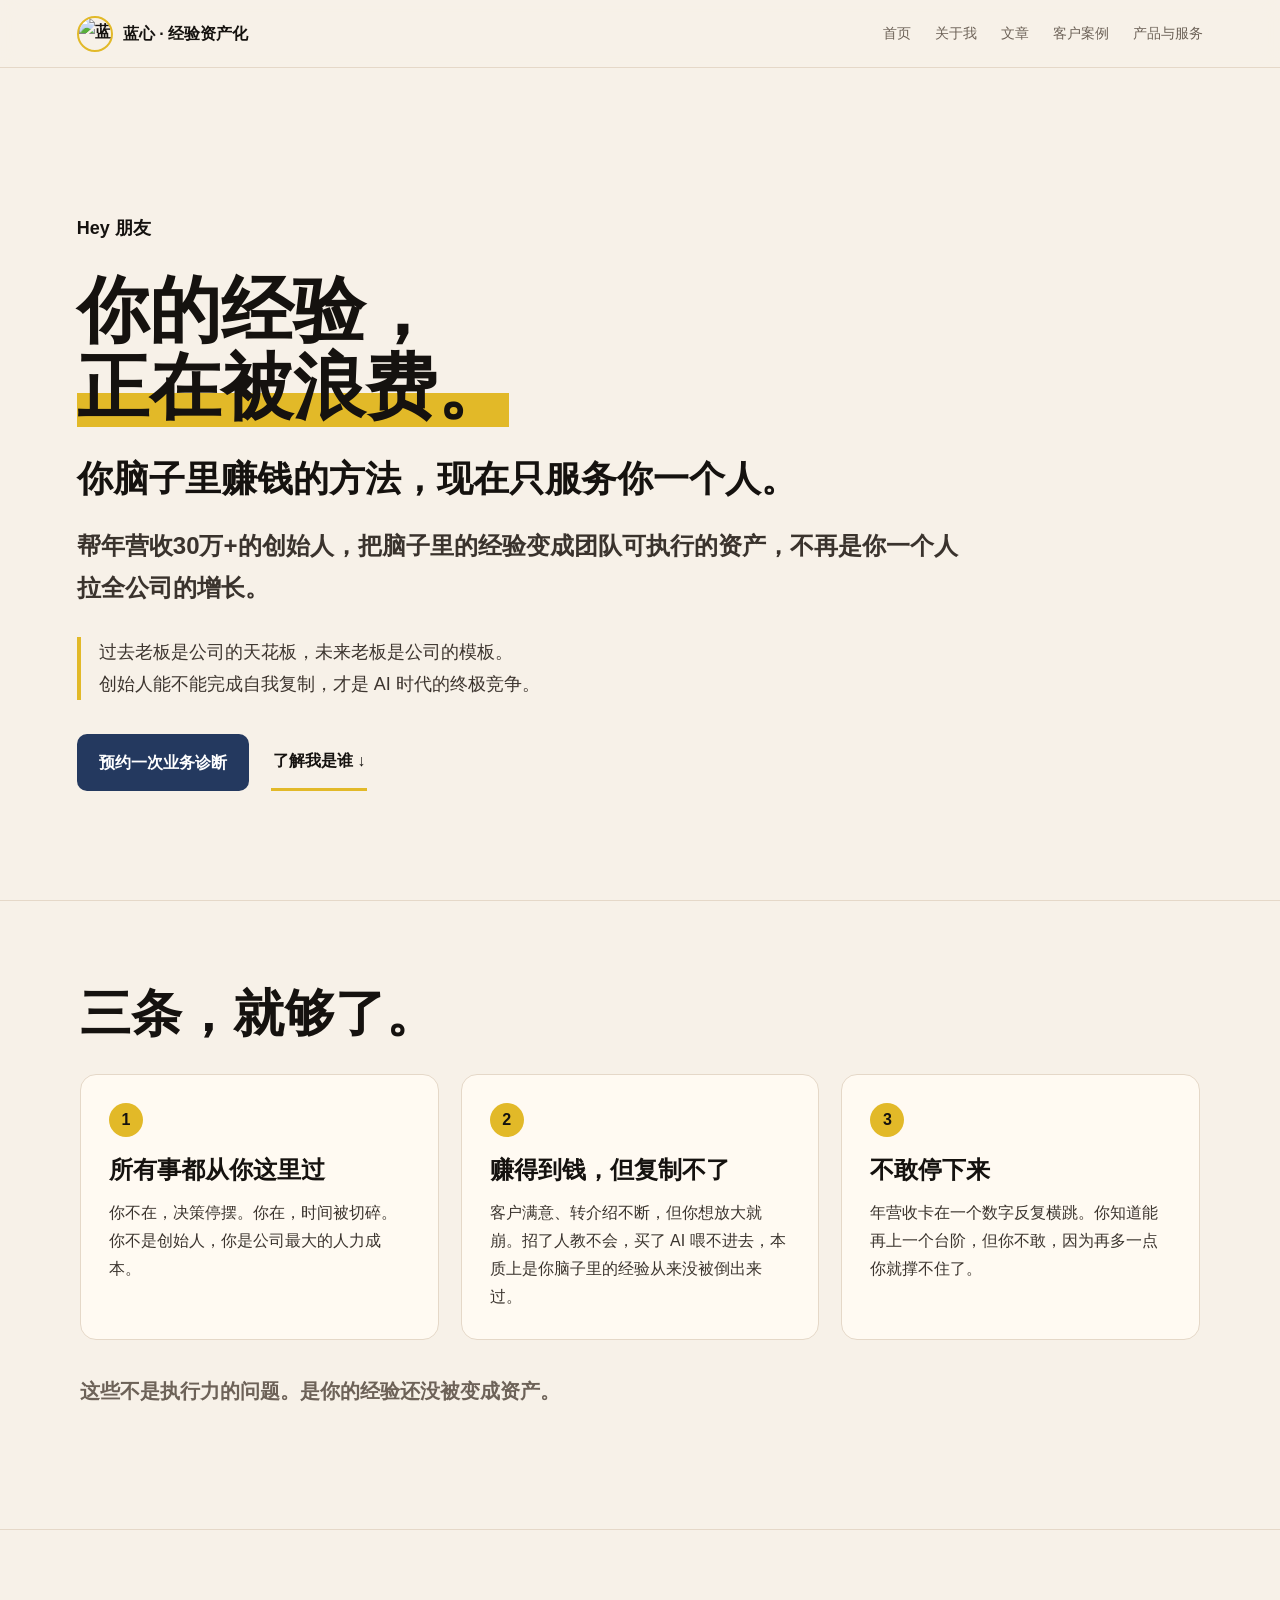
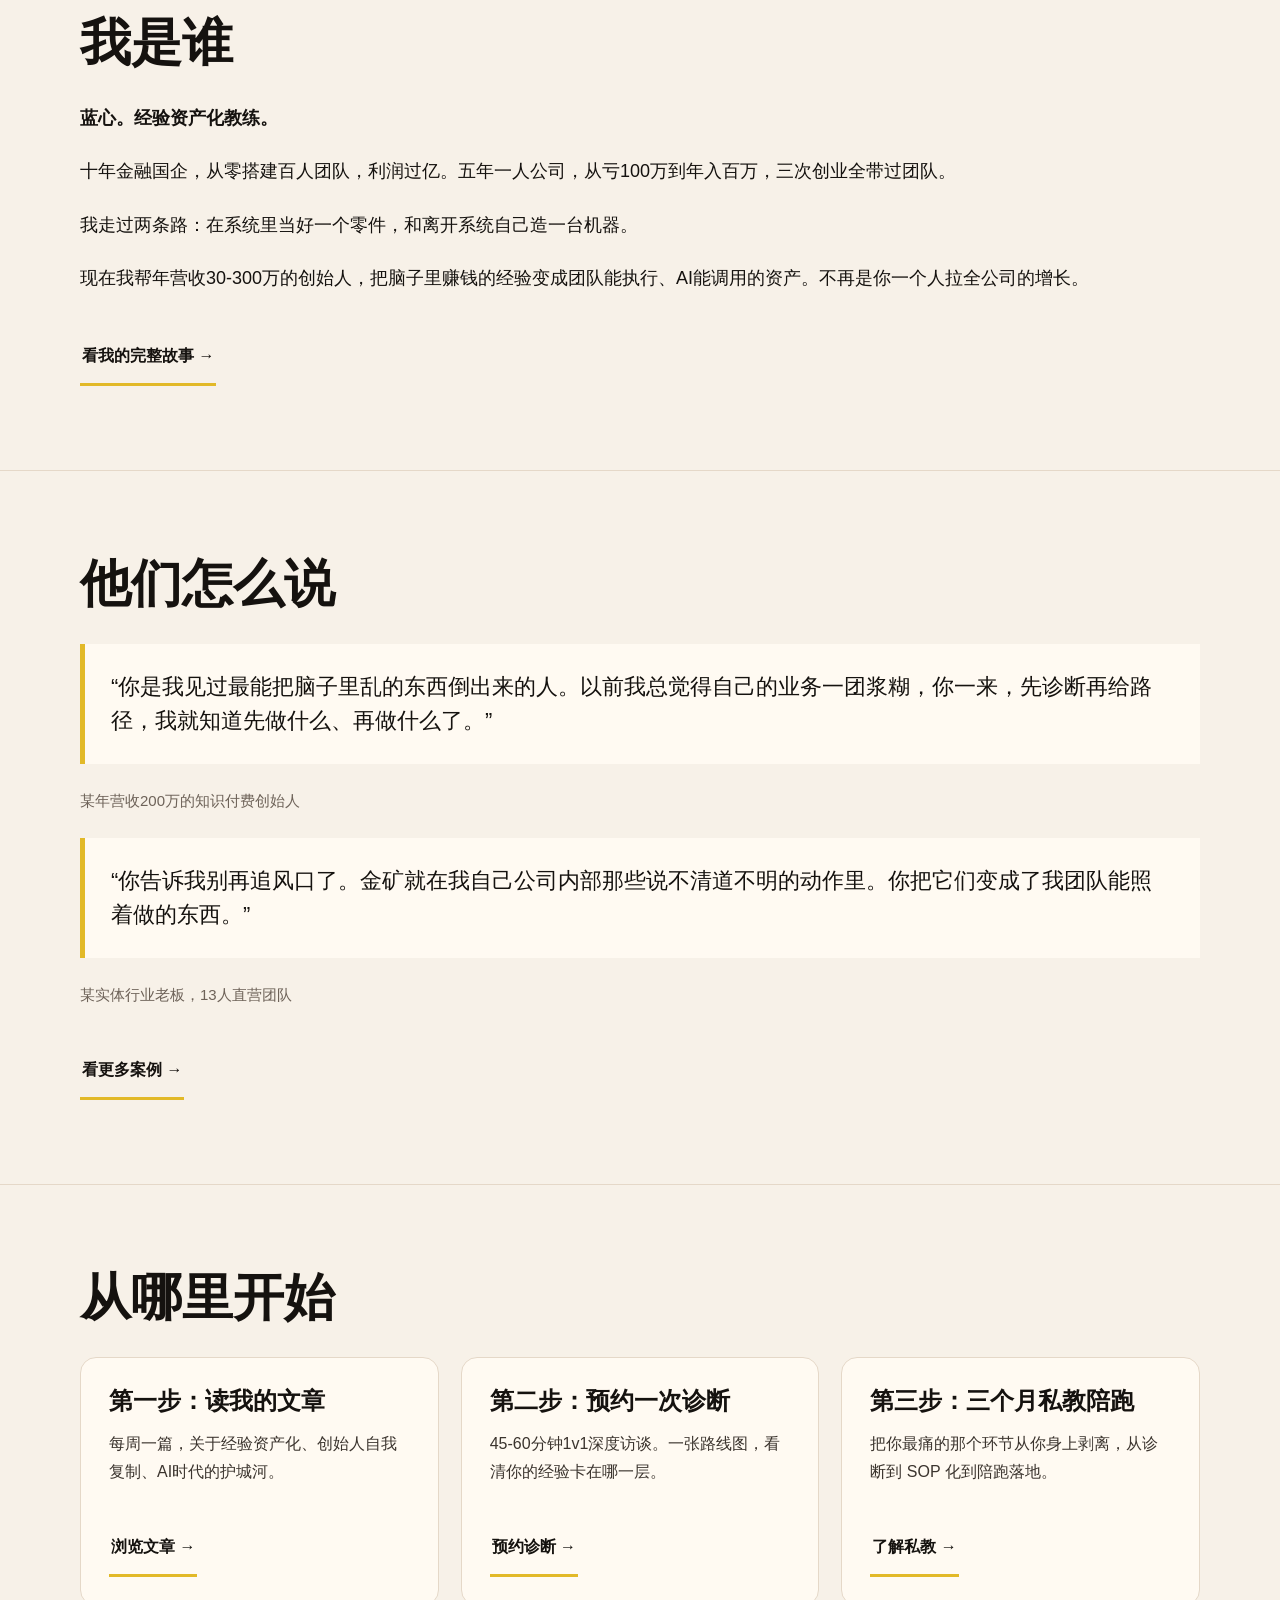
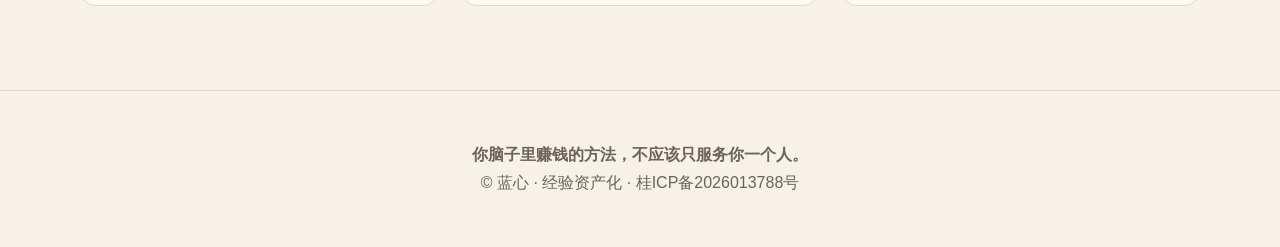
==== index.html @ 6134d054 "Adjust brand and hero title sizing" ====
<!doctype html><html lang="zh-CN"><head><meta charset="utf-8"><meta name="viewport" content="width=device-width,initial-scale=1"><title>蓝心 · 经验资产化</title><meta name="description" content="帮年营收30万+的创始人，把脑子里的经验变成团队可执行、AI能调用的资产。"><link rel="stylesheet" href="site.css"></head><body><nav class="nav"><a class="brand" href="index.html"><img class="brand-avatar" src="avatar.jpg" alt="蓝心">蓝心 · 经验资产化</a><div class="navlinks"><a href="index.html">首页</a><a href="about.html">关于我</a><a href="blog.html">文章</a><a href="cases.html">客户案例</a><a href="services.html">产品与服务</a></div></nav>
<header class="hero"><div class="hero-inner"><div class="eyebrow">Hey 朋友</div><h1>你的经验，<br><span class="highlight">正在被浪费。</span></h1><h2>你脑子里赚钱的方法，现在只服务你一个人。</h2><p class="lead"><strong>帮年营收30万+的创始人，把脑子里的经验变成团队可执行的资产，不再是你一个人拉全公司的增长。</strong></p><div class="quote">过去老板是公司的天花板，未来老板是公司的模板。<br>创始人能不能完成自我复制，才是 AI 时代的终极竞争。</div><div class="actions"><a class="btn" href="services.html#diagnosis-consult">预约一次业务诊断</a><a class="btn alt" href="about.html">了解我是谁 ↓</a></div></div></header>
<section><div class="wrap"><h2 class="section-title">三条，就够了。</h2><div class="grid"><div class="card"><div class="num">1</div><h3>所有事都从你这里过</h3><p>你不在，决策停摆。你在，时间被切碎。你不是创始人，你是公司最大的人力成本。</p></div><div class="card"><div class="num">2</div><h3>赚得到钱，但复制不了</h3><p>客户满意、转介绍不断，但你想放大就崩。招了人教不会，买了 AI 喂不进去，本质上是你脑子里的经验从来没被倒出来过。</p></div><div class="card"><div class="num">3</div><h3>不敢停下来</h3><p>年营收卡在一个数字反复横跳。你知道能再上一个台阶，但你不敢，因为再多一点你就撑不住了。</p></div></div><p class="sub" style="margin-top:34px"><strong>这些不是执行力的问题。是你的经验还没被变成资产。</strong></p></div></section>
<section><div class="wrap story"><h2 class="section-title">我是谁</h2><p><strong>蓝心。经验资产化教练。</strong></p><p>十年金融国企，从零搭建百人团队，利润过亿。五年一人公司，从亏100万到年入百万，三次创业全带过团队。</p><p>我走过两条路：在系统里当好一个零件，和离开系统自己造一台机器。</p><p>现在我帮年营收30-300万的创始人，把脑子里赚钱的经验变成团队能执行、AI能调用的资产。不再是你一个人拉全公司的增长。</p><div class="actions"><a class="btn alt" href="about.html">看我的完整故事 →</a></div></div></section>
<section><div class="wrap"><h2 class="section-title">他们怎么说</h2><div class="testimonial">“你是我见过最能把脑子里乱的东西倒出来的人。以前我总觉得自己的业务一团浆糊，你一来，先诊断再给路径，我就知道先做什么、再做什么了。”</div><p class="meta">某年营收200万的知识付费创始人</p><div class="testimonial">“你告诉我别再追风口了。金矿就在我自己公司内部那些说不清道不明的动作里。你把它们变成了我团队能照着做的东西。”</div><p class="meta">某实体行业老板，13人直营团队</p><div class="actions"><a class="btn alt" href="cases.html">看更多案例 →</a></div></div></section>
<section><div class="wrap"><h2 class="section-title">从哪里开始</h2><div class="steps"><div class="card"><h3>第一步：读我的文章</h3><p>每周一篇，关于经验资产化、创始人自我复制、AI时代的护城河。</p><div class="actions"><a class="btn alt" href="blog.html">浏览文章 →</a></div></div><div class="card"><h3>第二步：预约一次诊断</h3><p>45-60分钟1v1深度访谈。一张路线图，看清你的经验卡在哪一层。</p><div class="actions"><a class="btn alt" href="services.html#diagnosis-consult">预约诊断 →</a></div></div><div class="card"><h3>第三步：三个月私教陪跑</h3><p>把你最痛的那个环节从你身上剥离，从诊断到 SOP 化到陪跑落地。</p><div class="actions"><a class="btn alt" href="services.html#private-coaching">了解私教 →</a></div></div></div></div></section>
<footer class="footer"><strong>你脑子里赚钱的方法，不应该只服务你一个人。</strong><br>© 蓝心 · 经验资产化 · <a href="https://beian.miit.gov.cn/" target="_blank" rel="noopener">桂ICP备2026013788号</a></footer></body></html>
---- site.css ----
:root{--bg:#f7f1e8;--paper:#fffaf2;--ink:#15120f;--muted:#6d6258;--line:#e5d8c8;--navy:#24395f;--gold:#e2b928;--soft:#fff6dc;--radius:16px}*{box-sizing:border-box}body{margin:0;font-family:-apple-system,BlinkMacSystemFont,"PingFang SC","Microsoft YaHei",sans-serif;background:var(--bg);color:var(--ink);line-height:1.75}a{color:inherit;text-decoration:none}.nav{position:sticky;top:0;z-index:10;height:68px;padding:0 6vw;display:flex;align-items:center;justify-content:space-between;background:rgba(247,241,232,.92);backdrop-filter:blur(12px);border-bottom:1px solid var(--line)}.brand{font-weight:800;display:flex;align-items:center;gap:10px}.brand-avatar{width:36px;height:36px;border-radius:50%;object-fit:cover;object-position:center top;border:2px solid var(--gold);flex:0 0 auto}.navlinks{display:flex;gap:24px;font-size:14px;color:var(--muted)}.navlinks a:hover{color:var(--ink)}.btn{display:inline-flex;align-items:center;justify-content:center;padding:13px 22px;border-radius:10px;background:var(--navy);color:#fff;font-weight:800;border:0;cursor:pointer}.btn.alt{background:transparent;color:var(--ink);border-bottom:3px solid var(--gold);border-radius:0;padding-left:2px;padding-right:2px}.hero{min-height:calc(100vh - 68px);padding:12vh 6vw 8vh;display:grid;align-items:center}.hero-inner{max-width:1120px}.eyebrow{font-size:18px;font-weight:800;margin-bottom:28px}.hero h1{font-size:clamp(40px,5.6vw,76px);line-height:1.08;margin:0 0 28px;font-weight:920;letter-spacing:0}.hero h2{font-size:clamp(22px,3vw,36px);line-height:1.35;margin:0 0 22px;font-weight:850}.lead{font-size:clamp(18px,2vw,24px);max-width:900px;color:#3a332d;margin:0 0 28px}.quote{border-left:4px solid var(--gold);padding-left:18px;color:#3d352f;font-size:18px;margin:28px 0}.actions{display:flex;gap:22px;flex-wrap:wrap;margin-top:34px}section{padding:84px 6vw;border-top:1px solid var(--line)}.wrap{max-width:1120px;margin:0 auto}.section-title{font-size:clamp(30px,4vw,56px);line-height:1.15;margin:0 0 30px;font-weight:920}.sub{font-size:20px;color:var(--muted);max-width:860px;margin:0 0 36px}.grid{display:grid;grid-template-columns:repeat(3,1fr);gap:22px}.grid.two{grid-template-columns:repeat(2,1fr)}.card{background:var(--paper);border:1px solid var(--line);border-radius:var(--radius);padding:28px}.card h3{font-size:24px;line-height:1.25;margin:0 0 14px}.card p{margin:0;color:#3b342e}.num{display:inline-flex;width:34px;height:34px;border-radius:50%;background:var(--gold);align-items:center;justify-content:center;font-weight:900;margin-bottom:18px}.story p{font-size:18px;margin:0 0 22px}.story strong{font-weight:900}.testimonial{font-size:22px;line-height:1.55;background:var(--paper);border-left:5px solid var(--gold);padding:26px;margin:24px 0}.meta{color:var(--muted);font-size:15px}.steps{display:grid;grid-template-columns:repeat(3,1fr);gap:22px}.article-list{display:grid;gap:22px}.article{background:var(--paper);border:1px solid var(--line);border-radius:var(--radius);padding:28px}.article h3{font-size:28px;line-height:1.25;margin:0 0 8px}.tag{color:var(--muted);font-size:14px;margin-bottom:12px}.case-block{background:var(--paper);border:1px solid var(--line);border-radius:var(--radius);padding:34px;margin-bottom:28px}.case-block h2{font-size:34px;line-height:1.2;margin:0 0 20px}.case-block p{margin:0 0 14px}.case-block ul{margin:8px 0 20px}.faq{display:grid;gap:18px}.faq .card h3{font-size:20px}.footer{padding:50px 6vw;text-align:center;color:var(--muted);border-top:1px solid var(--line)}.highlight{display:inline;background:linear-gradient(transparent 58%,var(--gold) 58%)}@media(max-width:860px){.nav{height:auto;align-items:flex-start;padding:18px 22px;gap:12px;flex-direction:column}.navlinks{gap:14px;flex-wrap:wrap}.hero{padding:72px 22px}.grid,.grid.two,.steps{grid-template-columns:1fr}section{padding:60px 22px}.actions{gap:14px}.hero h1{font-size:38px}}
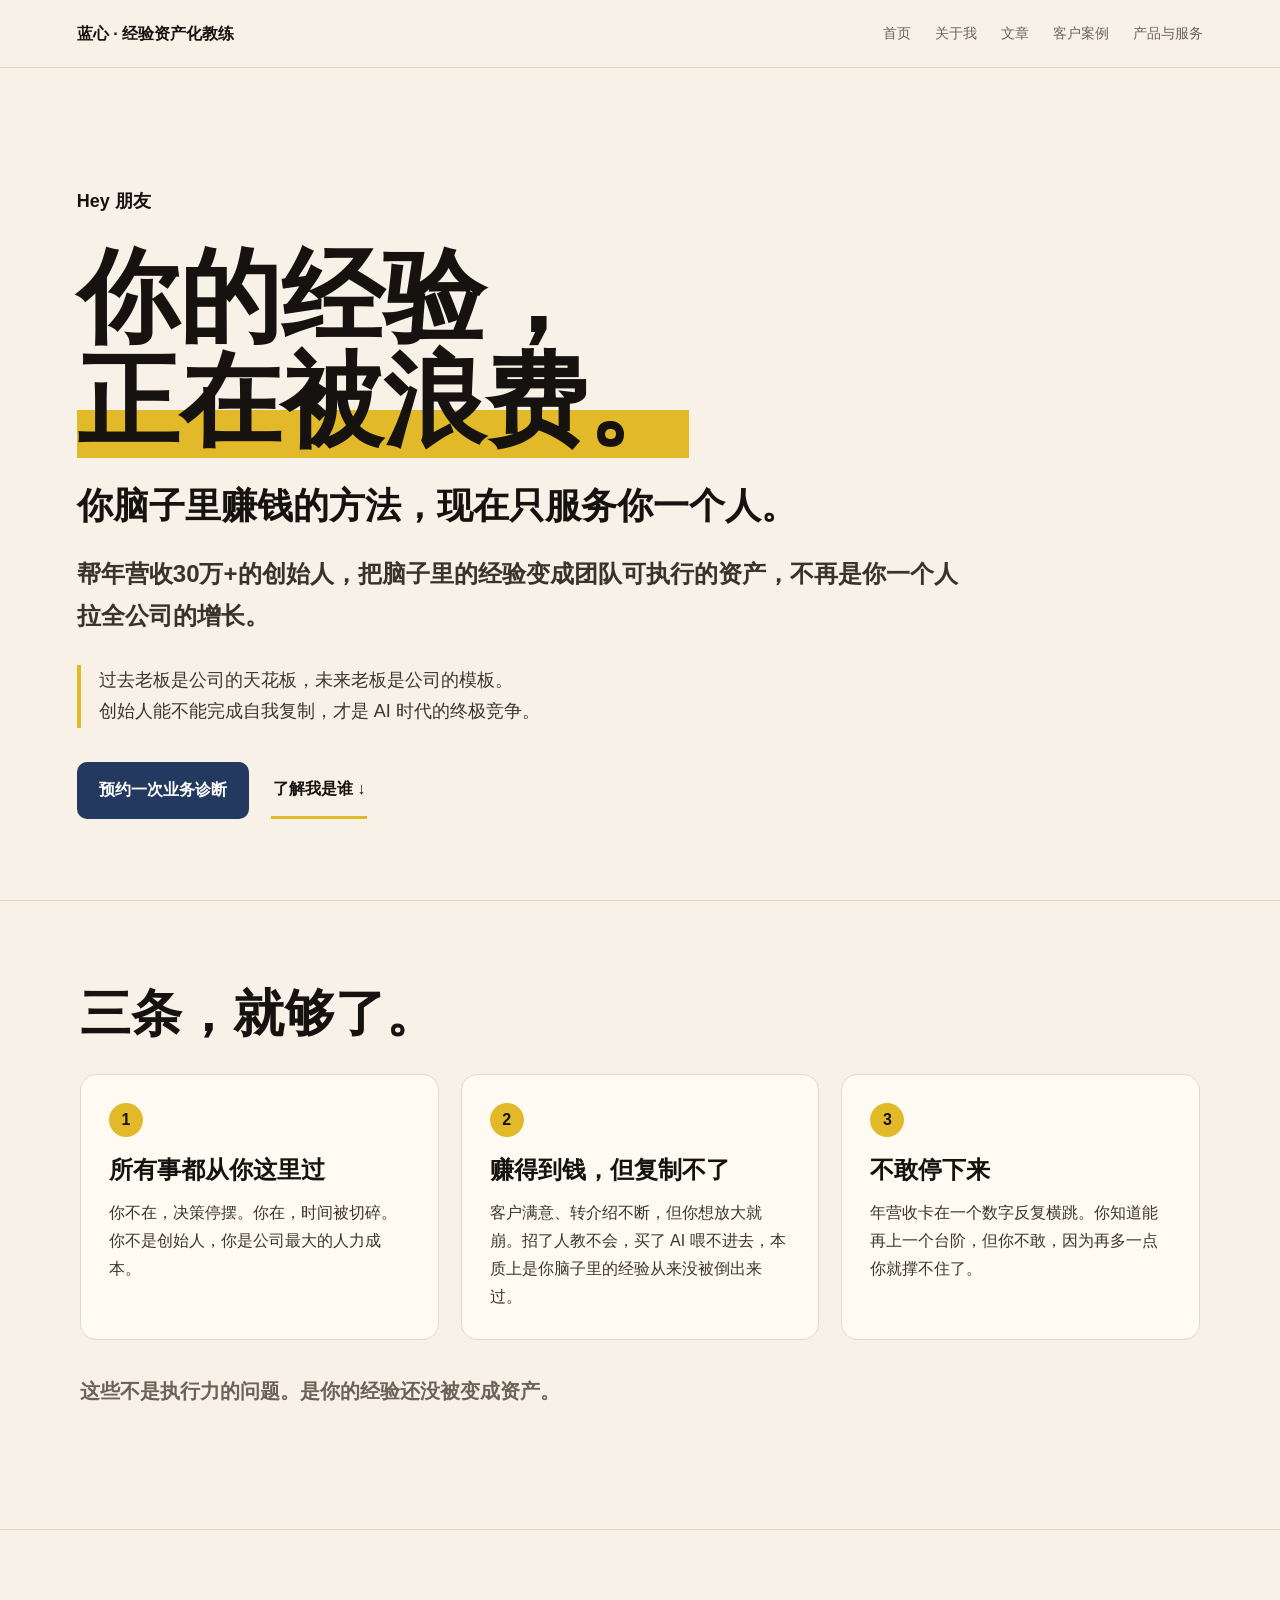
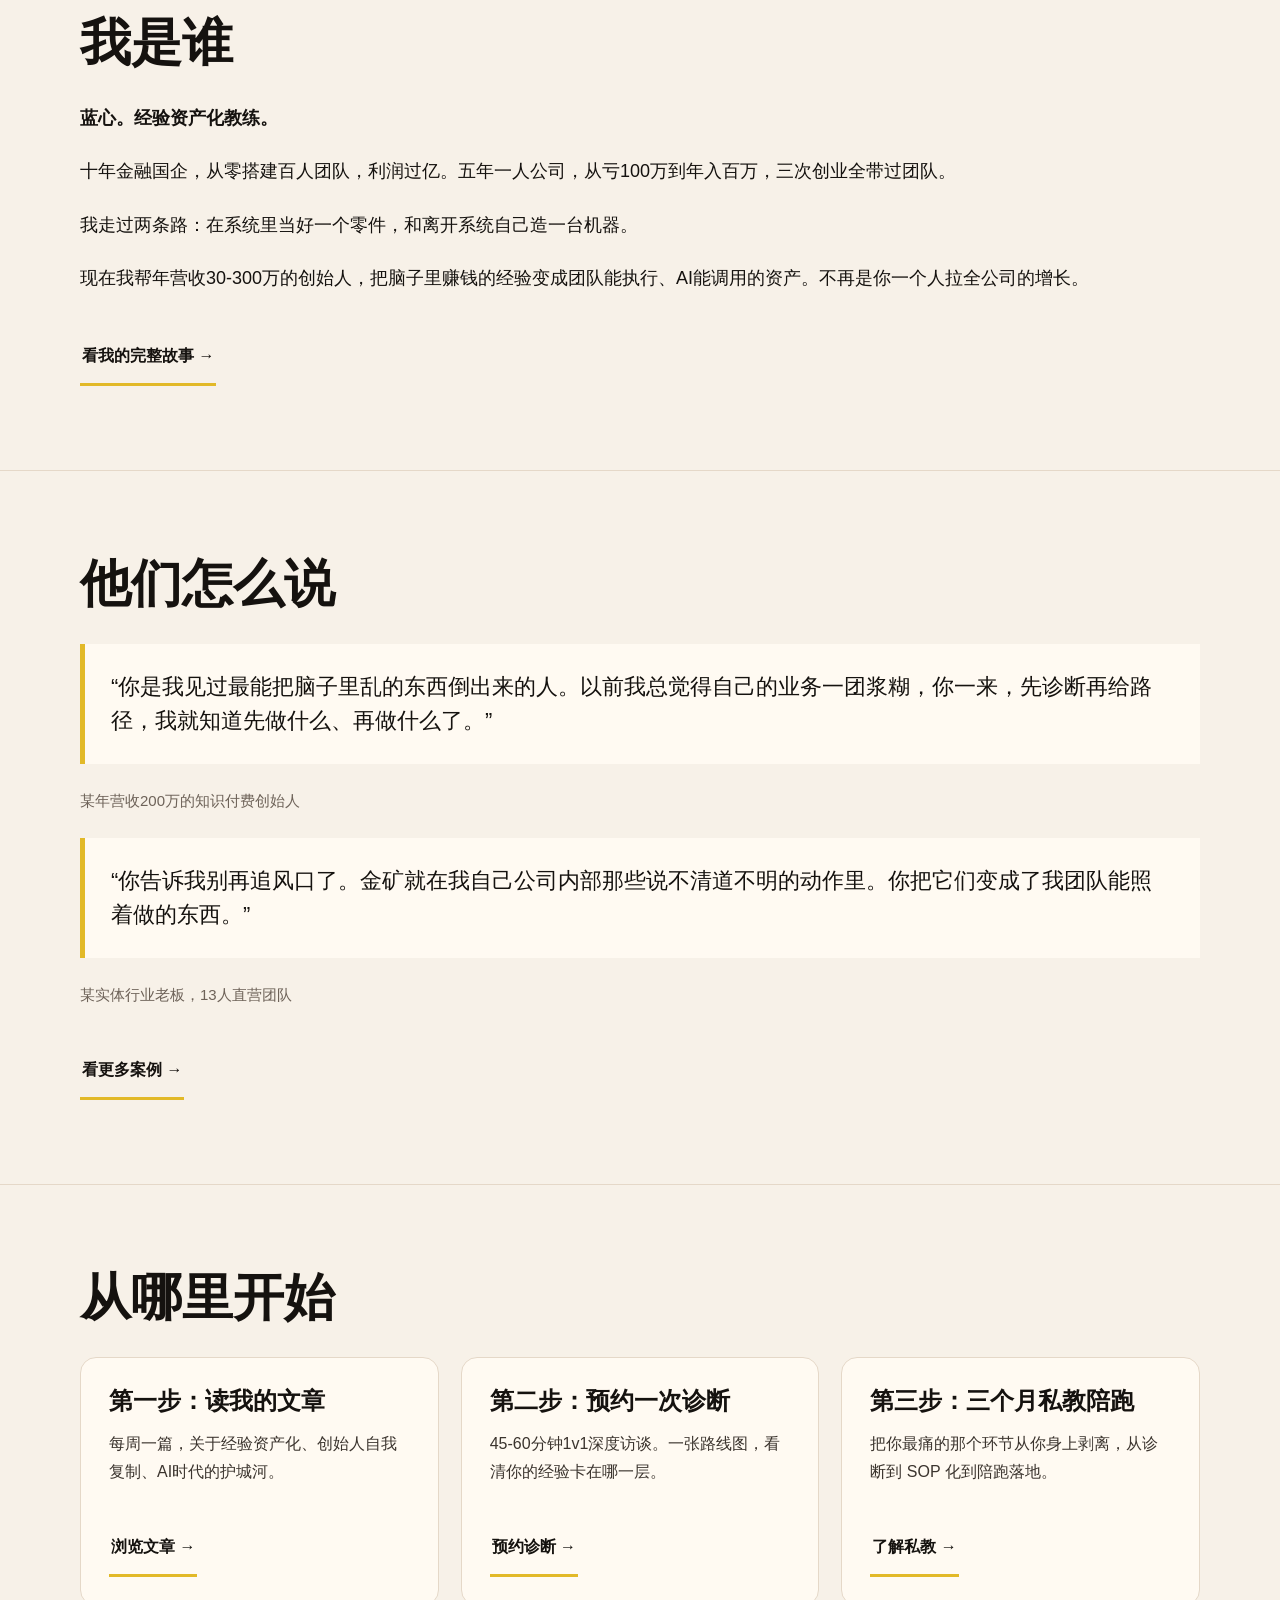
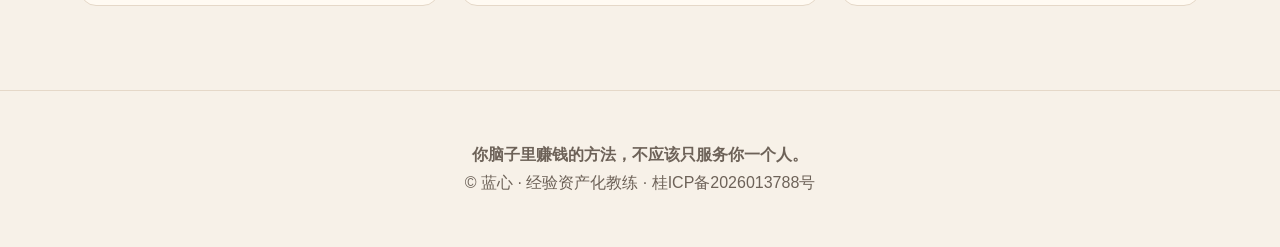
==== commit 3b490f47: "Revert "Adjust brand and hero title sizing" This reverts commit 6134d054ea8c7de93daa91b9f532e4e70b48" ====
--- a/index.html
+++ b/index.html
@@ -1,7 +1,7 @@
-<!doctype html><html lang="zh-CN"><head><meta charset="utf-8"><meta name="viewport" content="width=device-width,initial-scale=1"><title>蓝心 · 经验资产化</title><meta name="description" content="帮年营收30万+的创始人，把脑子里的经验变成团队可执行、AI能调用的资产。"><link rel="stylesheet" href="site.css"></head><body><nav class="nav"><a class="brand" href="index.html"><img class="brand-avatar" src="avatar.jpg" alt="蓝心">蓝心 · 经验资产化</a><div class="navlinks"><a href="index.html">首页</a><a href="about.html">关于我</a><a href="blog.html">文章</a><a href="cases.html">客户案例</a><a href="services.html">产品与服务</a></div></nav>
+<!doctype html><html lang="zh-CN"><head><meta charset="utf-8"><meta name="viewport" content="width=device-width,initial-scale=1"><title>蓝心 · 经验资产化教练</title><meta name="description" content="帮年营收30万+的创始人，把脑子里的经验变成团队可执行、AI能调用的资产。"><link rel="stylesheet" href="site.css"></head><body><nav class="nav"><a class="brand" href="index.html">蓝心 · 经验资产化教练</a><div class="navlinks"><a href="index.html">首页</a><a href="about.html">关于我</a><a href="blog.html">文章</a><a href="cases.html">客户案例</a><a href="services.html">产品与服务</a></div></nav>
 <header class="hero"><div class="hero-inner"><div class="eyebrow">Hey 朋友</div><h1>你的经验，<br><span class="highlight">正在被浪费。</span></h1><h2>你脑子里赚钱的方法，现在只服务你一个人。</h2><p class="lead"><strong>帮年营收30万+的创始人，把脑子里的经验变成团队可执行的资产，不再是你一个人拉全公司的增长。</strong></p><div class="quote">过去老板是公司的天花板，未来老板是公司的模板。<br>创始人能不能完成自我复制，才是 AI 时代的终极竞争。</div><div class="actions"><a class="btn" href="services.html#diagnosis-consult">预约一次业务诊断</a><a class="btn alt" href="about.html">了解我是谁 ↓</a></div></div></header>
 <section><div class="wrap"><h2 class="section-title">三条，就够了。</h2><div class="grid"><div class="card"><div class="num">1</div><h3>所有事都从你这里过</h3><p>你不在，决策停摆。你在，时间被切碎。你不是创始人，你是公司最大的人力成本。</p></div><div class="card"><div class="num">2</div><h3>赚得到钱，但复制不了</h3><p>客户满意、转介绍不断，但你想放大就崩。招了人教不会，买了 AI 喂不进去，本质上是你脑子里的经验从来没被倒出来过。</p></div><div class="card"><div class="num">3</div><h3>不敢停下来</h3><p>年营收卡在一个数字反复横跳。你知道能再上一个台阶，但你不敢，因为再多一点你就撑不住了。</p></div></div><p class="sub" style="margin-top:34px"><strong>这些不是执行力的问题。是你的经验还没被变成资产。</strong></p></div></section>
 <section><div class="wrap story"><h2 class="section-title">我是谁</h2><p><strong>蓝心。经验资产化教练。</strong></p><p>十年金融国企，从零搭建百人团队，利润过亿。五年一人公司，从亏100万到年入百万，三次创业全带过团队。</p><p>我走过两条路：在系统里当好一个零件，和离开系统自己造一台机器。</p><p>现在我帮年营收30-300万的创始人，把脑子里赚钱的经验变成团队能执行、AI能调用的资产。不再是你一个人拉全公司的增长。</p><div class="actions"><a class="btn alt" href="about.html">看我的完整故事 →</a></div></div></section>
 <section><div class="wrap"><h2 class="section-title">他们怎么说</h2><div class="testimonial">“你是我见过最能把脑子里乱的东西倒出来的人。以前我总觉得自己的业务一团浆糊，你一来，先诊断再给路径，我就知道先做什么、再做什么了。”</div><p class="meta">某年营收200万的知识付费创始人</p><div class="testimonial">“你告诉我别再追风口了。金矿就在我自己公司内部那些说不清道不明的动作里。你把它们变成了我团队能照着做的东西。”</div><p class="meta">某实体行业老板，13人直营团队</p><div class="actions"><a class="btn alt" href="cases.html">看更多案例 →</a></div></div></section>
 <section><div class="wrap"><h2 class="section-title">从哪里开始</h2><div class="steps"><div class="card"><h3>第一步：读我的文章</h3><p>每周一篇，关于经验资产化、创始人自我复制、AI时代的护城河。</p><div class="actions"><a class="btn alt" href="blog.html">浏览文章 →</a></div></div><div class="card"><h3>第二步：预约一次诊断</h3><p>45-60分钟1v1深度访谈。一张路线图，看清你的经验卡在哪一层。</p><div class="actions"><a class="btn alt" href="services.html#diagnosis-consult">预约诊断 →</a></div></div><div class="card"><h3>第三步：三个月私教陪跑</h3><p>把你最痛的那个环节从你身上剥离，从诊断到 SOP 化到陪跑落地。</p><div class="actions"><a class="btn alt" href="services.html#private-coaching">了解私教 →</a></div></div></div></div></section>
-<footer class="footer"><strong>你脑子里赚钱的方法，不应该只服务你一个人。</strong><br>© 蓝心 · 经验资产化 · <a href="https://beian.miit.gov.cn/" target="_blank" rel="noopener">桂ICP备2026013788号</a></footer></body></html>+<footer class="footer"><strong>你脑子里赚钱的方法，不应该只服务你一个人。</strong><br>© 蓝心 · 经验资产化教练 · <a href="https://beian.miit.gov.cn/" target="_blank" rel="noopener">桂ICP备2026013788号</a></footer></body></html>
--- a/site.css
+++ b/site.css
@@ -1 +1 @@
-:root{--bg:#f7f1e8;--paper:#fffaf2;--ink:#15120f;--muted:#6d6258;--line:#e5d8c8;--navy:#24395f;--gold:#e2b928;--soft:#fff6dc;--radius:16px}*{box-sizing:border-box}body{margin:0;font-family:-apple-system,BlinkMacSystemFont,"PingFang SC","Microsoft YaHei",sans-serif;background:var(--bg);color:var(--ink);line-height:1.75}a{color:inherit;text-decoration:none}.nav{position:sticky;top:0;z-index:10;height:68px;padding:0 6vw;display:flex;align-items:center;justify-content:space-between;background:rgba(247,241,232,.92);backdrop-filter:blur(12px);border-bottom:1px solid var(--line)}.brand{font-weight:800;display:flex;align-items:center;gap:10px}.brand-avatar{width:36px;height:36px;border-radius:50%;object-fit:cover;object-position:center top;border:2px solid var(--gold);flex:0 0 auto}.navlinks{display:flex;gap:24px;font-size:14px;color:var(--muted)}.navlinks a:hover{color:var(--ink)}.btn{display:inline-flex;align-items:center;justify-content:center;padding:13px 22px;border-radius:10px;background:var(--navy);color:#fff;font-weight:800;border:0;cursor:pointer}.btn.alt{background:transparent;color:var(--ink);border-bottom:3px solid var(--gold);border-radius:0;padding-left:2px;padding-right:2px}.hero{min-height:calc(100vh - 68px);padding:12vh 6vw 8vh;display:grid;align-items:center}.hero-inner{max-width:1120px}.eyebrow{font-size:18px;font-weight:800;margin-bottom:28px}.hero h1{font-size:clamp(40px,5.6vw,76px);line-height:1.08;margin:0 0 28px;font-weight:920;letter-spacing:0}.hero h2{font-size:clamp(22px,3vw,36px);line-height:1.35;margin:0 0 22px;font-weight:850}.lead{font-size:clamp(18px,2vw,24px);max-width:900px;color:#3a332d;margin:0 0 28px}.quote{border-left:4px solid var(--gold);padding-left:18px;color:#3d352f;font-size:18px;margin:28px 0}.actions{display:flex;gap:22px;flex-wrap:wrap;margin-top:34px}section{padding:84px 6vw;border-top:1px solid var(--line)}.wrap{max-width:1120px;margin:0 auto}.section-title{font-size:clamp(30px,4vw,56px);line-height:1.15;margin:0 0 30px;font-weight:920}.sub{font-size:20px;color:var(--muted);max-width:860px;margin:0 0 36px}.grid{display:grid;grid-template-columns:repeat(3,1fr);gap:22px}.grid.two{grid-template-columns:repeat(2,1fr)}.card{background:var(--paper);border:1px solid var(--line);border-radius:var(--radius);padding:28px}.card h3{font-size:24px;line-height:1.25;margin:0 0 14px}.card p{margin:0;color:#3b342e}.num{display:inline-flex;width:34px;height:34px;border-radius:50%;background:var(--gold);align-items:center;justify-content:center;font-weight:900;margin-bottom:18px}.story p{font-size:18px;margin:0 0 22px}.story strong{font-weight:900}.testimonial{font-size:22px;line-height:1.55;background:var(--paper);border-left:5px solid var(--gold);padding:26px;margin:24px 0}.meta{color:var(--muted);font-size:15px}.steps{display:grid;grid-template-columns:repeat(3,1fr);gap:22px}.article-list{display:grid;gap:22px}.article{background:var(--paper);border:1px solid var(--line);border-radius:var(--radius);padding:28px}.article h3{font-size:28px;line-height:1.25;margin:0 0 8px}.tag{color:var(--muted);font-size:14px;margin-bottom:12px}.case-block{background:var(--paper);border:1px solid var(--line);border-radius:var(--radius);padding:34px;margin-bottom:28px}.case-block h2{font-size:34px;line-height:1.2;margin:0 0 20px}.case-block p{margin:0 0 14px}.case-block ul{margin:8px 0 20px}.faq{display:grid;gap:18px}.faq .card h3{font-size:20px}.footer{padding:50px 6vw;text-align:center;color:var(--muted);border-top:1px solid var(--line)}.highlight{display:inline;background:linear-gradient(transparent 58%,var(--gold) 58%)}@media(max-width:860px){.nav{height:auto;align-items:flex-start;padding:18px 22px;gap:12px;flex-direction:column}.navlinks{gap:14px;flex-wrap:wrap}.hero{padding:72px 22px}.grid,.grid.two,.steps{grid-template-columns:1fr}section{padding:60px 22px}.actions{gap:14px}.hero h1{font-size:38px}}+:root{--bg:#f7f1e8;--paper:#fffaf2;--ink:#15120f;--muted:#6d6258;--line:#e5d8c8;--navy:#24395f;--gold:#e2b928;--soft:#fff6dc;--radius:16px}*{box-sizing:border-box}body{margin:0;font-family:-apple-system,BlinkMacSystemFont,"PingFang SC","Microsoft YaHei",sans-serif;background:var(--bg);color:var(--ink);line-height:1.75}a{color:inherit;text-decoration:none}.nav{position:sticky;top:0;z-index:10;height:68px;padding:0 6vw;display:flex;align-items:center;justify-content:space-between;background:rgba(247,241,232,.92);backdrop-filter:blur(12px);border-bottom:1px solid var(--line)}.brand{font-weight:800}.navlinks{display:flex;gap:24px;font-size:14px;color:var(--muted)}.navlinks a:hover{color:var(--ink)}.btn{display:inline-flex;align-items:center;justify-content:center;padding:13px 22px;border-radius:10px;background:var(--navy);color:#fff;font-weight:800;border:0;cursor:pointer}.btn.alt{background:transparent;color:var(--ink);border-bottom:3px solid var(--gold);border-radius:0;padding-left:2px;padding-right:2px}.hero{min-height:calc(100vh - 68px);padding:12vh 6vw 8vh;display:grid;align-items:center}.hero-inner{max-width:1120px}.eyebrow{font-size:18px;font-weight:800;margin-bottom:28px}.hero h1{font-size:clamp(48px,8vw,104px);line-height:1.02;margin:0 0 28px;font-weight:950;letter-spacing:0}.hero h2{font-size:clamp(22px,3vw,36px);line-height:1.35;margin:0 0 22px;font-weight:850}.lead{font-size:clamp(18px,2vw,24px);max-width:900px;color:#3a332d;margin:0 0 28px}.quote{border-left:4px solid var(--gold);padding-left:18px;color:#3d352f;font-size:18px;margin:28px 0}.actions{display:flex;gap:22px;flex-wrap:wrap;margin-top:34px}section{padding:84px 6vw;border-top:1px solid var(--line)}.wrap{max-width:1120px;margin:0 auto}.section-title{font-size:clamp(30px,4vw,56px);line-height:1.15;margin:0 0 30px;font-weight:920}.sub{font-size:20px;color:var(--muted);max-width:860px;margin:0 0 36px}.grid{display:grid;grid-template-columns:repeat(3,1fr);gap:22px}.grid.two{grid-template-columns:repeat(2,1fr)}.card{background:var(--paper);border:1px solid var(--line);border-radius:var(--radius);padding:28px}.card h3{font-size:24px;line-height:1.25;margin:0 0 14px}.card p{margin:0;color:#3b342e}.num{display:inline-flex;width:34px;height:34px;border-radius:50%;background:var(--gold);align-items:center;justify-content:center;font-weight:900;margin-bottom:18px}.story p{font-size:18px;margin:0 0 22px}.story strong{font-weight:900}.testimonial{font-size:22px;line-height:1.55;background:var(--paper);border-left:5px solid var(--gold);padding:26px;margin:24px 0}.meta{color:var(--muted);font-size:15px}.steps{display:grid;grid-template-columns:repeat(3,1fr);gap:22px}.article-list{display:grid;gap:22px}.article{background:var(--paper);border:1px solid var(--line);border-radius:var(--radius);padding:28px}.article h3{font-size:28px;line-height:1.25;margin:0 0 8px}.tag{color:var(--muted);font-size:14px;margin-bottom:12px}.case-block{background:var(--paper);border:1px solid var(--line);border-radius:var(--radius);padding:34px;margin-bottom:28px}.case-block h2{font-size:34px;line-height:1.2;margin:0 0 20px}.case-block p{margin:0 0 14px}.case-block ul{margin:8px 0 20px}.faq{display:grid;gap:18px}.faq .card h3{font-size:20px}.footer{padding:50px 6vw;text-align:center;color:var(--muted);border-top:1px solid var(--line)}.highlight{display:inline;background:linear-gradient(transparent 58%,var(--gold) 58%)}@media(max-width:860px){.nav{height:auto;align-items:flex-start;padding:18px 22px;gap:12px;flex-direction:column}.navlinks{gap:14px;flex-wrap:wrap}.hero{padding:72px 22px}.grid,.grid.two,.steps{grid-template-columns:1fr}section{padding:60px 22px}.actions{gap:14px}.hero h1{font-size:46px}}
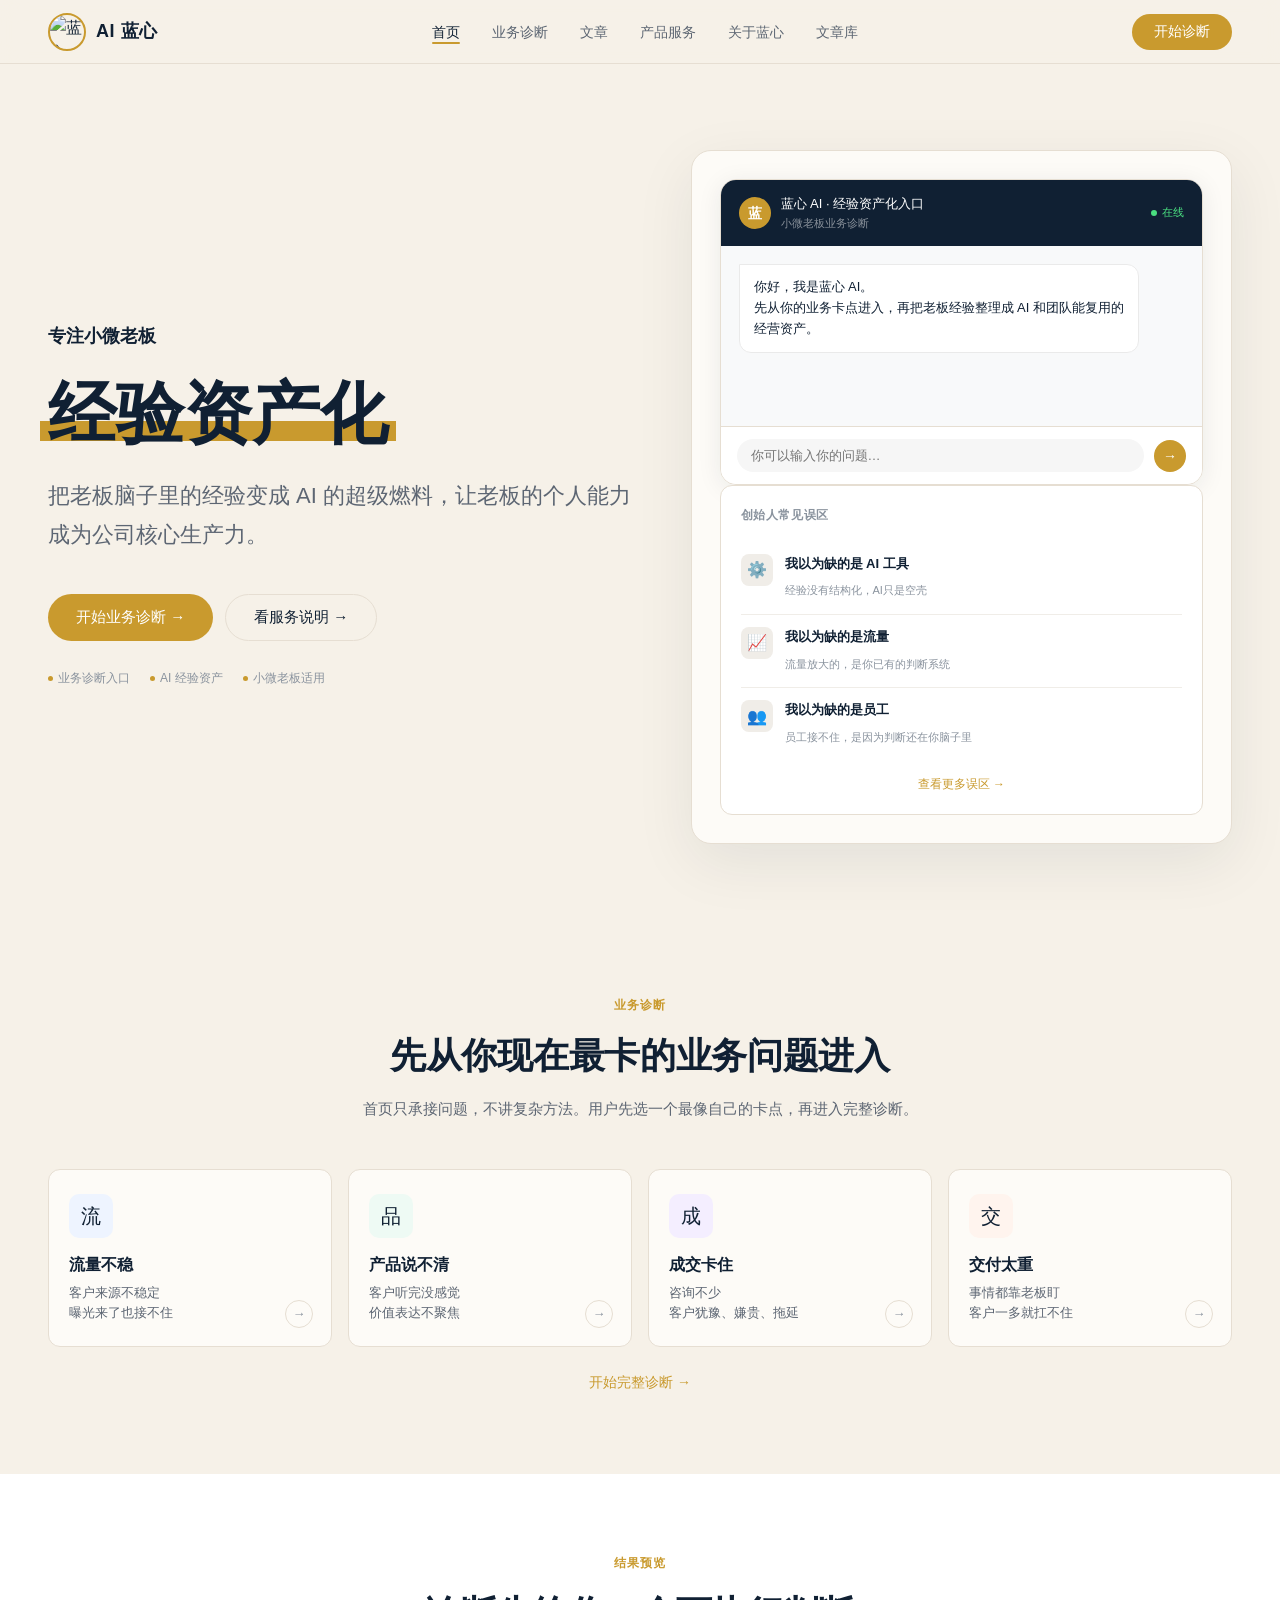
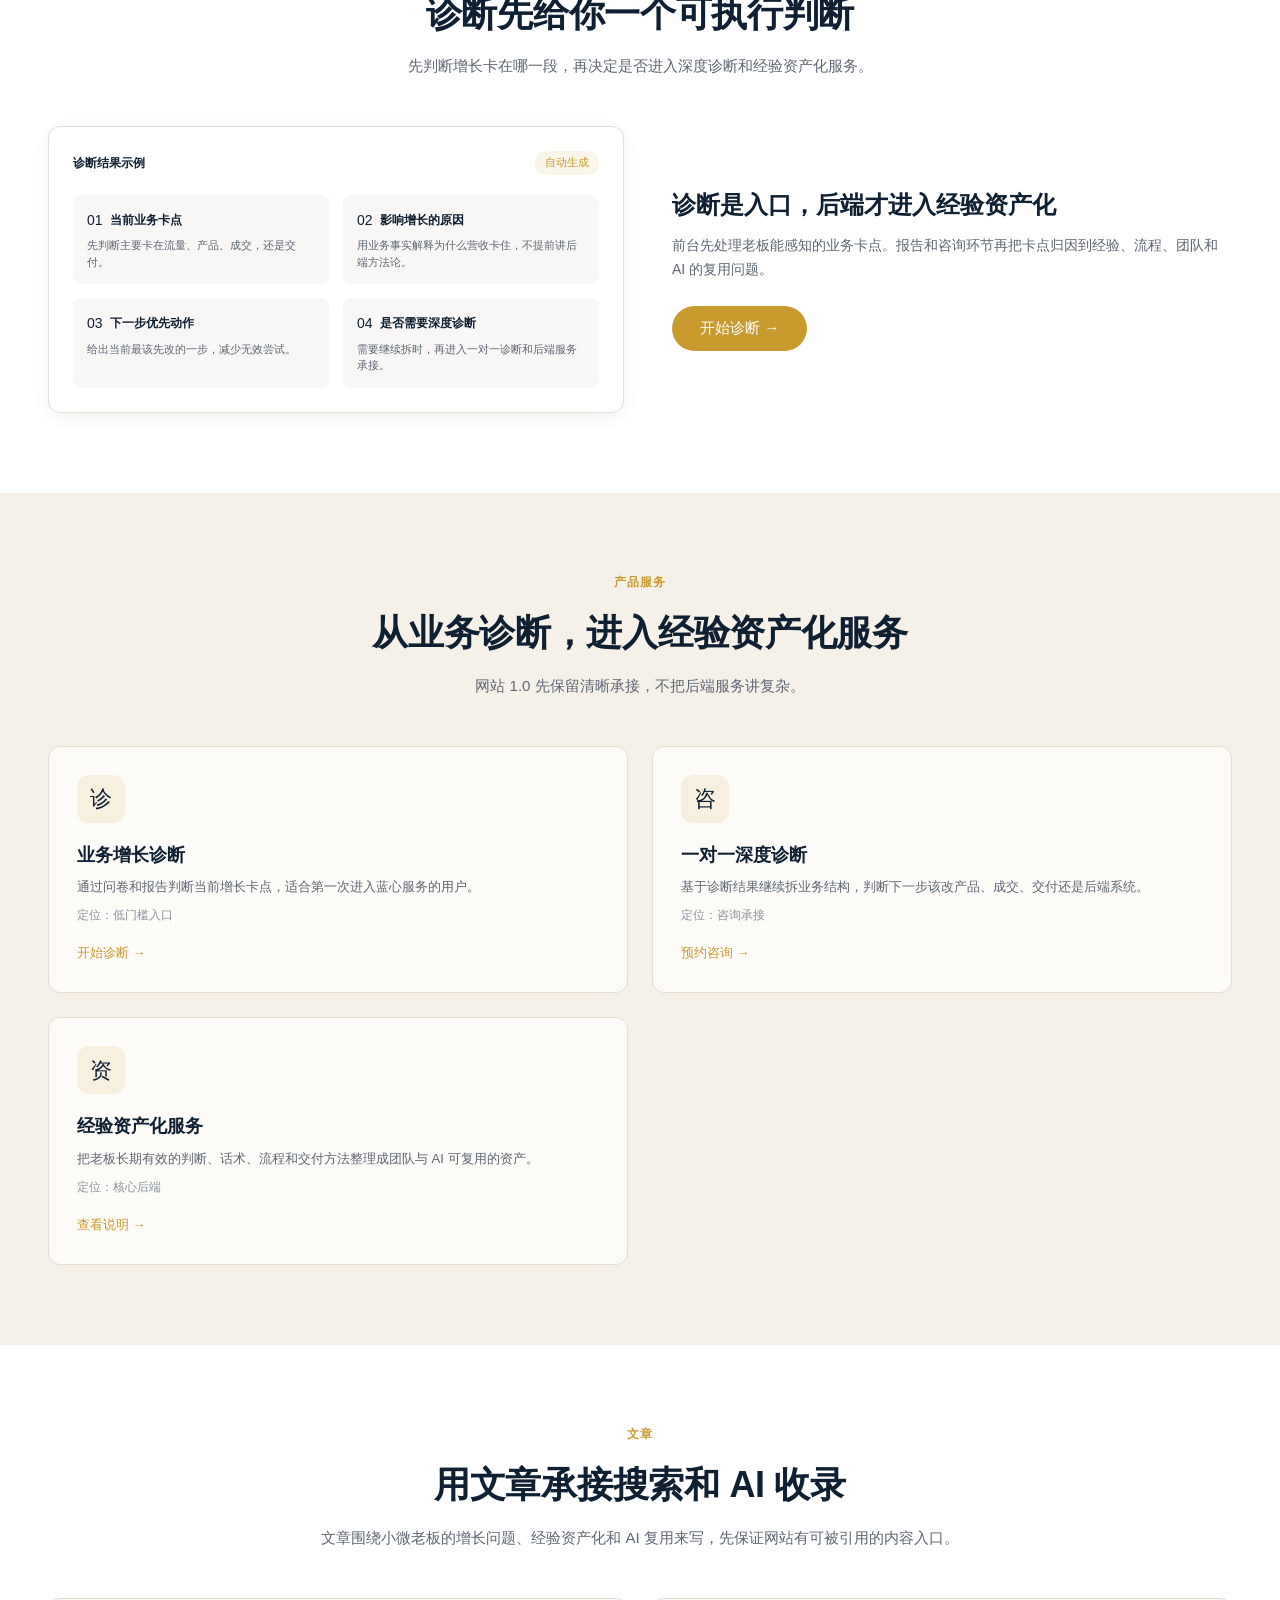
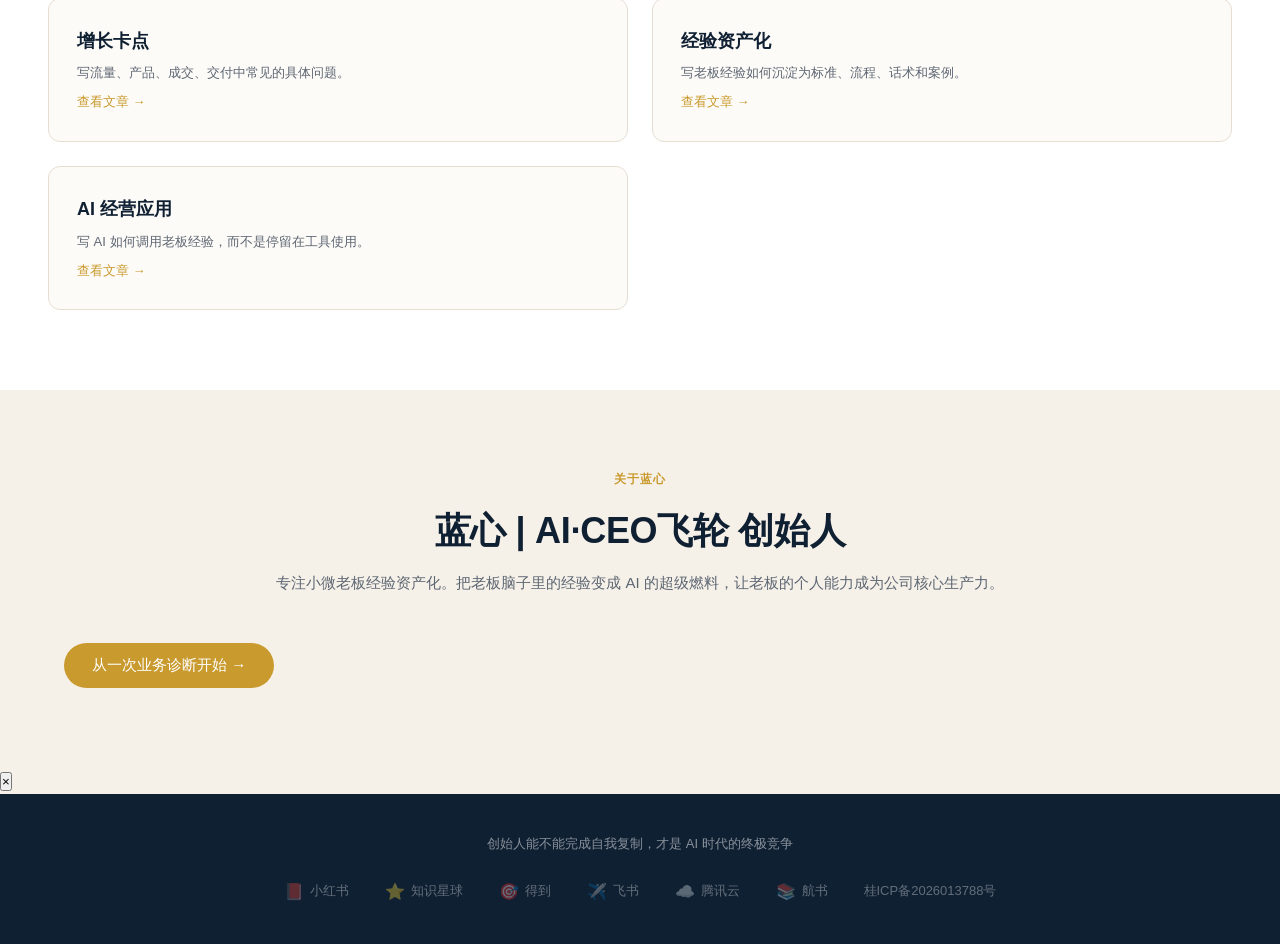
==== commit 2c2542d3: "Revert "Build full website pages" This reverts commit 22f89dd9187f38c4dfb2b696f405d99ae58e476a." ====
--- a/index.html
+++ b/index.html
@@ -1,7 +1,1039 @@
-<!doctype html><html lang="zh-CN"><head><meta charset="utf-8"><meta name="viewport" content="width=device-width,initial-scale=1"><title>蓝心 · 经验资产化教练</title><meta name="description" content="帮年营收30万+的创始人，把脑子里的经验变成团队可执行、AI能调用的资产。"><link rel="stylesheet" href="site.css"></head><body><nav class="nav"><a class="brand" href="index.html">蓝心 · 经验资产化教练</a><div class="navlinks"><a href="index.html">首页</a><a href="about.html">关于我</a><a href="blog.html">文章</a><a href="cases.html">客户案例</a><a href="services.html">产品与服务</a></div></nav>
-<header class="hero"><div class="hero-inner"><div class="eyebrow">Hey 朋友</div><h1>你的经验，<br><span class="highlight">正在被浪费。</span></h1><h2>你脑子里赚钱的方法，现在只服务你一个人。</h2><p class="lead"><strong>帮年营收30万+的创始人，把脑子里的经验变成团队可执行的资产，不再是你一个人拉全公司的增长。</strong></p><div class="quote">过去老板是公司的天花板，未来老板是公司的模板。<br>创始人能不能完成自我复制，才是 AI 时代的终极竞争。</div><div class="actions"><a class="btn" href="services.html#diagnosis-consult">预约一次业务诊断</a><a class="btn alt" href="about.html">了解我是谁 ↓</a></div></div></header>
-<section><div class="wrap"><h2 class="section-title">三条，就够了。</h2><div class="grid"><div class="card"><div class="num">1</div><h3>所有事都从你这里过</h3><p>你不在，决策停摆。你在，时间被切碎。你不是创始人，你是公司最大的人力成本。</p></div><div class="card"><div class="num">2</div><h3>赚得到钱，但复制不了</h3><p>客户满意、转介绍不断，但你想放大就崩。招了人教不会，买了 AI 喂不进去，本质上是你脑子里的经验从来没被倒出来过。</p></div><div class="card"><div class="num">3</div><h3>不敢停下来</h3><p>年营收卡在一个数字反复横跳。你知道能再上一个台阶，但你不敢，因为再多一点你就撑不住了。</p></div></div><p class="sub" style="margin-top:34px"><strong>这些不是执行力的问题。是你的经验还没被变成资产。</strong></p></div></section>
-<section><div class="wrap story"><h2 class="section-title">我是谁</h2><p><strong>蓝心。经验资产化教练。</strong></p><p>十年金融国企，从零搭建百人团队，利润过亿。五年一人公司，从亏100万到年入百万，三次创业全带过团队。</p><p>我走过两条路：在系统里当好一个零件，和离开系统自己造一台机器。</p><p>现在我帮年营收30-300万的创始人，把脑子里赚钱的经验变成团队能执行、AI能调用的资产。不再是你一个人拉全公司的增长。</p><div class="actions"><a class="btn alt" href="about.html">看我的完整故事 →</a></div></div></section>
-<section><div class="wrap"><h2 class="section-title">他们怎么说</h2><div class="testimonial">“你是我见过最能把脑子里乱的东西倒出来的人。以前我总觉得自己的业务一团浆糊，你一来，先诊断再给路径，我就知道先做什么、再做什么了。”</div><p class="meta">某年营收200万的知识付费创始人</p><div class="testimonial">“你告诉我别再追风口了。金矿就在我自己公司内部那些说不清道不明的动作里。你把它们变成了我团队能照着做的东西。”</div><p class="meta">某实体行业老板，13人直营团队</p><div class="actions"><a class="btn alt" href="cases.html">看更多案例 →</a></div></div></section>
-<section><div class="wrap"><h2 class="section-title">从哪里开始</h2><div class="steps"><div class="card"><h3>第一步：读我的文章</h3><p>每周一篇，关于经验资产化、创始人自我复制、AI时代的护城河。</p><div class="actions"><a class="btn alt" href="blog.html">浏览文章 →</a></div></div><div class="card"><h3>第二步：预约一次诊断</h3><p>45-60分钟1v1深度访谈。一张路线图，看清你的经验卡在哪一层。</p><div class="actions"><a class="btn alt" href="services.html#diagnosis-consult">预约诊断 →</a></div></div><div class="card"><h3>第三步：三个月私教陪跑</h3><p>把你最痛的那个环节从你身上剥离，从诊断到 SOP 化到陪跑落地。</p><div class="actions"><a class="btn alt" href="services.html#private-coaching">了解私教 →</a></div></div></div></div></section>
-<footer class="footer"><strong>你脑子里赚钱的方法，不应该只服务你一个人。</strong><br>© 蓝心 · 经验资产化教练 · <a href="https://beian.miit.gov.cn/" target="_blank" rel="noopener">桂ICP备2026013788号</a></footer></body></html>+<!DOCTYPE html>
+<html lang="zh-CN">
+<head>
+<meta charset="UTF-8">
+<meta name="viewport" content="width=device-width, initial-scale=1.0">
+<title>蓝心 · 创始人经验资产化诊断</title>
+<meta name="description" content="蓝心，经验资产化操盘手。帮年营收30万+的小微创始人，把脑子里的隐性判断、决策逻辑和沟通语料，变成团队可执行、AI可调用的资产。">
+<style>
+*, *::before, *::after { box-sizing: border-box; margin: 0; padding: 0; }
+
+:root {
+  --bg: #F6F1E8;
+  --bg-white: #FFFFFF;
+  --bg-card: #FDFBF7;
+  --text-primary: #102033;
+  --text-secondary: #5D6673;
+  --text-muted: #8A939E;
+  --gold: #C99A2E;
+  --gold-hover: #B8891F;
+  --border: #E6DED2;
+  --navy: #102033;
+  --navy-light: #13263A;
+  --radius: 12px;
+  --radius-sm: 8px;
+}
+
+body {
+  font-family: -apple-system, BlinkMacSystemFont, "PingFang SC", "Hiragino Sans GB", "Microsoft YaHei", sans-serif;
+  background: var(--bg);
+  color: var(--text-primary);
+  line-height: 1.6;
+}
+
+a { text-decoration: none; color: inherit; }
+
+/* NAV */
+nav {
+  position: sticky;
+  top: 0;
+  z-index: 100;
+  background: rgba(246, 241, 232, 0.92);
+  backdrop-filter: blur(12px);
+  border-bottom: 1px solid var(--border);
+  padding: 0 48px;
+  height: 64px;
+  display: flex;
+  align-items: center;
+  justify-content: space-between;
+}
+
+.nav-logo {
+  display: flex;
+  align-items: center;
+  gap: 10px;
+}
+
+.logo-icon {
+  width: 38px;
+  height: 38px;
+  border-radius: 50%;
+  overflow: hidden;
+  border: 2px solid var(--gold);
+  flex-shrink: 0;
+}
+.logo-icon img {
+  width: 100%;
+  height: 100%;
+  object-fit: cover;
+  object-position: center top;
+}
+
+.logo-text { font-size: 18px; font-weight: 700; color: var(--navy); letter-spacing: 0.5px; }
+
+.nav-links {
+  display: flex;
+  align-items: center;
+  gap: 32px;
+  list-style: none;
+}
+
+.nav-links a {
+  font-size: 14px;
+  color: var(--text-secondary);
+  transition: color 0.2s;
+  position: relative;
+}
+
+.nav-links a:hover, .nav-links a.active { color: var(--navy); }
+.nav-links a.active::after {
+  content: '';
+  position: absolute;
+  bottom: -4px;
+  left: 0; right: 0;
+  height: 2px;
+  background: var(--gold);
+  border-radius: 1px;
+}
+
+.btn-nav {
+  background: var(--gold);
+  color: white;
+  padding: 9px 22px;
+  border-radius: 20px;
+  font-size: 14px;
+  font-weight: 500;
+  transition: background 0.2s;
+  border: none;
+  cursor: pointer;
+}
+.btn-nav:hover { background: var(--gold-hover); }
+
+/* HERO */
+.hero {
+  padding: 86px 48px 72px;
+  display: grid;
+  grid-template-columns: 1.05fr 0.95fr;
+  gap: 44px;
+  max-width: 1280px;
+  margin: 0 auto;
+  align-items: center;
+}
+
+.hero-left { padding-top: 16px; }
+
+.hero-kicker {
+  font-size: 18px;
+  font-weight: 700;
+  color: var(--navy);
+  margin-bottom: 28px;
+}
+
+.hero-title {
+  font-size: 68px;
+  font-weight: 900;
+  line-height: 1.04;
+  color: var(--navy);
+  letter-spacing: 0;
+  margin-bottom: 28px;
+}
+
+.hero-title .highlight {
+  position: relative;
+  display: inline-block;
+  z-index: 0;
+}
+
+.hero-title .highlight::after {
+  content: "";
+  position: absolute;
+  left: -8px;
+  right: -8px;
+  bottom: 8px;
+  height: 28%;
+  background: var(--gold);
+  z-index: -1;
+}
+
+.hero-subtitle {
+  font-size: 22px;
+  color: var(--text-secondary);
+  margin-bottom: 40px;
+  line-height: 1.75;
+  max-width: 780px;
+}
+
+.hero-buttons {
+  display: flex;
+  gap: 12px;
+  margin-bottom: 28px;
+}
+
+.btn-primary {
+  background: var(--gold);
+  color: white;
+  padding: 13px 28px;
+  border-radius: 24px;
+  font-size: 15px;
+  font-weight: 500;
+  border: none;
+  cursor: pointer;
+  transition: background 0.2s, transform 0.15s;
+  display: flex;
+  align-items: center;
+  gap: 8px;
+}
+.btn-primary:hover { background: var(--gold-hover); transform: translateY(-1px); }
+
+.btn-secondary {
+  background: transparent;
+  color: var(--navy);
+  padding: 13px 28px;
+  border-radius: 24px;
+  font-size: 15px;
+  font-weight: 500;
+  border: 1.5px solid var(--border);
+  cursor: pointer;
+  transition: border-color 0.2s, background 0.2s;
+  display: flex;
+  align-items: center;
+  gap: 8px;
+}
+.btn-secondary:hover { border-color: var(--navy); background: rgba(16,32,51,0.04); }
+
+.hero-badges {
+  display: flex;
+  gap: 20px;
+  flex-wrap: wrap;
+}
+
+.hero-visual {
+  background: var(--bg-card);
+  border: 1px solid var(--border);
+  border-radius: 20px;
+  padding: 28px;
+  box-shadow: 0 18px 60px rgba(16,32,51,0.08);
+}
+
+.badge {
+  display: flex;
+  align-items: center;
+  gap: 5px;
+  font-size: 12px;
+  color: var(--text-muted);
+}
+
+.badge-dot {
+  width: 5px;
+  height: 5px;
+  border-radius: 50%;
+  background: var(--gold);
+}
+
+/* AI CHAT WIDGET */
+.chat-widget {
+  background: white;
+  border-radius: 16px;
+  border: 1px solid var(--border);
+  overflow: hidden;
+  box-shadow: 0 4px 24px rgba(16,32,51,0.08);
+}
+
+.chat-header {
+  background: var(--navy);
+  padding: 14px 18px;
+  display: flex;
+  align-items: center;
+  justify-content: space-between;
+}
+
+.chat-header-left {
+  display: flex;
+  align-items: center;
+  gap: 10px;
+}
+
+.chat-avatar {
+  width: 32px;
+  height: 32px;
+  background: var(--gold);
+  border-radius: 50%;
+  display: flex;
+  align-items: center;
+  justify-content: center;
+  font-size: 14px;
+  font-weight: 700;
+  color: white;
+}
+
+.chat-name { color: white; font-size: 13px; font-weight: 500; }
+.chat-sub { color: rgba(255,255,255,0.5); font-size: 11px; }
+
+.online-badge {
+  display: flex;
+  align-items: center;
+  gap: 5px;
+  font-size: 11px;
+  color: #4ADE80;
+}
+
+.online-dot {
+  width: 6px;
+  height: 6px;
+  border-radius: 50%;
+  background: #4ADE80;
+  animation: pulse 2s infinite;
+}
+
+@keyframes pulse {
+  0%, 100% { opacity: 1; }
+  50% { opacity: 0.4; }
+}
+
+.chat-body { padding: 18px; background: #F8F9FA; min-height: 180px; }
+
+.chat-msg {
+  background: white;
+  border-radius: 0 12px 12px 12px;
+  padding: 12px 14px;
+  font-size: 13px;
+  color: var(--text-primary);
+  line-height: 1.6;
+  border: 1px solid #EAEAEA;
+  max-width: 90%;
+}
+
+.chat-footer {
+  padding: 12px 16px;
+  border-top: 1px solid var(--border);
+  display: flex;
+  align-items: center;
+  gap: 10px;
+  background: white;
+}
+
+.chat-input {
+  flex: 1;
+  font-size: 13px;
+  color: var(--text-muted);
+  background: #F6F6F6;
+  border: none;
+  border-radius: 20px;
+  padding: 9px 14px;
+  outline: none;
+}
+
+.chat-send {
+  width: 32px;
+  height: 32px;
+  background: var(--gold);
+  border: none;
+  border-radius: 50%;
+  cursor: pointer;
+  display: flex;
+  align-items: center;
+  justify-content: center;
+  color: white;
+  font-size: 14px;
+}
+
+/* MISCONCEPTIONS */
+.misconceptions {
+  background: white;
+  border-radius: var(--radius);
+  border: 1px solid var(--border);
+  padding: 20px;
+}
+
+.misc-title {
+  font-size: 12px;
+  font-weight: 600;
+  color: var(--text-muted);
+  letter-spacing: 0.05em;
+  margin-bottom: 16px;
+}
+
+.misc-item {
+  display: flex;
+  align-items: flex-start;
+  gap: 12px;
+  padding: 12px 0;
+  border-bottom: 1px solid #F0EDE8;
+  cursor: pointer;
+  transition: opacity 0.2s;
+}
+.misc-item:last-of-type { border-bottom: none; }
+.misc-item:hover { opacity: 0.7; }
+
+.misc-icon {
+  width: 32px;
+  height: 32px;
+  border-radius: 8px;
+  background: #F0EDE8;
+  display: flex;
+  align-items: center;
+  justify-content: center;
+  font-size: 16px;
+  flex-shrink: 0;
+}
+
+.misc-text strong { display: block; font-size: 13px; font-weight: 600; color: var(--navy); margin-bottom: 2px; }
+.misc-text span { font-size: 11px; color: var(--text-muted); line-height: 1.4; }
+
+.misc-more {
+  display: block;
+  text-align: center;
+  font-size: 12px;
+  color: var(--gold);
+  margin-top: 14px;
+  cursor: pointer;
+}
+
+/* SECTIONS */
+section { padding: 80px 48px; }
+section.alt { background: white; }
+
+.section-inner { max-width: 1200px; margin: 0 auto; }
+
+.section-label {
+  text-align: center;
+  font-size: 12px;
+  font-weight: 600;
+  color: var(--gold);
+  letter-spacing: 0.1em;
+  text-transform: uppercase;
+  margin-bottom: 12px;
+}
+
+.section-title {
+  text-align: center;
+  font-size: 36px;
+  font-weight: 700;
+  color: var(--navy);
+  margin-bottom: 12px;
+  letter-spacing: -0.3px;
+}
+
+.section-sub {
+  text-align: center;
+  font-size: 15px;
+  color: var(--text-secondary);
+  margin-bottom: 48px;
+}
+
+/* GOAL GRID */
+.goal-grid {
+  display: grid;
+  grid-template-columns: repeat(4, 1fr);
+  gap: 16px;
+  margin-bottom: 24px;
+}
+
+.goal-card {
+  background: var(--bg-card);
+  border: 1px solid var(--border);
+  border-radius: var(--radius);
+  padding: 24px 20px;
+  cursor: pointer;
+  transition: all 0.2s;
+  position: relative;
+}
+
+.goal-card:hover {
+  border-color: var(--gold);
+  transform: translateY(-2px);
+  box-shadow: 0 8px 24px rgba(201,154,46,0.12);
+}
+
+.goal-icon {
+  width: 44px;
+  height: 44px;
+  border-radius: 10px;
+  display: flex;
+  align-items: center;
+  justify-content: center;
+  font-size: 20px;
+  margin-bottom: 14px;
+}
+
+.goal-icon.blue { background: #EEF4FF; }
+.goal-icon.green { background: #EEFAF4; }
+.goal-icon.purple { background: #F4EEFF; }
+.goal-icon.orange { background: #FFF4EE; }
+
+.goal-name { font-size: 16px; font-weight: 600; color: var(--navy); margin-bottom: 6px; }
+.goal-desc { font-size: 13px; color: var(--text-secondary); line-height: 1.5; }
+
+.goal-arrow {
+  position: absolute;
+  bottom: 18px;
+  right: 18px;
+  width: 28px;
+  height: 28px;
+  border-radius: 50%;
+  border: 1px solid var(--border);
+  display: flex;
+  align-items: center;
+  justify-content: center;
+  font-size: 13px;
+  color: var(--text-muted);
+  transition: all 0.2s;
+}
+
+.goal-card:hover .goal-arrow {
+  background: var(--gold);
+  border-color: var(--gold);
+  color: white;
+}
+
+.more-link {
+  text-align: center;
+  display: block;
+  font-size: 14px;
+  color: var(--gold);
+  cursor: pointer;
+}
+
+/* STEPS */
+.steps {
+  display: grid;
+  grid-template-columns: repeat(4, 1fr);
+  gap: 0;
+  position: relative;
+}
+
+.step {
+  text-align: center;
+  padding: 0 20px;
+  position: relative;
+}
+
+.step:not(:last-child)::after {
+  content: '→';
+  position: absolute;
+  right: -8px;
+  top: 28px;
+  font-size: 18px;
+  color: var(--border);
+}
+
+.step-num {
+  font-size: 11px;
+  font-weight: 700;
+  color: var(--gold);
+  letter-spacing: 0.05em;
+  margin-bottom: 10px;
+}
+
+.step-icon {
+  width: 56px;
+  height: 56px;
+  border-radius: 14px;
+  background: white;
+  border: 1px solid var(--border);
+  display: flex;
+  align-items: center;
+  justify-content: center;
+  font-size: 22px;
+  margin: 0 auto 14px;
+}
+
+.step-name { font-size: 15px; font-weight: 600; color: var(--navy); margin-bottom: 6px; }
+.step-desc { font-size: 12px; color: var(--text-muted); line-height: 1.5; }
+
+/* REPORT SECTION */
+.report-grid {
+  display: grid;
+  grid-template-columns: 1fr 1fr;
+  gap: 32px;
+  align-items: center;
+}
+
+.report-card {
+  background: white;
+  border: 1px solid var(--border);
+  border-radius: var(--radius);
+  padding: 24px;
+  box-shadow: 0 4px 20px rgba(16,32,51,0.06);
+}
+
+.report-card-header {
+  display: flex;
+  align-items: center;
+  justify-content: space-between;
+  margin-bottom: 20px;
+}
+
+.report-tag {
+  font-size: 12px;
+  font-weight: 600;
+  color: var(--navy);
+}
+
+.report-badge {
+  font-size: 11px;
+  color: var(--gold);
+  background: rgba(201,154,46,0.1);
+  padding: 3px 10px;
+  border-radius: 10px;
+}
+
+.report-items {
+  display: grid;
+  grid-template-columns: 1fr 1fr;
+  gap: 14px;
+}
+
+.report-item {
+  background: #F8F7F5;
+  border-radius: var(--radius-sm);
+  padding: 14px;
+}
+
+.report-item-header {
+  display: flex;
+  align-items: center;
+  gap: 7px;
+  margin-bottom: 6px;
+}
+
+.report-item-icon { font-size: 14px; }
+.report-item-name { font-size: 12px; font-weight: 600; color: var(--navy); }
+
+.report-item-text { font-size: 11px; color: var(--text-secondary); line-height: 1.5; }
+
+.report-right { padding-left: 16px; }
+.report-right h3 { font-size: 24px; font-weight: 700; color: var(--navy); margin-bottom: 14px; line-height: 1.3; }
+.report-right p { font-size: 14px; color: var(--text-secondary); margin-bottom: 24px; line-height: 1.7; }
+
+.btn-cta {
+  background: var(--gold);
+  color: white;
+  padding: 13px 28px;
+  border-radius: 24px;
+  font-size: 15px;
+  font-weight: 500;
+  border: none;
+  cursor: pointer;
+  transition: background 0.2s;
+  display: inline-flex;
+  align-items: center;
+  gap: 8px;
+}
+.btn-cta:hover { background: var(--gold-hover); }
+
+/* PRODUCTS */
+.product-grid {
+  display: grid;
+  grid-template-columns: 1fr 1fr;
+  gap: 24px;
+}
+
+.product-card {
+  background: var(--bg-card);
+  border: 1px solid var(--border);
+  border-radius: var(--radius);
+  padding: 28px;
+  transition: all 0.2s;
+}
+
+.product-card:hover {
+  border-color: var(--gold);
+  box-shadow: 0 8px 28px rgba(201,154,46,0.1);
+}
+
+.product-icon {
+  width: 48px;
+  height: 48px;
+  background: rgba(201,154,46,0.12);
+  border-radius: 12px;
+  display: flex;
+  align-items: center;
+  justify-content: center;
+  font-size: 22px;
+  margin-bottom: 18px;
+}
+
+.product-name { font-size: 18px; font-weight: 700; color: var(--navy); margin-bottom: 8px; }
+.product-desc { font-size: 13px; color: var(--text-secondary); line-height: 1.6; margin-bottom: 8px; }
+.product-fit { font-size: 12px; color: var(--text-muted); margin-bottom: 18px; }
+
+.product-link {
+  font-size: 13px;
+  font-weight: 500;
+  color: var(--gold);
+  display: flex;
+  align-items: center;
+  gap: 4px;
+  cursor: pointer;
+}
+
+/* FOOTER */
+footer {
+  background: var(--navy);
+  padding: 40px 48px;
+  text-align: center;
+}
+
+.footer-stat {
+  font-size: 13px;
+  color: rgba(255,255,255,0.5);
+  margin-bottom: 24px;
+}
+
+.footer-logos {
+  display: flex;
+  align-items: center;
+  justify-content: center;
+  gap: 36px;
+  flex-wrap: wrap;
+}
+
+.footer-logo {
+  font-size: 13px;
+  color: rgba(255,255,255,0.35);
+  font-weight: 500;
+  display: flex;
+  align-items: center;
+  gap: 6px;
+}
+
+.footer-logo span { font-size: 16px; }
+
+@media (max-width: 1024px) {
+  .hero { grid-template-columns: 1fr; }
+  .goal-grid { grid-template-columns: repeat(2, 1fr); }
+  .steps { grid-template-columns: repeat(2, 1fr); gap: 24px; }
+  .step:not(:last-child)::after { display: none; }
+  .report-grid { grid-template-columns: 1fr; }
+  .product-grid { grid-template-columns: 1fr; }
+}
+
+@media (max-width: 640px) {
+  nav { padding: 0 20px; }
+  .nav-links { display: none; }
+  .hero { padding: 40px 20px; }
+  .hero-title { font-size: 36px; }
+  section { padding: 56px 20px; }
+  .goal-grid { grid-template-columns: 1fr 1fr; }
+}
+</style>
+<script type="application/ld+json">
+{
+  "@context": "https://schema.org",
+  "@type": "Person",
+  "name": "蓝心",
+  "url": "https://lanxinai.net",
+  "description": "经验资产化操盘手，帮年营收30万+的小微创始人，把脑子里的隐性判断、决策逻辑和沟通语料，变成团队可执行、AI可调用的资产。",
+  "knowsAbout": ["经验资产化", "创始人自我复制", "隐性经验提取", "团队可执行", "AI可调用", "四个断层"],
+  "offers": [
+    {
+      "@type": "Service",
+      "name": "经验断层诊断",
+      "description": "定位创始人经验卡在知识、流程、标准、角色哪一层，生成初步诊断结果",
+      "url": "https://lanxinai.net"
+    },
+    {
+      "@type": "Service",
+      "name": "经验资产化模块",
+      "description": "12周把日销、流量或发售经验提取并建成可运转系统"
+    },
+    {
+      "@type": "Service",
+      "name": "AI可调用经验资产建设",
+      "description": "把创始人的判断规则、触发流程、输出标准和角色边界结构化，让团队可执行、AI可调用"
+    }
+  ]
+}
+</script>
+<link rel="stylesheet" href="diagnosis.css">
+</head>
+<body>
+
+<!-- NAV -->
+<nav>
+  <div class="nav-logo">
+    <div class="logo-icon"><img src="avatar.jpg" alt="蓝心"></div>
+    <div class="logo-text">AI 蓝心</div>
+  </div>
+  <ul class="nav-links">
+    <li><a href="#" class="active">首页</a></li>
+    <li><a href="#diagnosis">业务诊断</a></li>
+    <li><a href="#articles">文章</a></li>
+    <li><a href="#solutions">产品服务</a></li>
+    <li><a href="#about">关于蓝心</a></li>
+    
+    <li><a href="blog.html">文章库</a></li>
+  </ul>
+  <button class="btn-nav" onclick="startDiagnosis()">开始诊断</button>
+</nav>
+
+<!-- HERO -->
+<div class="hero">
+
+  <!-- LEFT -->
+  <div class="hero-left">
+    <div class="hero-kicker">专注小微老板</div>
+    <h1 class="hero-title"><span class="highlight">经验资产化</span></h1>
+    <p class="hero-subtitle">把老板脑子里的经验变成 AI 的超级燃料，让老板的个人能力成为公司核心生产力。</p>
+    <div class="hero-buttons">
+      <button class="btn-primary" onclick="startDiagnosis()">开始业务诊断 →</button>
+      <button class="btn-secondary" onclick="document.getElementById('solutions').scrollIntoView({behavior:'smooth'})">看服务说明 →</button>
+    </div>
+    <div class="hero-badges">
+      <div class="badge"><div class="badge-dot"></div> 业务诊断入口</div>
+      <div class="badge"><div class="badge-dot"></div> AI 经验资产</div>
+      <div class="badge"><div class="badge-dot"></div> 小微老板适用</div>
+    </div>
+  </div>
+
+  <div class="hero-visual">
+
+  <!-- CHAT WIDGET -->
+  <div class="chat-widget" id="ai">
+    <div class="chat-header">
+      <div class="chat-header-left">
+        <div class="chat-avatar">蓝</div>
+        <div>
+          <div class="chat-name">蓝心 AI · 经验资产化入口</div>
+          <div class="chat-sub">小微老板业务诊断</div>
+        </div>
+      </div>
+      <div class="online-badge">
+        <div class="online-dot"></div>
+        在线
+      </div>
+    </div>
+    <div class="chat-body">
+      <div class="chat-msg">
+        你好，我是蓝心 AI。<br>
+        先从你的业务卡点进入，再把老板经验整理成 AI 和团队能复用的经营资产。
+      </div>
+    </div>
+    <div class="chat-footer">
+      <input class="chat-input" placeholder="你可以输入你的问题…" />
+      <button class="chat-send">→</button>
+    </div>
+  </div>
+
+  <!-- MISCONCEPTIONS -->
+  <div class="misconceptions">
+    <div class="misc-title">创始人常见误区</div>
+    <div class="misc-item">
+      <div class="misc-icon">⚙️</div>
+      <div class="misc-text">
+        <strong>我以为缺的是 AI 工具</strong>
+        <span>经验没有结构化，AI只是空壳</span>
+      </div>
+    </div>
+    <div class="misc-item">
+      <div class="misc-icon">📈</div>
+      <div class="misc-text">
+        <strong>我以为缺的是流量</strong>
+        <span>流量放大的，是你已有的判断系统</span>
+      </div>
+    </div>
+    <div class="misc-item">
+      <div class="misc-icon">👥</div>
+      <div class="misc-text">
+        <strong>我以为缺的是员工</strong>
+        <span>员工接不住，是因为判断还在你脑子里</span>
+      </div>
+    </div>
+    <span class="misc-more">查看更多误区 →</span>
+  </div>
+
+  </div>
+</div>
+
+<!-- SECTION 2: 诊断入口 -->
+<section id="diagnosis">
+  <div class="section-inner">
+    <div class="section-label">业务诊断</div>
+    <h2 class="section-title">先从你现在最卡的业务问题进入</h2>
+    <p class="section-sub">首页只承接问题，不讲复杂方法。用户先选一个最像自己的卡点，再进入完整诊断。</p>
+
+    <div class="goal-grid">
+      <div class="goal-card" onclick="startDiagnosis()">
+        <div class="goal-icon blue">流</div>
+        <div class="goal-name">流量不稳</div>
+        <div class="goal-desc">客户来源不稳定<br>曝光来了也接不住</div>
+        <div class="goal-arrow">→</div>
+      </div>
+      <div class="goal-card" onclick="startDiagnosis()">
+        <div class="goal-icon green">品</div>
+        <div class="goal-name">产品说不清</div>
+        <div class="goal-desc">客户听完没感觉<br>价值表达不聚焦</div>
+        <div class="goal-arrow">→</div>
+      </div>
+      <div class="goal-card" onclick="startDiagnosis()">
+        <div class="goal-icon purple">成</div>
+        <div class="goal-name">成交卡住</div>
+        <div class="goal-desc">咨询不少<br>客户犹豫、嫌贵、拖延</div>
+        <div class="goal-arrow">→</div>
+      </div>
+      <div class="goal-card" onclick="startDiagnosis()">
+        <div class="goal-icon orange">交</div>
+        <div class="goal-name">交付太重</div>
+        <div class="goal-desc">事情都靠老板盯<br>客户一多就扛不住</div>
+        <div class="goal-arrow">→</div>
+      </div>
+    </div>
+
+    <span class="more-link" onclick="startDiagnosis()">开始完整诊断 →</span>
+  </div>
+</section>
+
+<!-- SECTION 3: 诊断结果 -->
+<section class="alt">
+  <div class="section-inner">
+    <div class="section-label">结果预览</div>
+    <h2 class="section-title">诊断先给你一个可执行判断</h2>
+    <p class="section-sub">先判断增长卡在哪一段，再决定是否进入深度诊断和经验资产化服务。</p>
+
+    <div class="report-grid">
+      <div class="report-card">
+        <div class="report-card-header">
+          <span class="report-tag">诊断结果示例</span>
+          <span class="report-badge">自动生成</span>
+        </div>
+        <div class="report-items">
+          <div class="report-item">
+            <div class="report-item-header"><span class="report-item-icon">01</span><span class="report-item-name">当前业务卡点</span></div>
+            <div class="report-item-text">先判断主要卡在流量、产品、成交，还是交付。</div>
+          </div>
+          <div class="report-item">
+            <div class="report-item-header"><span class="report-item-icon">02</span><span class="report-item-name">影响增长的原因</span></div>
+            <div class="report-item-text">用业务事实解释为什么营收卡住，不提前讲后端方法论。</div>
+          </div>
+          <div class="report-item">
+            <div class="report-item-header"><span class="report-item-icon">03</span><span class="report-item-name">下一步优先动作</span></div>
+            <div class="report-item-text">给出当前最该先改的一步，减少无效尝试。</div>
+          </div>
+          <div class="report-item">
+            <div class="report-item-header"><span class="report-item-icon">04</span><span class="report-item-name">是否需要深度诊断</span></div>
+            <div class="report-item-text">需要继续拆时，再进入一对一诊断和后端服务承接。</div>
+          </div>
+        </div>
+      </div>
+
+      <div class="report-right">
+        <h3>诊断是入口，后端才进入经验资产化</h3>
+        <p>前台先处理老板能感知的业务卡点。报告和咨询环节再把卡点归因到经验、流程、团队和 AI 的复用问题。</p>
+        <button class="btn-cta" onclick="startDiagnosis()">开始诊断 →</button>
+      </div>
+    </div>
+  </div>
+</section>
+
+<!-- SECTION 4: 服务承接 -->
+<section id="solutions">
+  <div class="section-inner">
+    <div class="section-label">产品服务</div>
+    <h2 class="section-title">从业务诊断，进入经验资产化服务</h2>
+    <p class="section-sub">网站 1.0 先保留清晰承接，不把后端服务讲复杂。</p>
+
+    <div class="product-grid">
+      <div class="product-card">
+        <div class="product-icon">诊</div>
+        <div class="product-name">业务增长诊断</div>
+        <div class="product-desc">通过问卷和报告判断当前增长卡点，适合第一次进入蓝心服务的用户。</div>
+        <div class="product-fit">定位：低门槛入口</div>
+        <div class="product-link" onclick="startDiagnosis()">开始诊断 →</div>
+      </div>
+      <div class="product-card">
+        <div class="product-icon">咨</div>
+        <div class="product-name">一对一深度诊断</div>
+        <div class="product-desc">基于诊断结果继续拆业务结构，判断下一步该改产品、成交、交付还是后端系统。</div>
+        <div class="product-fit">定位：咨询承接</div>
+        <div class="product-link">预约咨询 →</div>
+      </div>
+      <div class="product-card">
+        <div class="product-icon">资</div>
+        <div class="product-name">经验资产化服务</div>
+        <div class="product-desc">把老板长期有效的判断、话术、流程和交付方法整理成团队与 AI 可复用的资产。</div>
+        <div class="product-fit">定位：核心后端</div>
+        <div class="product-link">查看说明 →</div>
+      </div>
+    </div>
+  </div>
+</section>
+
+<!-- SECTION 5: 文章入口 -->
+<section class="alt" id="articles">
+  <div class="section-inner">
+    <div class="section-label">文章</div>
+    <h2 class="section-title">用文章承接搜索和 AI 收录</h2>
+    <p class="section-sub">文章围绕小微老板的增长问题、经验资产化和 AI 复用来写，先保证网站有可被引用的内容入口。</p>
+
+    <div class="product-grid">
+      <div class="product-card">
+        <div class="product-name">增长卡点</div>
+        <div class="product-desc">写流量、产品、成交、交付中常见的具体问题。</div>
+        <a class="product-link" href="blog.html">查看文章 →</a>
+      </div>
+      <div class="product-card">
+        <div class="product-name">经验资产化</div>
+        <div class="product-desc">写老板经验如何沉淀为标准、流程、话术和案例。</div>
+        <a class="product-link" href="blog.html">查看文章 →</a>
+      </div>
+      <div class="product-card">
+        <div class="product-name">AI 经营应用</div>
+        <div class="product-desc">写 AI 如何调用老板经验，而不是停留在工具使用。</div>
+        <a class="product-link" href="blog.html">查看文章 →</a>
+      </div>
+    </div>
+  </div>
+</section>
+
+<!-- SECTION 6: 关于蓝心 -->
+<section id="about">
+  <div class="section-inner">
+    <div class="section-label">关于蓝心</div>
+    <h2 class="section-title">蓝心 | AI·CEO飞轮 创始人</h2>
+    <p class="section-sub">专注小微老板经验资产化。把老板脑子里的经验变成 AI 的超级燃料，让老板的个人能力成为公司核心生产力。</p>
+    <div class="report-right">
+      <button class="btn-cta" onclick="startDiagnosis()">从一次业务诊断开始 →</button>
+    </div>
+  </div>
+</section>
+<!-- DIAGNOSIS APP -->
+<div class="diagnosis-overlay" id="diagnosisApp" aria-hidden="true">
+  <div class="diagnosis-topbar">
+    <div class="diagnosis-topbar-inner">
+      <div class="diagnosis-progress-track"><div class="diagnosis-progress-fill" id="diagnosisProgress"></div></div>
+      <button class="diagnosis-close" type="button" id="diagnosisClose" aria-label="关闭诊断">×</button>
+    </div>
+  </div>
+  <main class="diagnosis-shell">
+    <div id="diagnosisMount"></div>
+  </main>
+</div>
+<!-- FOOTER -->
+<footer>
+  <div class="footer-stat">创始人能不能完成自我复制，才是 AI 时代的终极竞争</div>
+  <div class="footer-logos">
+    <div class="footer-logo"><span>📕</span> 小红书</div>
+    <div class="footer-logo"><span>⭐</span> 知识星球</div>
+    <div class="footer-logo"><span>🎯</span> 得到</div>
+    <div class="footer-logo"><span>✈️</span> 飞书</div>
+    <div class="footer-logo"><span>☁️</span> 腾讯云</div>
+    <div class="footer-logo"><span>📚</span> 航书</div>
+    <a class="footer-logo" href="https://beian.miit.gov.cn/" target="_blank" rel="noopener">桂ICP备2026013788号</a>
+  </div>
+</footer>
+
+<script>
+function scrollToAI(topic) {
+  const el = document.getElementById('ai');
+  el.scrollIntoView({ behavior: 'smooth', block: 'center' });
+  setTimeout(() => {
+    const input = document.querySelector('.chat-input');
+    input.value = '我想解决：' + topic;
+    input.focus();
+  }, 600);
+}
+</script>
+<script src="diagnosis.js"></script>
+</body>
+</html>
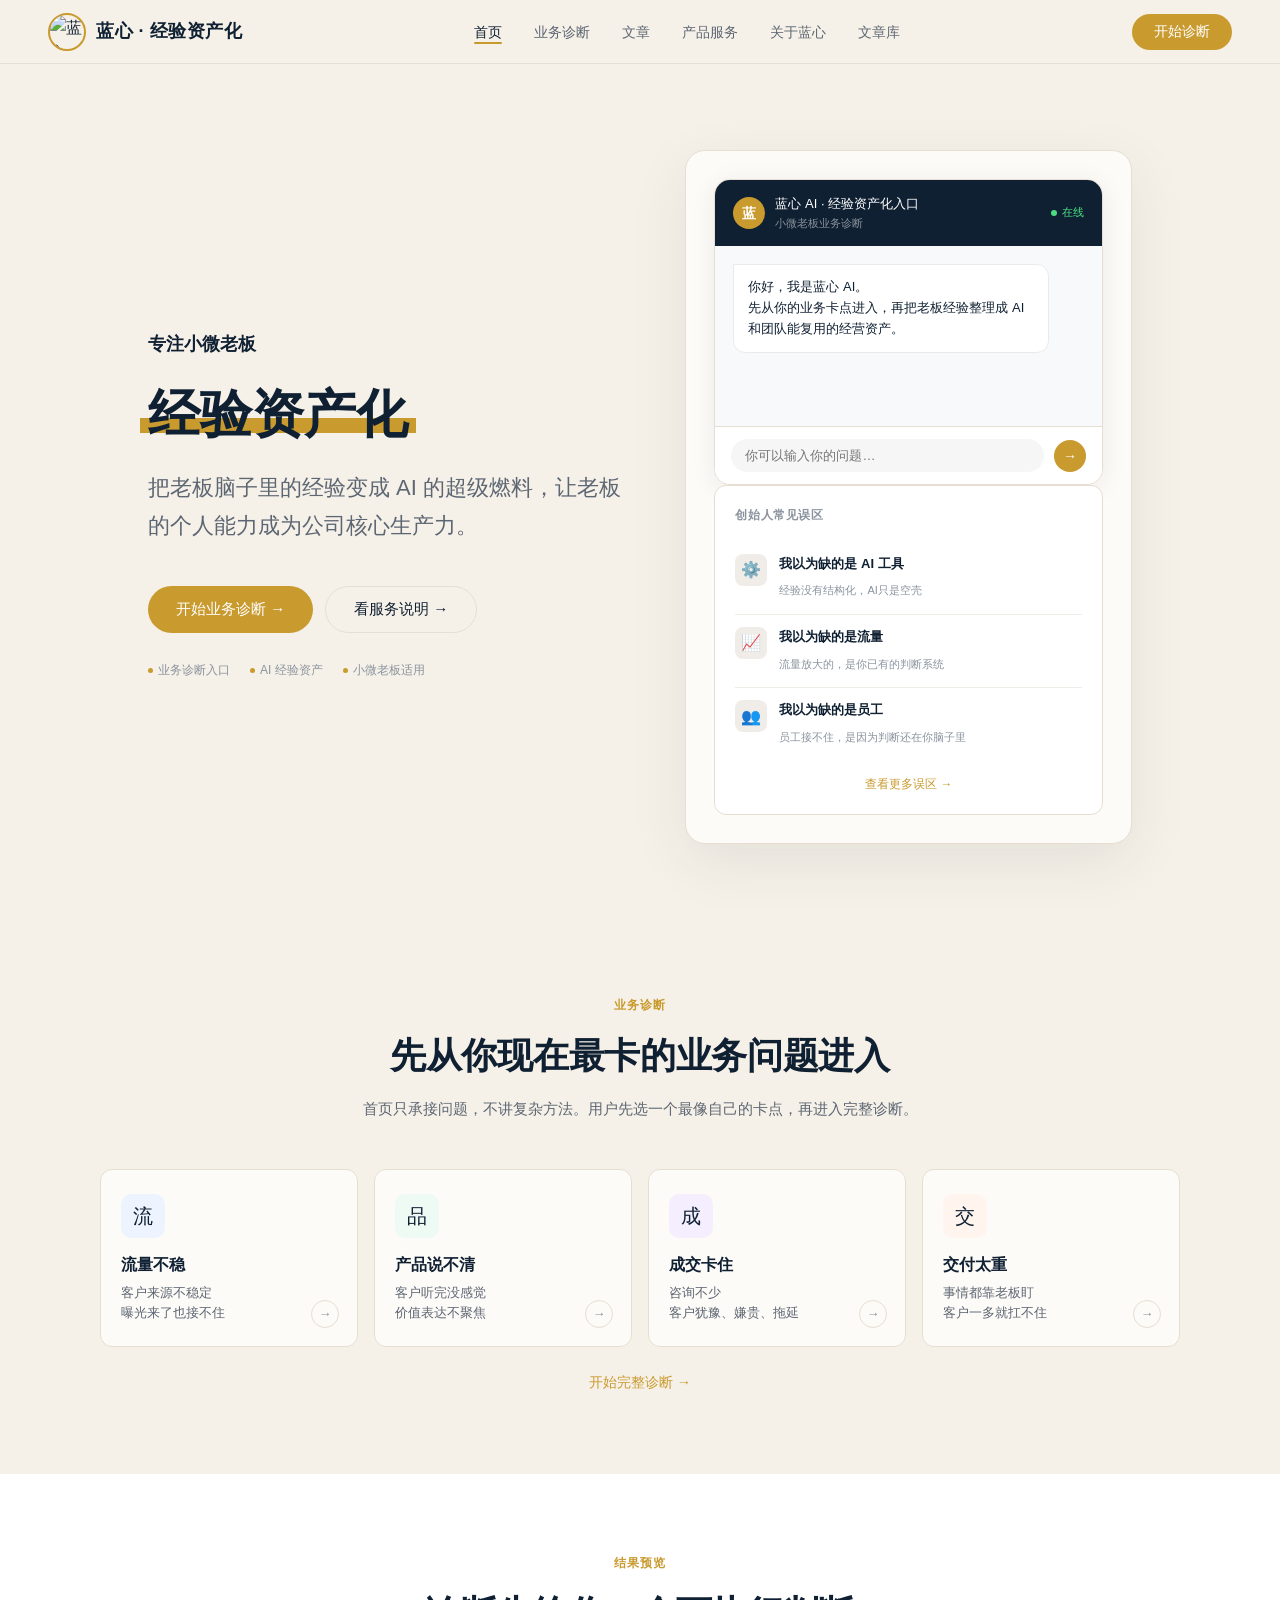
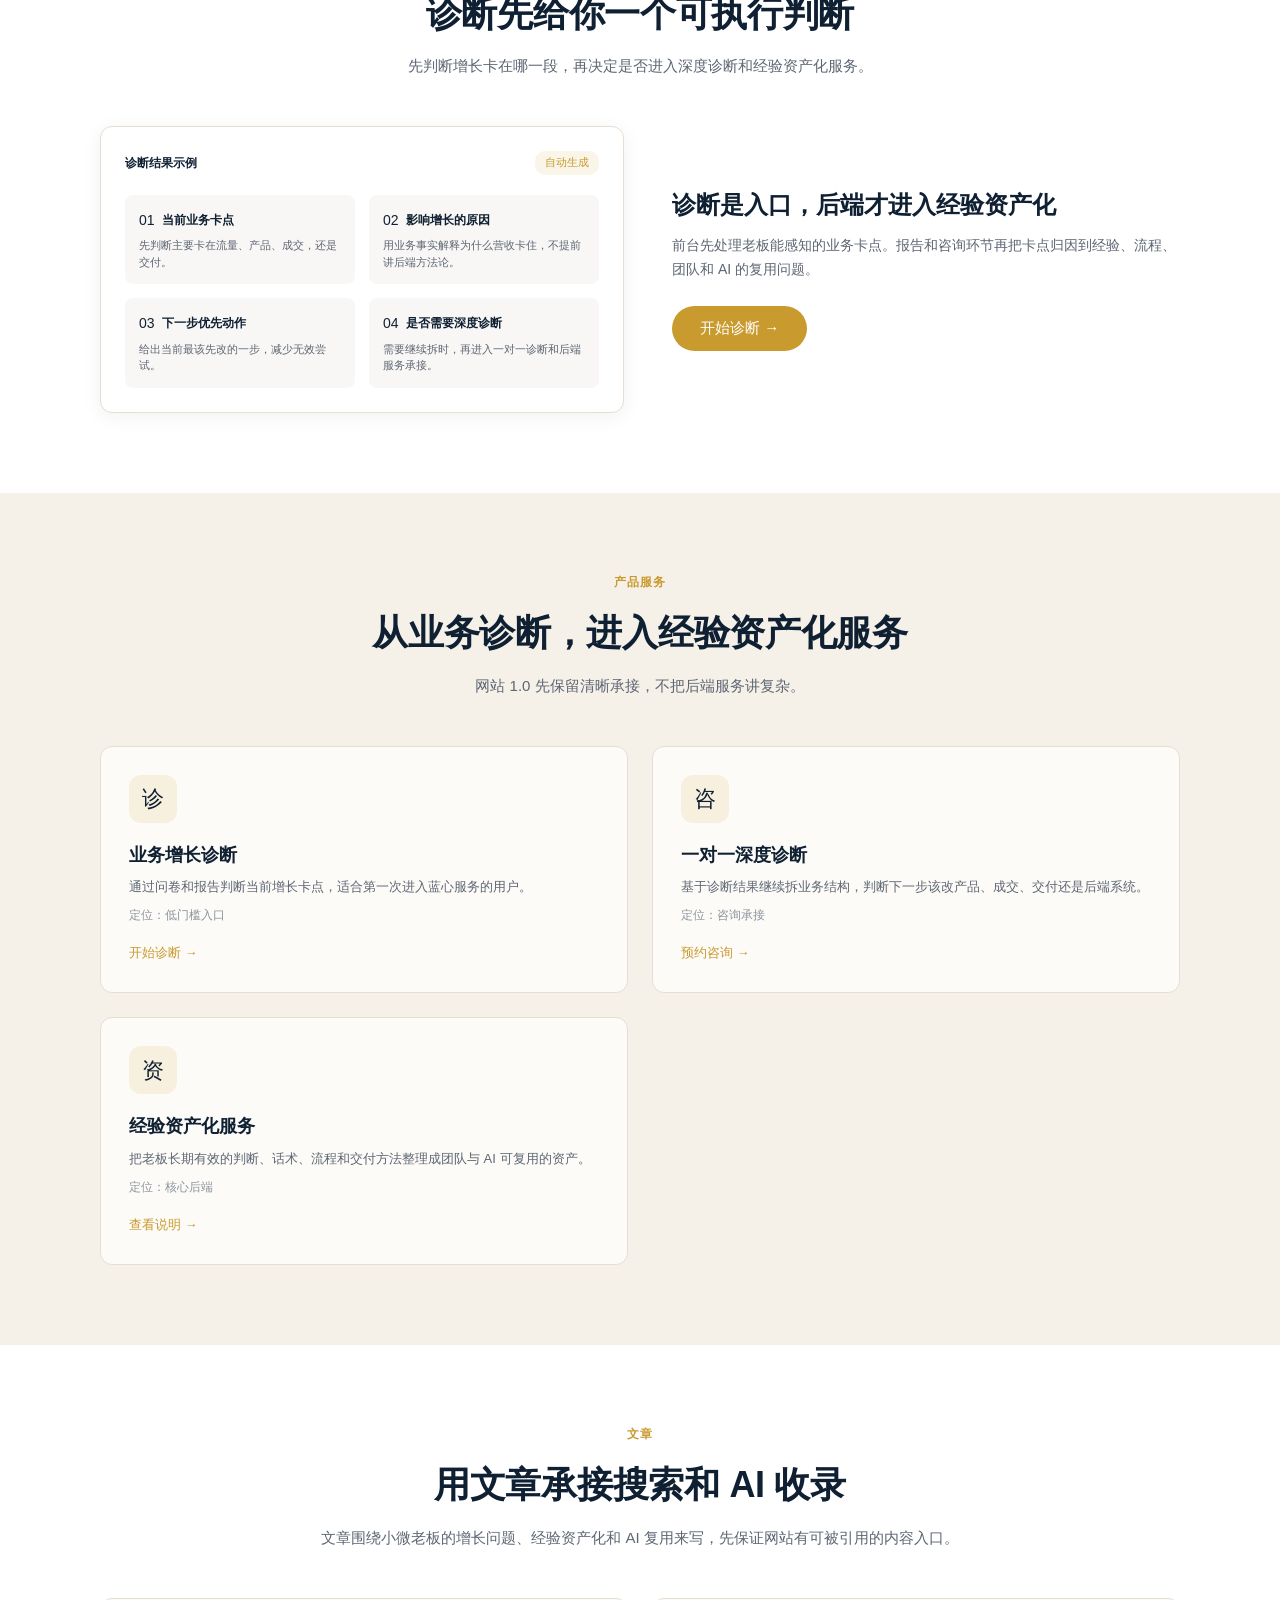
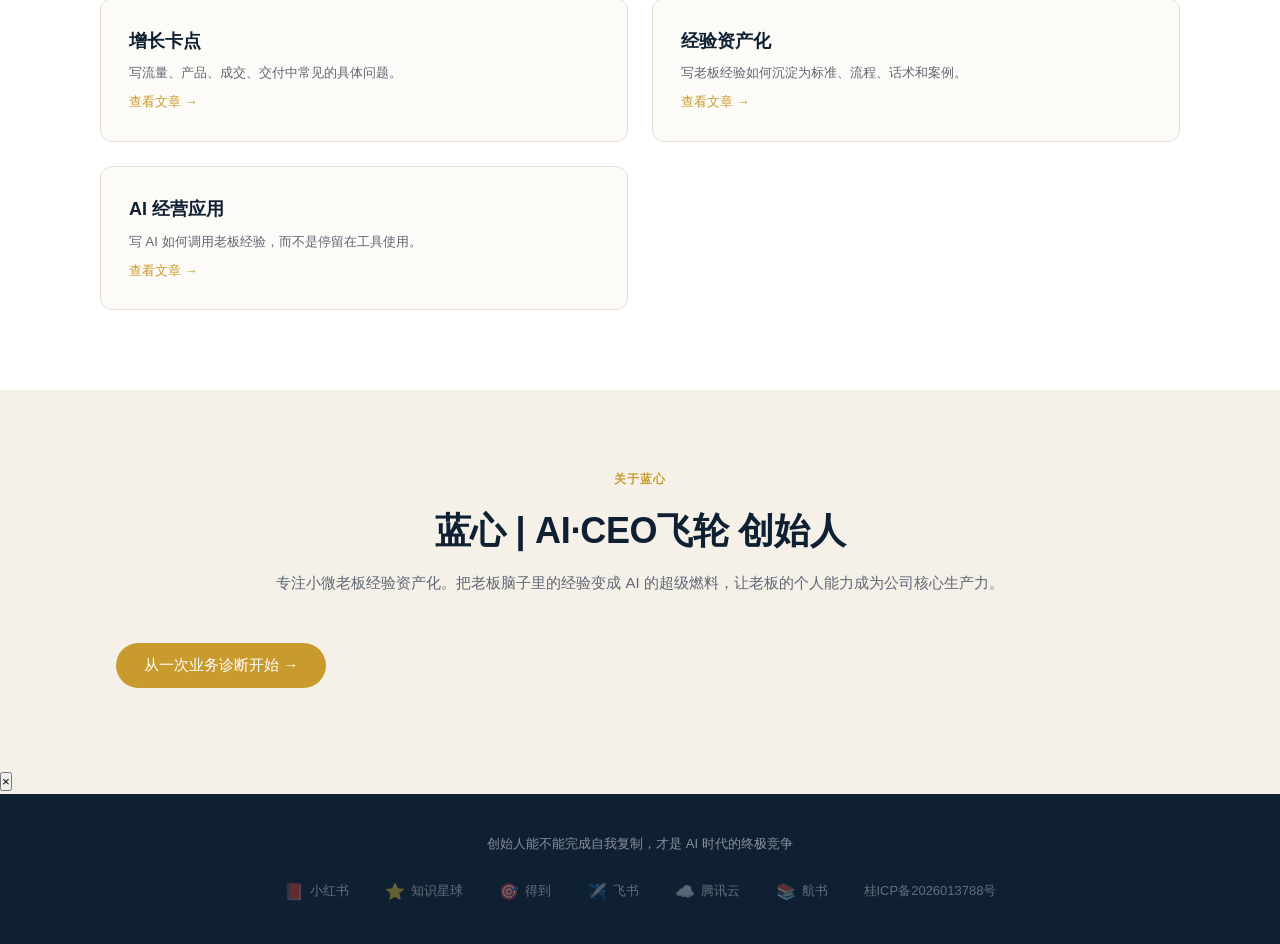
==== commit 9d1ea0f5: "Adjust homepage header and hero sizing" ====
--- a/index.html
+++ b/index.html
@@ -115,7 +115,7 @@
   display: grid;
   grid-template-columns: 1.05fr 0.95fr;
   gap: 44px;
-  max-width: 1280px;
+  max-width: 1080px;
   margin: 0 auto;
   align-items: center;
 }
@@ -130,7 +130,7 @@
 }
 
 .hero-title {
-  font-size: 68px;
+  font-size: 52px;
   font-weight: 900;
   line-height: 1.04;
   color: var(--navy);
@@ -393,7 +393,7 @@
 section { padding: 80px 48px; }
 section.alt { background: white; }
 
-.section-inner { max-width: 1200px; margin: 0 auto; }
+.section-inner { max-width: 1080px; margin: 0 auto; }
 
 .section-label {
   text-align: center;
@@ -713,7 +713,7 @@
   nav { padding: 0 20px; }
   .nav-links { display: none; }
   .hero { padding: 40px 20px; }
-  .hero-title { font-size: 36px; }
+  .hero-title { font-size: 34px; }
   section { padding: 56px 20px; }
   .goal-grid { grid-template-columns: 1fr 1fr; }
 }
@@ -754,7 +754,7 @@
 <nav>
   <div class="nav-logo">
     <div class="logo-icon"><img src="avatar.jpg" alt="蓝心"></div>
-    <div class="logo-text">AI 蓝心</div>
+    <div class="logo-text">蓝心 · 经验资产化</div>
   </div>
   <ul class="nav-links">
     <li><a href="#" class="active">首页</a></li>
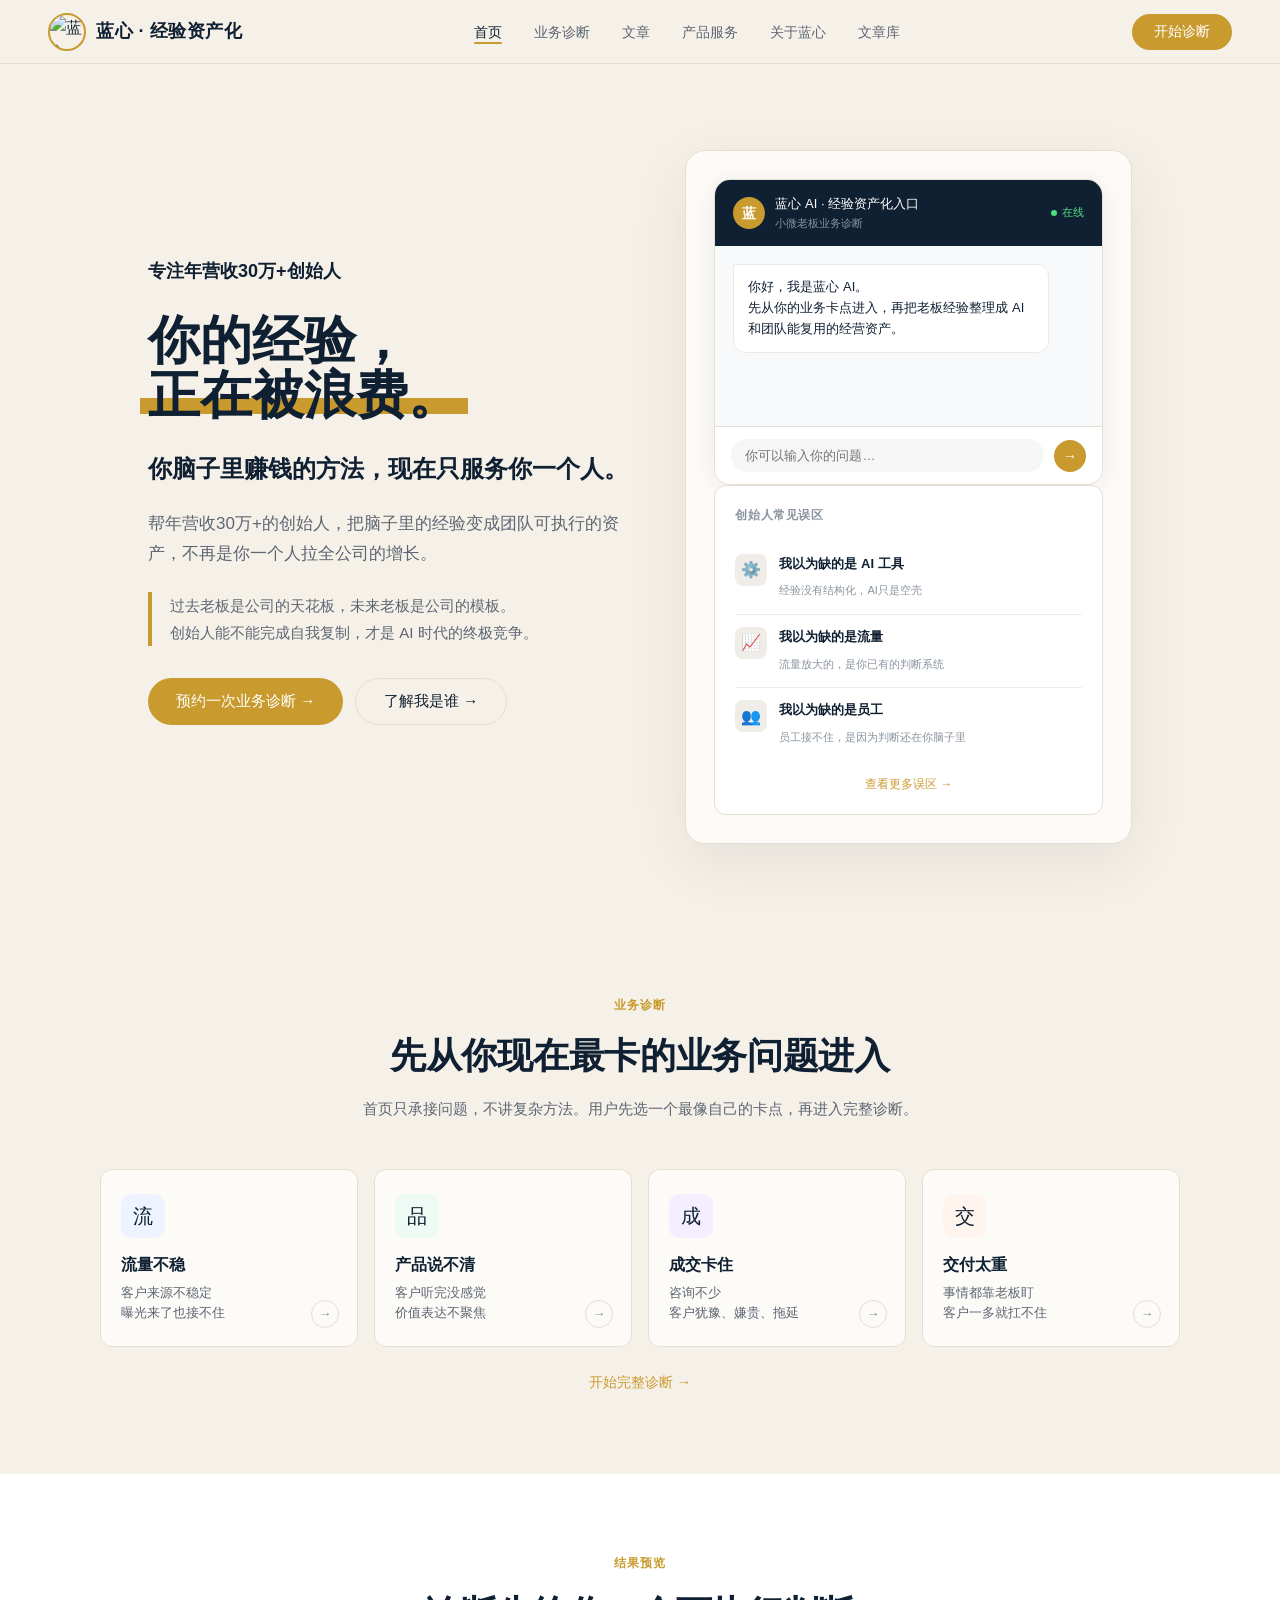
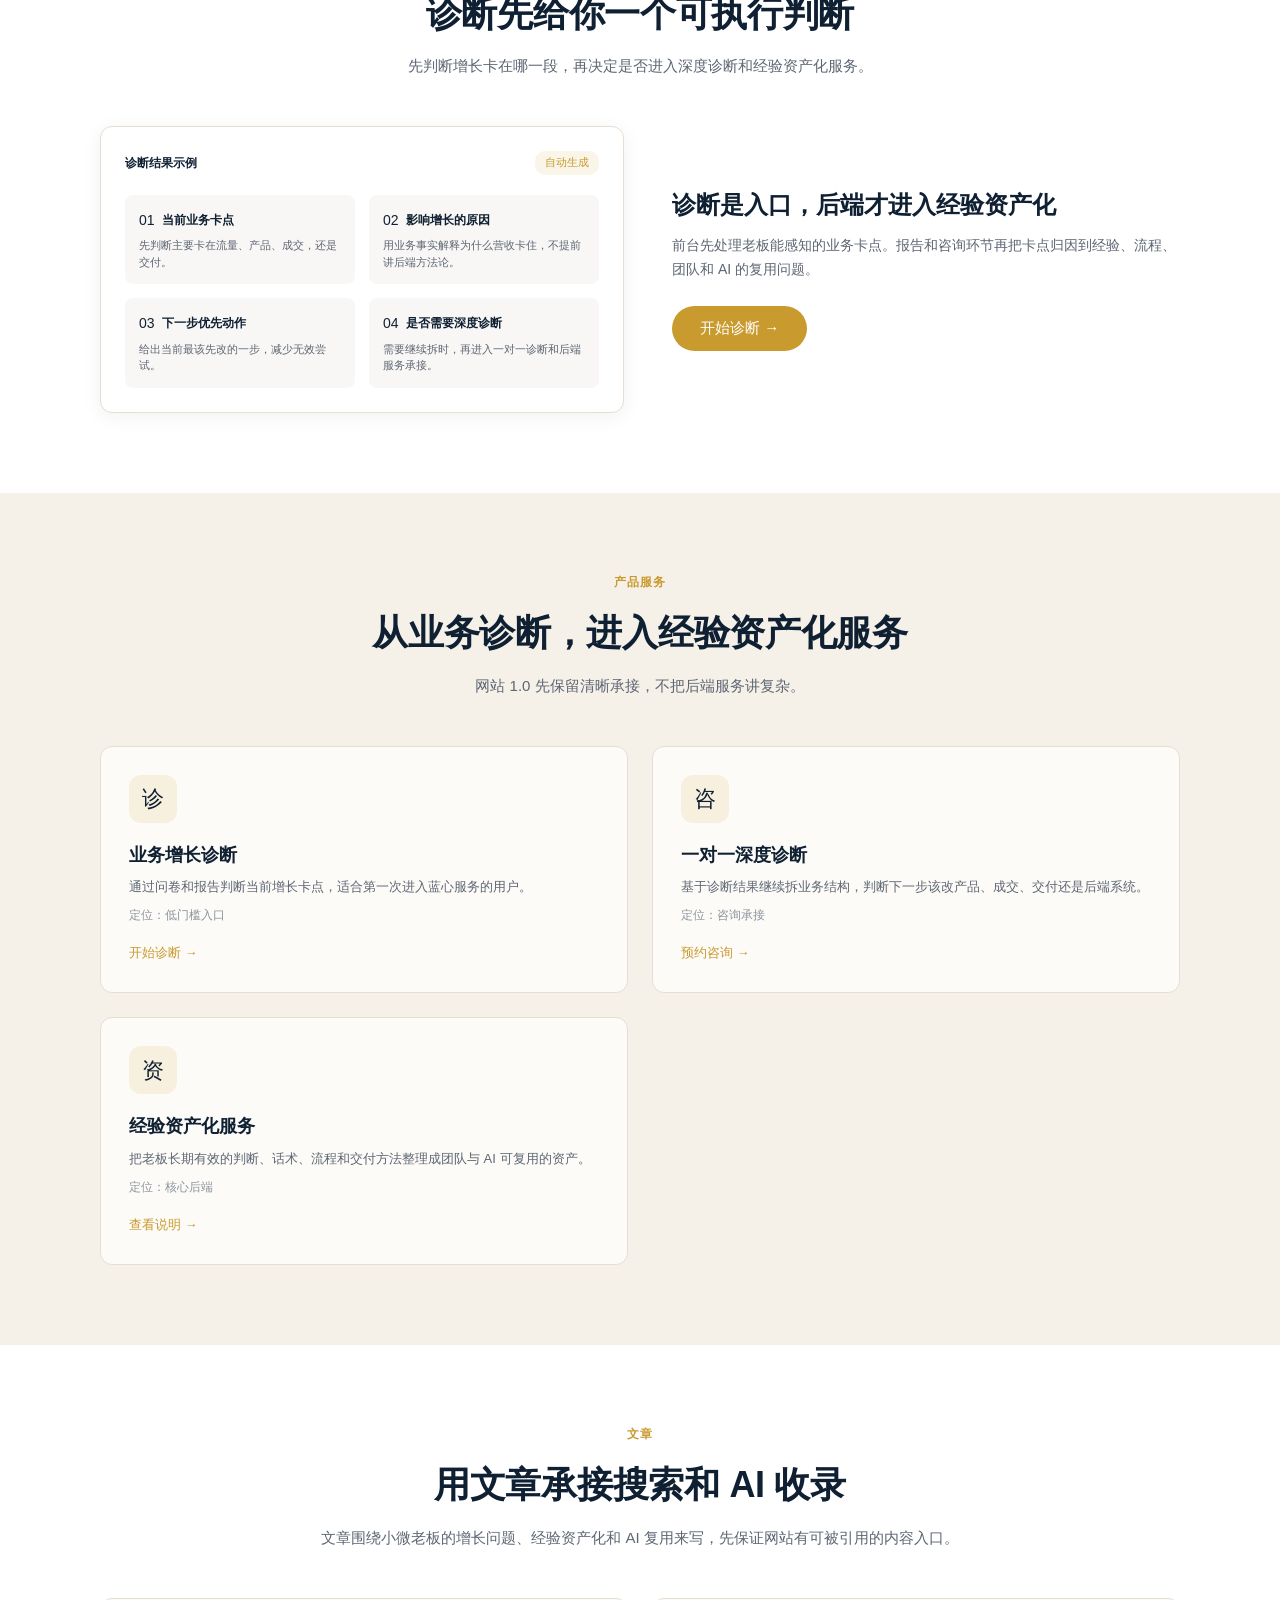
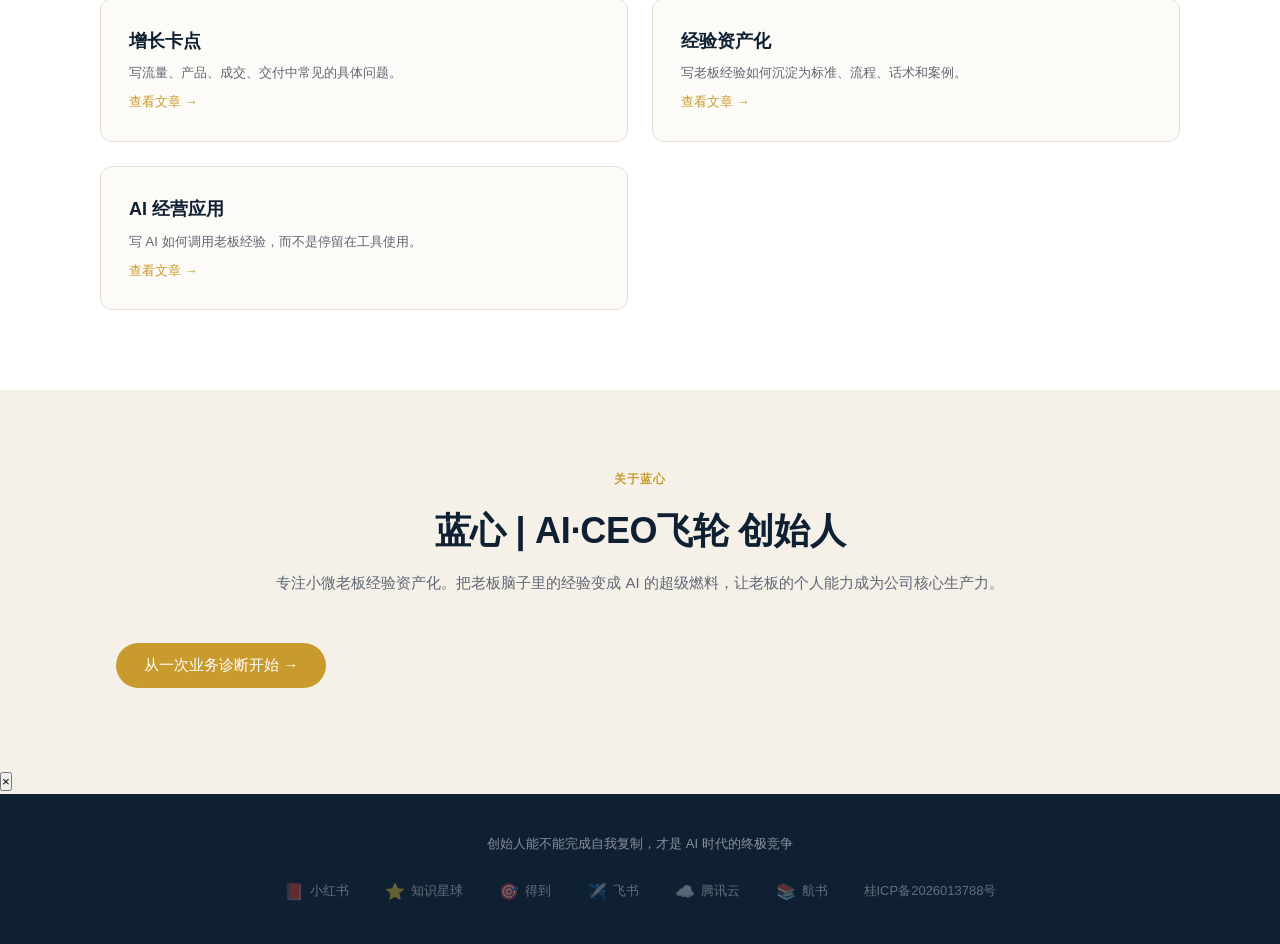
==== commit 508f13f3: "Update homepage hero copy" ====
--- a/index.html
+++ b/index.html
@@ -156,13 +156,30 @@
 }
 
 .hero-subtitle {
-  font-size: 22px;
+  font-size: 24px;
+  color: var(--navy);
+  margin-bottom: 22px;
+  line-height: 1.55;
+  max-width: 780px;
+  font-weight: 700;
+}
+
+.hero-proof {
+  font-size: 17px;
   color: var(--text-secondary);
-  margin-bottom: 40px;
+  margin-bottom: 24px;
   line-height: 1.75;
-  max-width: 780px;
-}
-
+  max-width: 760px;
+}
+
+.hero-quote {
+  border-left: 4px solid var(--gold);
+  padding-left: 18px;
+  margin-bottom: 32px;
+  color: var(--text-secondary);
+  font-size: 15px;
+  line-height: 1.8;
+}
 .hero-buttons {
   display: flex;
   gap: 12px;
@@ -773,20 +790,16 @@
 
   <!-- LEFT -->
   <div class="hero-left">
-    <div class="hero-kicker">专注小微老板</div>
-    <h1 class="hero-title"><span class="highlight">经验资产化</span></h1>
-    <p class="hero-subtitle">把老板脑子里的经验变成 AI 的超级燃料，让老板的个人能力成为公司核心生产力。</p>
+    <div class="hero-kicker">专注年营收30万+创始人</div>
+    <h1 class="hero-title">你的经验，<br><span class="highlight">正在被浪费。</span></h1>
+    <p class="hero-subtitle">你脑子里赚钱的方法，现在只服务你一个人。</p>
+    <p class="hero-proof">帮年营收30万+的创始人，把脑子里的经验变成团队可执行的资产，不再是你一个人拉全公司的增长。</p>
+    <div class="hero-quote">过去老板是公司的天花板，未来老板是公司的模板。<br>创始人能不能完成自我复制，才是 AI 时代的终极竞争。</div>
     <div class="hero-buttons">
-      <button class="btn-primary" onclick="startDiagnosis()">开始业务诊断 →</button>
-      <button class="btn-secondary" onclick="document.getElementById('solutions').scrollIntoView({behavior:'smooth'})">看服务说明 →</button>
-    </div>
-    <div class="hero-badges">
-      <div class="badge"><div class="badge-dot"></div> 业务诊断入口</div>
-      <div class="badge"><div class="badge-dot"></div> AI 经验资产</div>
-      <div class="badge"><div class="badge-dot"></div> 小微老板适用</div>
-    </div>
-  </div>
-
+      <button class="btn-primary" onclick="startDiagnosis()">预约一次业务诊断 →</button>
+      <button class="btn-secondary" onclick="document.getElementById('about').scrollIntoView({behavior:'smooth'})">了解我是谁 →</button>
+    </div>
+  </div>
   <div class="hero-visual">
 
   <!-- CHAT WIDGET -->
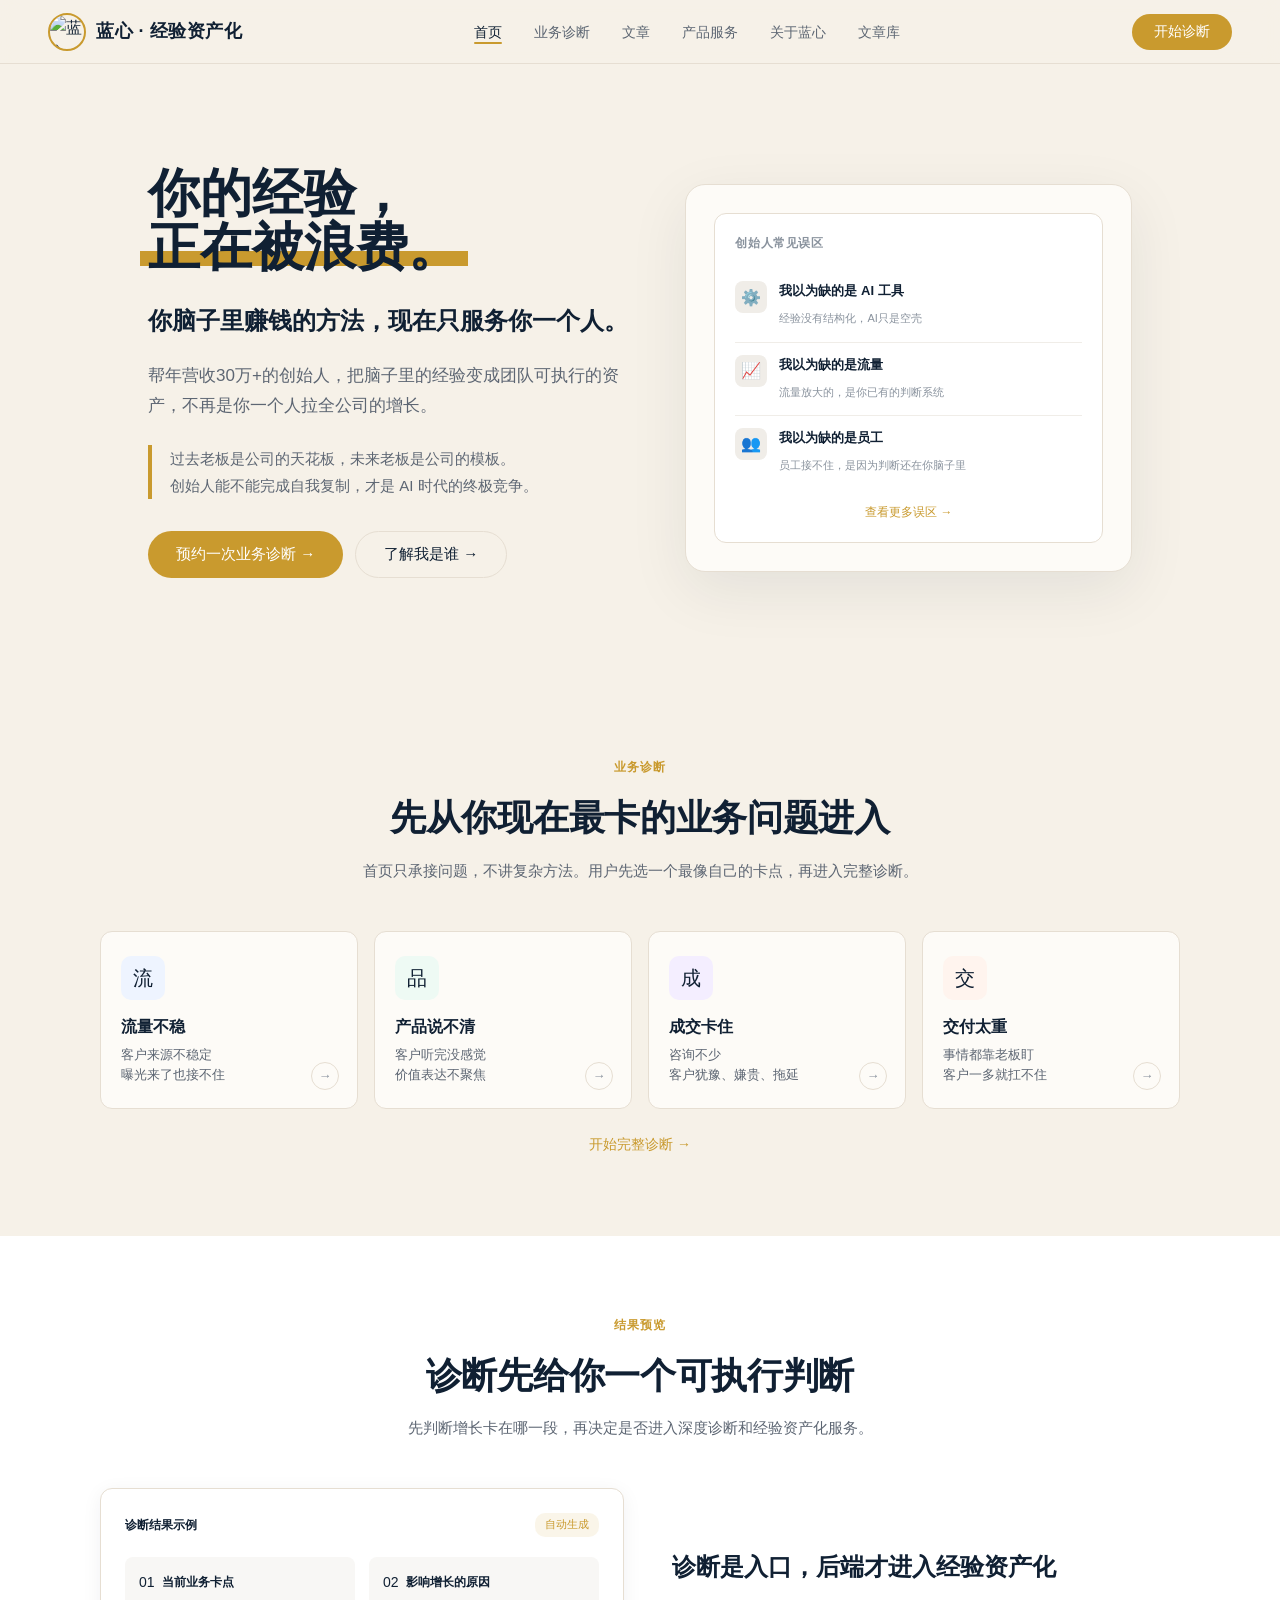
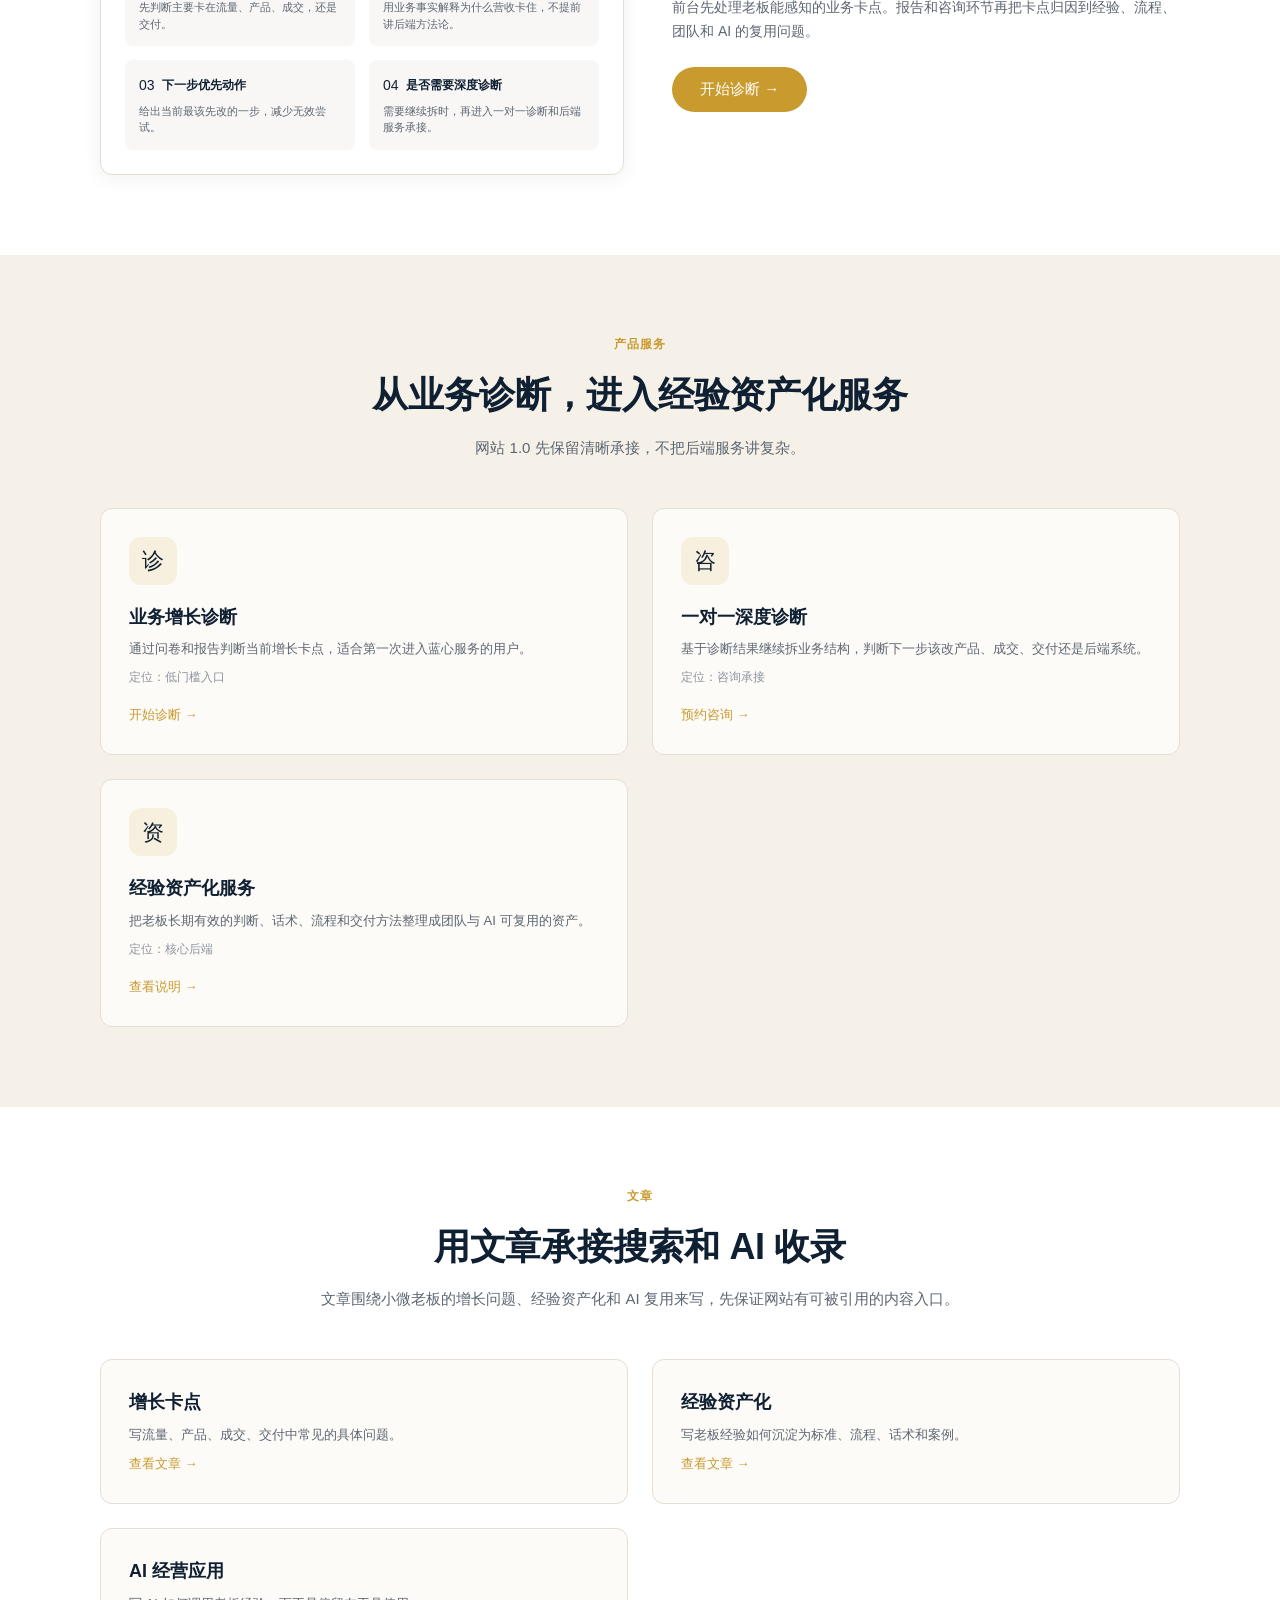
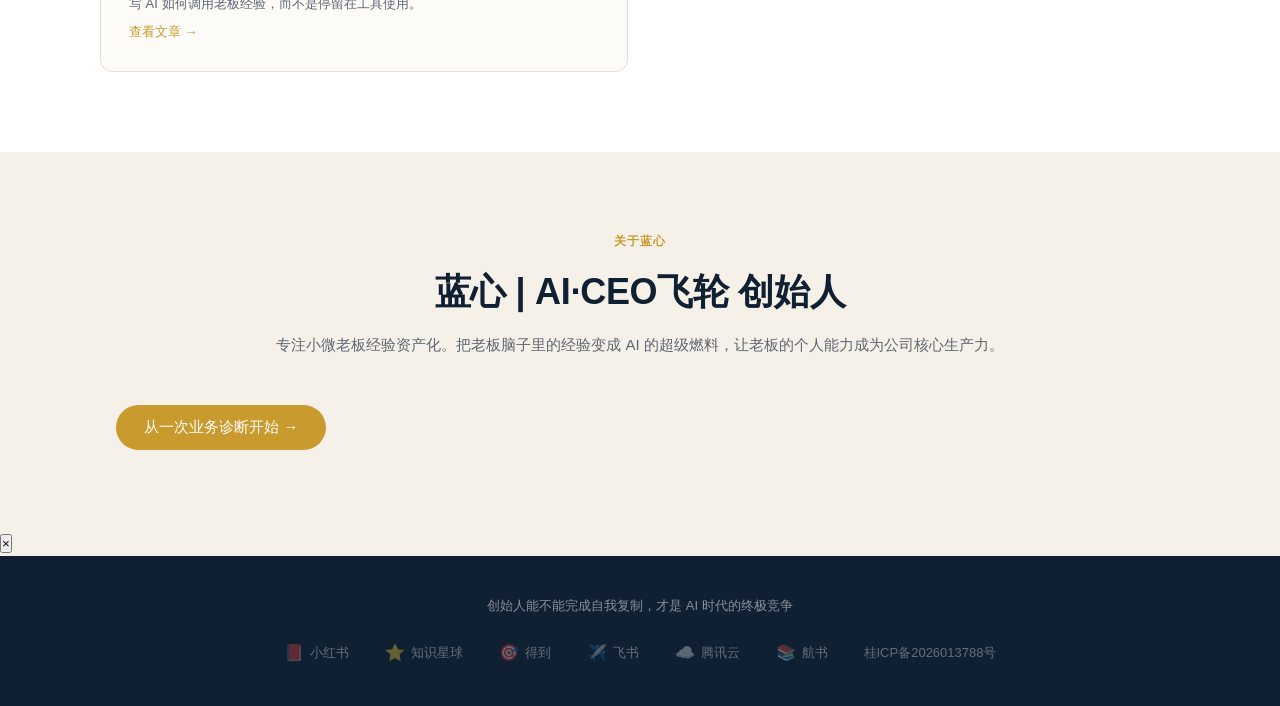
==== commit fe1ab6f8: "Remove homepage AI chat module" ====
--- a/index.html
+++ b/index.html
@@ -790,7 +790,6 @@
 
   <!-- LEFT -->
   <div class="hero-left">
-    <div class="hero-kicker">专注年营收30万+创始人</div>
     <h1 class="hero-title">你的经验，<br><span class="highlight">正在被浪费。</span></h1>
     <p class="hero-subtitle">你脑子里赚钱的方法，现在只服务你一个人。</p>
     <p class="hero-proof">帮年营收30万+的创始人，把脑子里的经验变成团队可执行的资产，不再是你一个人拉全公司的增长。</p>
@@ -801,34 +800,6 @@
     </div>
   </div>
   <div class="hero-visual">
-
-  <!-- CHAT WIDGET -->
-  <div class="chat-widget" id="ai">
-    <div class="chat-header">
-      <div class="chat-header-left">
-        <div class="chat-avatar">蓝</div>
-        <div>
-          <div class="chat-name">蓝心 AI · 经验资产化入口</div>
-          <div class="chat-sub">小微老板业务诊断</div>
-        </div>
-      </div>
-      <div class="online-badge">
-        <div class="online-dot"></div>
-        在线
-      </div>
-    </div>
-    <div class="chat-body">
-      <div class="chat-msg">
-        你好，我是蓝心 AI。<br>
-        先从你的业务卡点进入，再把老板经验整理成 AI 和团队能复用的经营资产。
-      </div>
-    </div>
-    <div class="chat-footer">
-      <input class="chat-input" placeholder="你可以输入你的问题…" />
-      <button class="chat-send">→</button>
-    </div>
-  </div>
-
   <!-- MISCONCEPTIONS -->
   <div class="misconceptions">
     <div class="misc-title">创始人常见误区</div>
@@ -1038,13 +1009,7 @@
 
 <script>
 function scrollToAI(topic) {
-  const el = document.getElementById('ai');
-  el.scrollIntoView({ behavior: 'smooth', block: 'center' });
-  setTimeout(() => {
-    const input = document.querySelector('.chat-input');
-    input.value = '我想解决：' + topic;
-    input.focus();
-  }, 600);
+  startDiagnosis();
 }
 </script>
 <script src="diagnosis.js"></script>
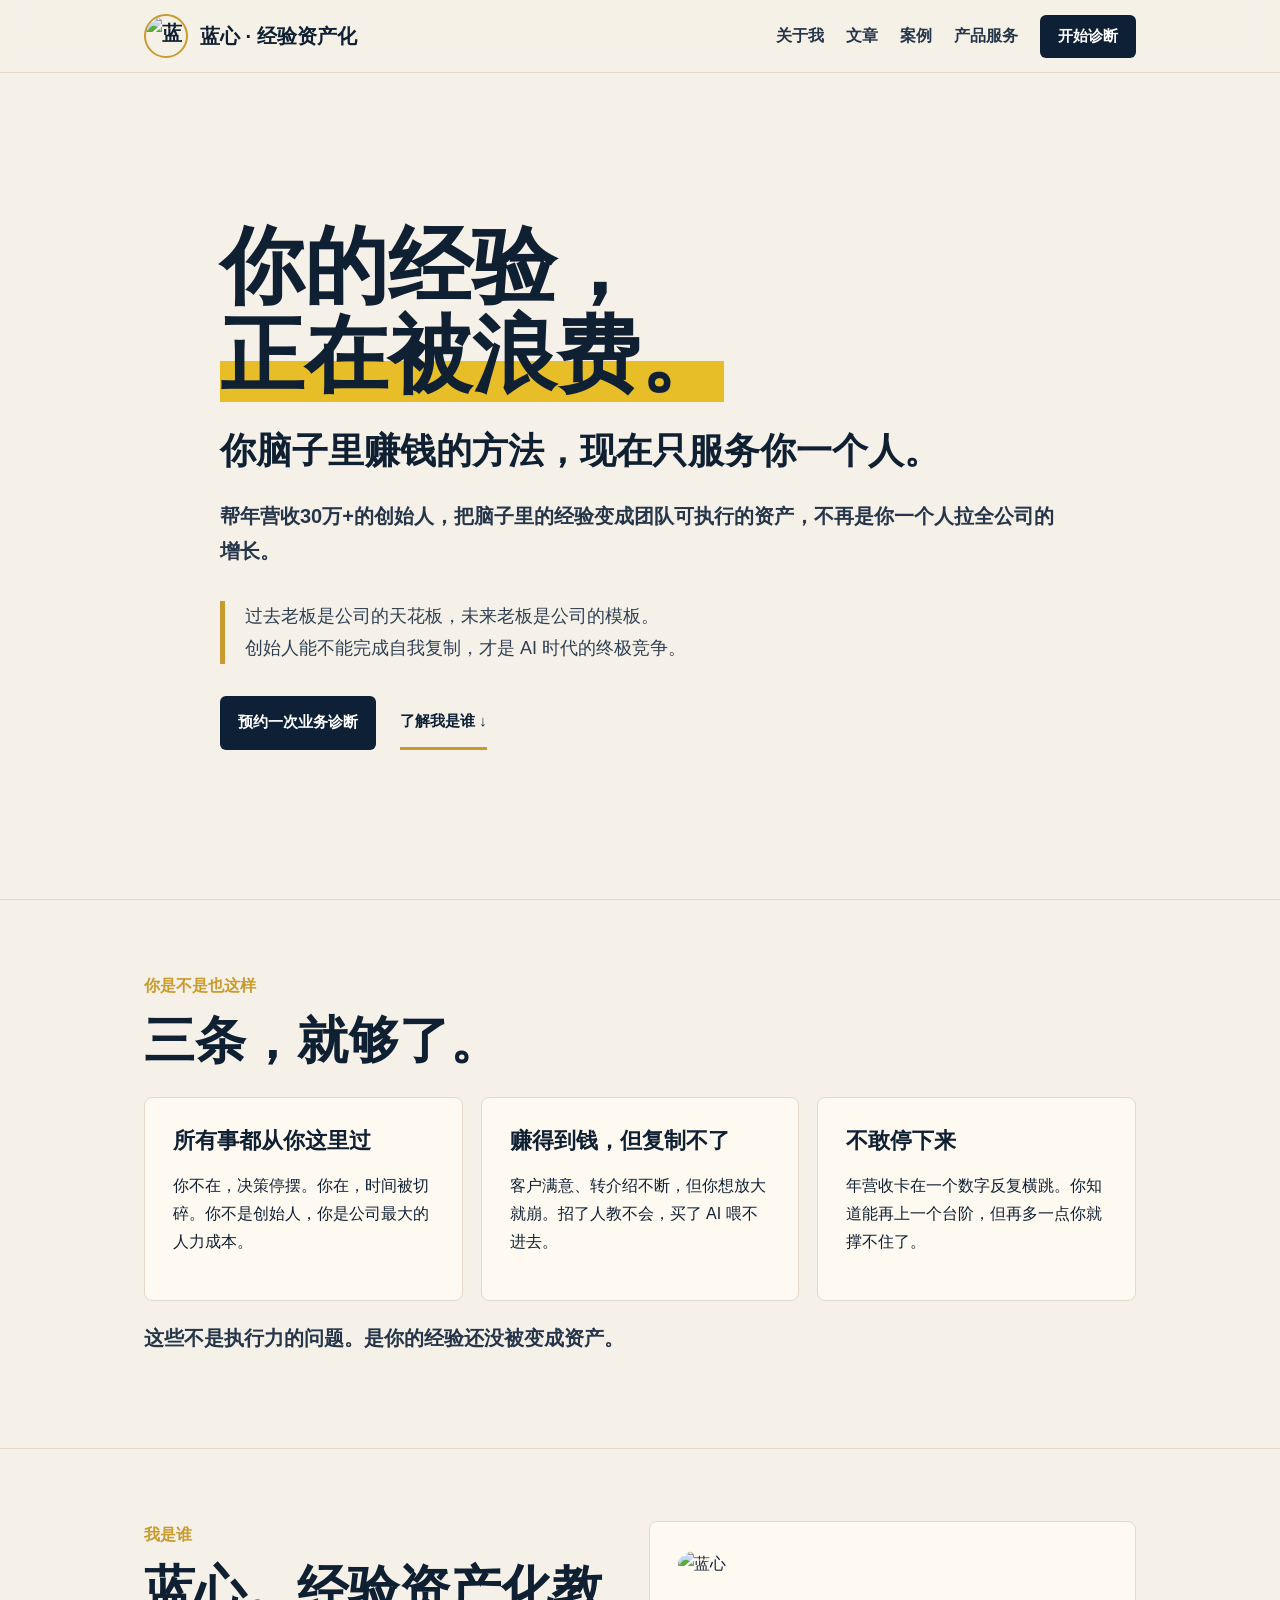
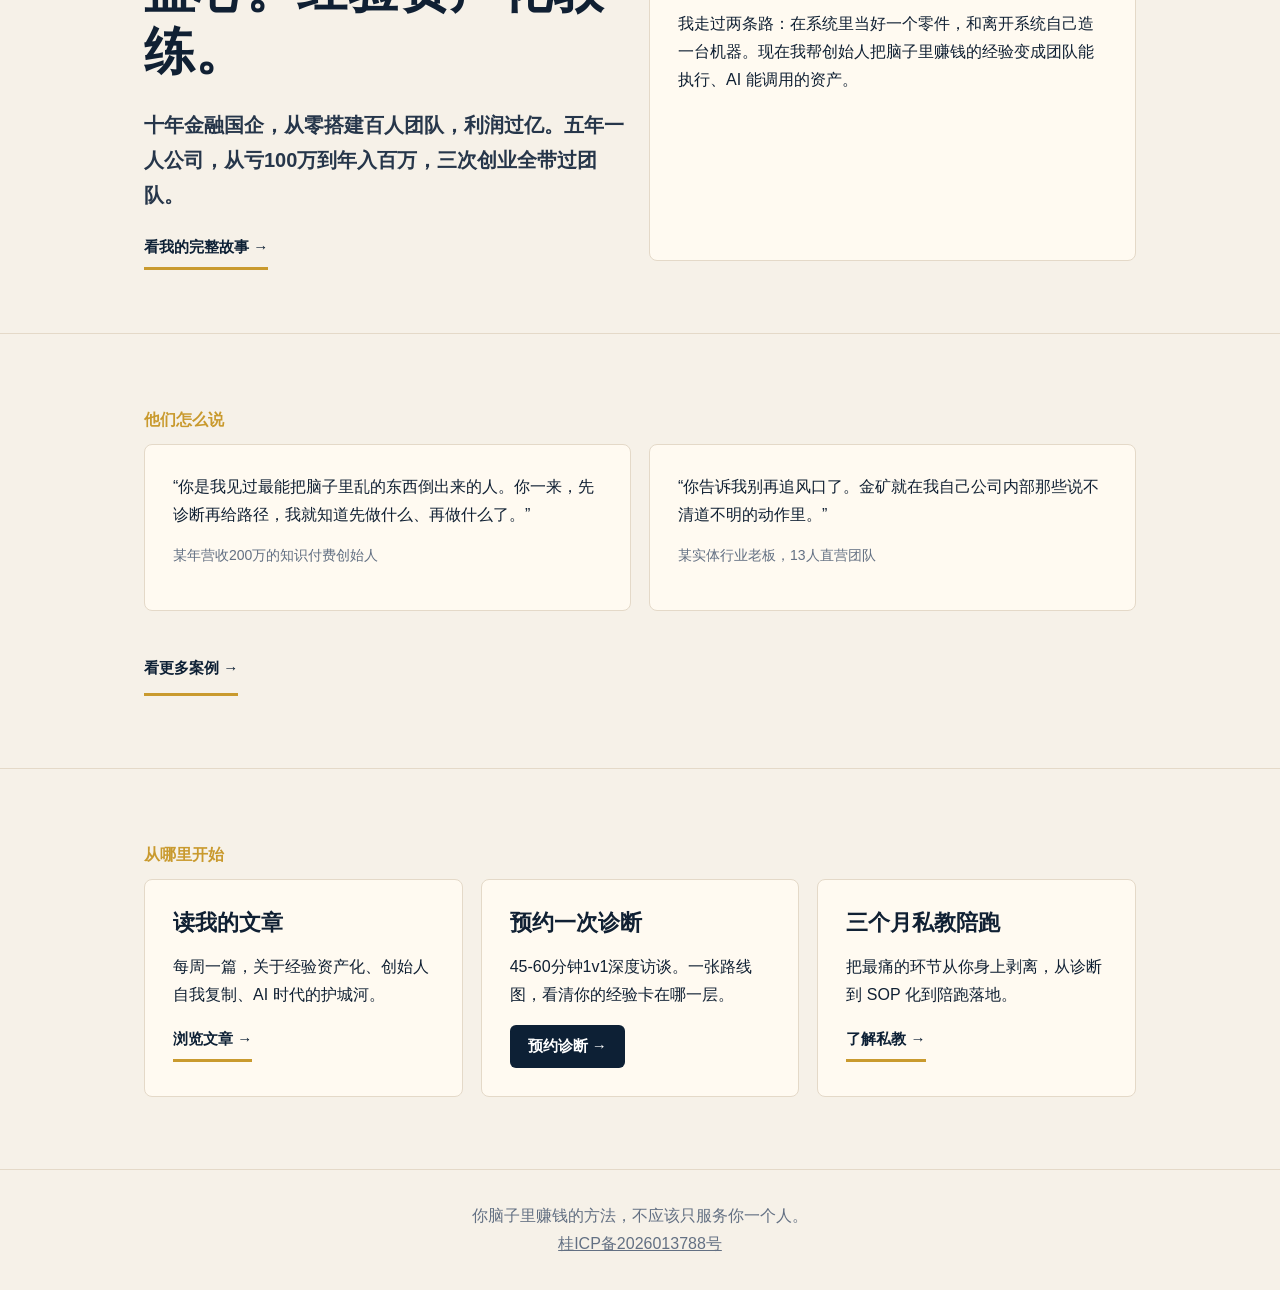
==== commit c769733a: "Rebuild static website" ====
--- a/index.html
+++ b/index.html
@@ -1,1017 +1 @@
-<!DOCTYPE html>
-<html lang="zh-CN">
-<head>
-<meta charset="UTF-8">
-<meta name="viewport" content="width=device-width, initial-scale=1.0">
-<title>蓝心 · 创始人经验资产化诊断</title>
-<meta name="description" content="蓝心，经验资产化操盘手。帮年营收30万+的小微创始人，把脑子里的隐性判断、决策逻辑和沟通语料，变成团队可执行、AI可调用的资产。">
-<style>
-*, *::before, *::after { box-sizing: border-box; margin: 0; padding: 0; }
-
-:root {
-  --bg: #F6F1E8;
-  --bg-white: #FFFFFF;
-  --bg-card: #FDFBF7;
-  --text-primary: #102033;
-  --text-secondary: #5D6673;
-  --text-muted: #8A939E;
-  --gold: #C99A2E;
-  --gold-hover: #B8891F;
-  --border: #E6DED2;
-  --navy: #102033;
-  --navy-light: #13263A;
-  --radius: 12px;
-  --radius-sm: 8px;
-}
-
-body {
-  font-family: -apple-system, BlinkMacSystemFont, "PingFang SC", "Hiragino Sans GB", "Microsoft YaHei", sans-serif;
-  background: var(--bg);
-  color: var(--text-primary);
-  line-height: 1.6;
-}
-
-a { text-decoration: none; color: inherit; }
-
-/* NAV */
-nav {
-  position: sticky;
-  top: 0;
-  z-index: 100;
-  background: rgba(246, 241, 232, 0.92);
-  backdrop-filter: blur(12px);
-  border-bottom: 1px solid var(--border);
-  padding: 0 48px;
-  height: 64px;
-  display: flex;
-  align-items: center;
-  justify-content: space-between;
-}
-
-.nav-logo {
-  display: flex;
-  align-items: center;
-  gap: 10px;
-}
-
-.logo-icon {
-  width: 38px;
-  height: 38px;
-  border-radius: 50%;
-  overflow: hidden;
-  border: 2px solid var(--gold);
-  flex-shrink: 0;
-}
-.logo-icon img {
-  width: 100%;
-  height: 100%;
-  object-fit: cover;
-  object-position: center top;
-}
-
-.logo-text { font-size: 18px; font-weight: 700; color: var(--navy); letter-spacing: 0.5px; }
-
-.nav-links {
-  display: flex;
-  align-items: center;
-  gap: 32px;
-  list-style: none;
-}
-
-.nav-links a {
-  font-size: 14px;
-  color: var(--text-secondary);
-  transition: color 0.2s;
-  position: relative;
-}
-
-.nav-links a:hover, .nav-links a.active { color: var(--navy); }
-.nav-links a.active::after {
-  content: '';
-  position: absolute;
-  bottom: -4px;
-  left: 0; right: 0;
-  height: 2px;
-  background: var(--gold);
-  border-radius: 1px;
-}
-
-.btn-nav {
-  background: var(--gold);
-  color: white;
-  padding: 9px 22px;
-  border-radius: 20px;
-  font-size: 14px;
-  font-weight: 500;
-  transition: background 0.2s;
-  border: none;
-  cursor: pointer;
-}
-.btn-nav:hover { background: var(--gold-hover); }
-
-/* HERO */
-.hero {
-  padding: 86px 48px 72px;
-  display: grid;
-  grid-template-columns: 1.05fr 0.95fr;
-  gap: 44px;
-  max-width: 1080px;
-  margin: 0 auto;
-  align-items: center;
-}
-
-.hero-left { padding-top: 16px; }
-
-.hero-kicker {
-  font-size: 18px;
-  font-weight: 700;
-  color: var(--navy);
-  margin-bottom: 28px;
-}
-
-.hero-title {
-  font-size: 52px;
-  font-weight: 900;
-  line-height: 1.04;
-  color: var(--navy);
-  letter-spacing: 0;
-  margin-bottom: 28px;
-}
-
-.hero-title .highlight {
-  position: relative;
-  display: inline-block;
-  z-index: 0;
-}
-
-.hero-title .highlight::after {
-  content: "";
-  position: absolute;
-  left: -8px;
-  right: -8px;
-  bottom: 8px;
-  height: 28%;
-  background: var(--gold);
-  z-index: -1;
-}
-
-.hero-subtitle {
-  font-size: 24px;
-  color: var(--navy);
-  margin-bottom: 22px;
-  line-height: 1.55;
-  max-width: 780px;
-  font-weight: 700;
-}
-
-.hero-proof {
-  font-size: 17px;
-  color: var(--text-secondary);
-  margin-bottom: 24px;
-  line-height: 1.75;
-  max-width: 760px;
-}
-
-.hero-quote {
-  border-left: 4px solid var(--gold);
-  padding-left: 18px;
-  margin-bottom: 32px;
-  color: var(--text-secondary);
-  font-size: 15px;
-  line-height: 1.8;
-}
-.hero-buttons {
-  display: flex;
-  gap: 12px;
-  margin-bottom: 28px;
-}
-
-.btn-primary {
-  background: var(--gold);
-  color: white;
-  padding: 13px 28px;
-  border-radius: 24px;
-  font-size: 15px;
-  font-weight: 500;
-  border: none;
-  cursor: pointer;
-  transition: background 0.2s, transform 0.15s;
-  display: flex;
-  align-items: center;
-  gap: 8px;
-}
-.btn-primary:hover { background: var(--gold-hover); transform: translateY(-1px); }
-
-.btn-secondary {
-  background: transparent;
-  color: var(--navy);
-  padding: 13px 28px;
-  border-radius: 24px;
-  font-size: 15px;
-  font-weight: 500;
-  border: 1.5px solid var(--border);
-  cursor: pointer;
-  transition: border-color 0.2s, background 0.2s;
-  display: flex;
-  align-items: center;
-  gap: 8px;
-}
-.btn-secondary:hover { border-color: var(--navy); background: rgba(16,32,51,0.04); }
-
-.hero-badges {
-  display: flex;
-  gap: 20px;
-  flex-wrap: wrap;
-}
-
-.hero-visual {
-  background: var(--bg-card);
-  border: 1px solid var(--border);
-  border-radius: 20px;
-  padding: 28px;
-  box-shadow: 0 18px 60px rgba(16,32,51,0.08);
-}
-
-.badge {
-  display: flex;
-  align-items: center;
-  gap: 5px;
-  font-size: 12px;
-  color: var(--text-muted);
-}
-
-.badge-dot {
-  width: 5px;
-  height: 5px;
-  border-radius: 50%;
-  background: var(--gold);
-}
-
-/* AI CHAT WIDGET */
-.chat-widget {
-  background: white;
-  border-radius: 16px;
-  border: 1px solid var(--border);
-  overflow: hidden;
-  box-shadow: 0 4px 24px rgba(16,32,51,0.08);
-}
-
-.chat-header {
-  background: var(--navy);
-  padding: 14px 18px;
-  display: flex;
-  align-items: center;
-  justify-content: space-between;
-}
-
-.chat-header-left {
-  display: flex;
-  align-items: center;
-  gap: 10px;
-}
-
-.chat-avatar {
-  width: 32px;
-  height: 32px;
-  background: var(--gold);
-  border-radius: 50%;
-  display: flex;
-  align-items: center;
-  justify-content: center;
-  font-size: 14px;
-  font-weight: 700;
-  color: white;
-}
-
-.chat-name { color: white; font-size: 13px; font-weight: 500; }
-.chat-sub { color: rgba(255,255,255,0.5); font-size: 11px; }
-
-.online-badge {
-  display: flex;
-  align-items: center;
-  gap: 5px;
-  font-size: 11px;
-  color: #4ADE80;
-}
-
-.online-dot {
-  width: 6px;
-  height: 6px;
-  border-radius: 50%;
-  background: #4ADE80;
-  animation: pulse 2s infinite;
-}
-
-@keyframes pulse {
-  0%, 100% { opacity: 1; }
-  50% { opacity: 0.4; }
-}
-
-.chat-body { padding: 18px; background: #F8F9FA; min-height: 180px; }
-
-.chat-msg {
-  background: white;
-  border-radius: 0 12px 12px 12px;
-  padding: 12px 14px;
-  font-size: 13px;
-  color: var(--text-primary);
-  line-height: 1.6;
-  border: 1px solid #EAEAEA;
-  max-width: 90%;
-}
-
-.chat-footer {
-  padding: 12px 16px;
-  border-top: 1px solid var(--border);
-  display: flex;
-  align-items: center;
-  gap: 10px;
-  background: white;
-}
-
-.chat-input {
-  flex: 1;
-  font-size: 13px;
-  color: var(--text-muted);
-  background: #F6F6F6;
-  border: none;
-  border-radius: 20px;
-  padding: 9px 14px;
-  outline: none;
-}
-
-.chat-send {
-  width: 32px;
-  height: 32px;
-  background: var(--gold);
-  border: none;
-  border-radius: 50%;
-  cursor: pointer;
-  display: flex;
-  align-items: center;
-  justify-content: center;
-  color: white;
-  font-size: 14px;
-}
-
-/* MISCONCEPTIONS */
-.misconceptions {
-  background: white;
-  border-radius: var(--radius);
-  border: 1px solid var(--border);
-  padding: 20px;
-}
-
-.misc-title {
-  font-size: 12px;
-  font-weight: 600;
-  color: var(--text-muted);
-  letter-spacing: 0.05em;
-  margin-bottom: 16px;
-}
-
-.misc-item {
-  display: flex;
-  align-items: flex-start;
-  gap: 12px;
-  padding: 12px 0;
-  border-bottom: 1px solid #F0EDE8;
-  cursor: pointer;
-  transition: opacity 0.2s;
-}
-.misc-item:last-of-type { border-bottom: none; }
-.misc-item:hover { opacity: 0.7; }
-
-.misc-icon {
-  width: 32px;
-  height: 32px;
-  border-radius: 8px;
-  background: #F0EDE8;
-  display: flex;
-  align-items: center;
-  justify-content: center;
-  font-size: 16px;
-  flex-shrink: 0;
-}
-
-.misc-text strong { display: block; font-size: 13px; font-weight: 600; color: var(--navy); margin-bottom: 2px; }
-.misc-text span { font-size: 11px; color: var(--text-muted); line-height: 1.4; }
-
-.misc-more {
-  display: block;
-  text-align: center;
-  font-size: 12px;
-  color: var(--gold);
-  margin-top: 14px;
-  cursor: pointer;
-}
-
-/* SECTIONS */
-section { padding: 80px 48px; }
-section.alt { background: white; }
-
-.section-inner { max-width: 1080px; margin: 0 auto; }
-
-.section-label {
-  text-align: center;
-  font-size: 12px;
-  font-weight: 600;
-  color: var(--gold);
-  letter-spacing: 0.1em;
-  text-transform: uppercase;
-  margin-bottom: 12px;
-}
-
-.section-title {
-  text-align: center;
-  font-size: 36px;
-  font-weight: 700;
-  color: var(--navy);
-  margin-bottom: 12px;
-  letter-spacing: -0.3px;
-}
-
-.section-sub {
-  text-align: center;
-  font-size: 15px;
-  color: var(--text-secondary);
-  margin-bottom: 48px;
-}
-
-/* GOAL GRID */
-.goal-grid {
-  display: grid;
-  grid-template-columns: repeat(4, 1fr);
-  gap: 16px;
-  margin-bottom: 24px;
-}
-
-.goal-card {
-  background: var(--bg-card);
-  border: 1px solid var(--border);
-  border-radius: var(--radius);
-  padding: 24px 20px;
-  cursor: pointer;
-  transition: all 0.2s;
-  position: relative;
-}
-
-.goal-card:hover {
-  border-color: var(--gold);
-  transform: translateY(-2px);
-  box-shadow: 0 8px 24px rgba(201,154,46,0.12);
-}
-
-.goal-icon {
-  width: 44px;
-  height: 44px;
-  border-radius: 10px;
-  display: flex;
-  align-items: center;
-  justify-content: center;
-  font-size: 20px;
-  margin-bottom: 14px;
-}
-
-.goal-icon.blue { background: #EEF4FF; }
-.goal-icon.green { background: #EEFAF4; }
-.goal-icon.purple { background: #F4EEFF; }
-.goal-icon.orange { background: #FFF4EE; }
-
-.goal-name { font-size: 16px; font-weight: 600; color: var(--navy); margin-bottom: 6px; }
-.goal-desc { font-size: 13px; color: var(--text-secondary); line-height: 1.5; }
-
-.goal-arrow {
-  position: absolute;
-  bottom: 18px;
-  right: 18px;
-  width: 28px;
-  height: 28px;
-  border-radius: 50%;
-  border: 1px solid var(--border);
-  display: flex;
-  align-items: center;
-  justify-content: center;
-  font-size: 13px;
-  color: var(--text-muted);
-  transition: all 0.2s;
-}
-
-.goal-card:hover .goal-arrow {
-  background: var(--gold);
-  border-color: var(--gold);
-  color: white;
-}
-
-.more-link {
-  text-align: center;
-  display: block;
-  font-size: 14px;
-  color: var(--gold);
-  cursor: pointer;
-}
-
-/* STEPS */
-.steps {
-  display: grid;
-  grid-template-columns: repeat(4, 1fr);
-  gap: 0;
-  position: relative;
-}
-
-.step {
-  text-align: center;
-  padding: 0 20px;
-  position: relative;
-}
-
-.step:not(:last-child)::after {
-  content: '→';
-  position: absolute;
-  right: -8px;
-  top: 28px;
-  font-size: 18px;
-  color: var(--border);
-}
-
-.step-num {
-  font-size: 11px;
-  font-weight: 700;
-  color: var(--gold);
-  letter-spacing: 0.05em;
-  margin-bottom: 10px;
-}
-
-.step-icon {
-  width: 56px;
-  height: 56px;
-  border-radius: 14px;
-  background: white;
-  border: 1px solid var(--border);
-  display: flex;
-  align-items: center;
-  justify-content: center;
-  font-size: 22px;
-  margin: 0 auto 14px;
-}
-
-.step-name { font-size: 15px; font-weight: 600; color: var(--navy); margin-bottom: 6px; }
-.step-desc { font-size: 12px; color: var(--text-muted); line-height: 1.5; }
-
-/* REPORT SECTION */
-.report-grid {
-  display: grid;
-  grid-template-columns: 1fr 1fr;
-  gap: 32px;
-  align-items: center;
-}
-
-.report-card {
-  background: white;
-  border: 1px solid var(--border);
-  border-radius: var(--radius);
-  padding: 24px;
-  box-shadow: 0 4px 20px rgba(16,32,51,0.06);
-}
-
-.report-card-header {
-  display: flex;
-  align-items: center;
-  justify-content: space-between;
-  margin-bottom: 20px;
-}
-
-.report-tag {
-  font-size: 12px;
-  font-weight: 600;
-  color: var(--navy);
-}
-
-.report-badge {
-  font-size: 11px;
-  color: var(--gold);
-  background: rgba(201,154,46,0.1);
-  padding: 3px 10px;
-  border-radius: 10px;
-}
-
-.report-items {
-  display: grid;
-  grid-template-columns: 1fr 1fr;
-  gap: 14px;
-}
-
-.report-item {
-  background: #F8F7F5;
-  border-radius: var(--radius-sm);
-  padding: 14px;
-}
-
-.report-item-header {
-  display: flex;
-  align-items: center;
-  gap: 7px;
-  margin-bottom: 6px;
-}
-
-.report-item-icon { font-size: 14px; }
-.report-item-name { font-size: 12px; font-weight: 600; color: var(--navy); }
-
-.report-item-text { font-size: 11px; color: var(--text-secondary); line-height: 1.5; }
-
-.report-right { padding-left: 16px; }
-.report-right h3 { font-size: 24px; font-weight: 700; color: var(--navy); margin-bottom: 14px; line-height: 1.3; }
-.report-right p { font-size: 14px; color: var(--text-secondary); margin-bottom: 24px; line-height: 1.7; }
-
-.btn-cta {
-  background: var(--gold);
-  color: white;
-  padding: 13px 28px;
-  border-radius: 24px;
-  font-size: 15px;
-  font-weight: 500;
-  border: none;
-  cursor: pointer;
-  transition: background 0.2s;
-  display: inline-flex;
-  align-items: center;
-  gap: 8px;
-}
-.btn-cta:hover { background: var(--gold-hover); }
-
-/* PRODUCTS */
-.product-grid {
-  display: grid;
-  grid-template-columns: 1fr 1fr;
-  gap: 24px;
-}
-
-.product-card {
-  background: var(--bg-card);
-  border: 1px solid var(--border);
-  border-radius: var(--radius);
-  padding: 28px;
-  transition: all 0.2s;
-}
-
-.product-card:hover {
-  border-color: var(--gold);
-  box-shadow: 0 8px 28px rgba(201,154,46,0.1);
-}
-
-.product-icon {
-  width: 48px;
-  height: 48px;
-  background: rgba(201,154,46,0.12);
-  border-radius: 12px;
-  display: flex;
-  align-items: center;
-  justify-content: center;
-  font-size: 22px;
-  margin-bottom: 18px;
-}
-
-.product-name { font-size: 18px; font-weight: 700; color: var(--navy); margin-bottom: 8px; }
-.product-desc { font-size: 13px; color: var(--text-secondary); line-height: 1.6; margin-bottom: 8px; }
-.product-fit { font-size: 12px; color: var(--text-muted); margin-bottom: 18px; }
-
-.product-link {
-  font-size: 13px;
-  font-weight: 500;
-  color: var(--gold);
-  display: flex;
-  align-items: center;
-  gap: 4px;
-  cursor: pointer;
-}
-
-/* FOOTER */
-footer {
-  background: var(--navy);
-  padding: 40px 48px;
-  text-align: center;
-}
-
-.footer-stat {
-  font-size: 13px;
-  color: rgba(255,255,255,0.5);
-  margin-bottom: 24px;
-}
-
-.footer-logos {
-  display: flex;
-  align-items: center;
-  justify-content: center;
-  gap: 36px;
-  flex-wrap: wrap;
-}
-
-.footer-logo {
-  font-size: 13px;
-  color: rgba(255,255,255,0.35);
-  font-weight: 500;
-  display: flex;
-  align-items: center;
-  gap: 6px;
-}
-
-.footer-logo span { font-size: 16px; }
-
-@media (max-width: 1024px) {
-  .hero { grid-template-columns: 1fr; }
-  .goal-grid { grid-template-columns: repeat(2, 1fr); }
-  .steps { grid-template-columns: repeat(2, 1fr); gap: 24px; }
-  .step:not(:last-child)::after { display: none; }
-  .report-grid { grid-template-columns: 1fr; }
-  .product-grid { grid-template-columns: 1fr; }
-}
-
-@media (max-width: 640px) {
-  nav { padding: 0 20px; }
-  .nav-links { display: none; }
-  .hero { padding: 40px 20px; }
-  .hero-title { font-size: 34px; }
-  section { padding: 56px 20px; }
-  .goal-grid { grid-template-columns: 1fr 1fr; }
-}
-</style>
-<script type="application/ld+json">
-{
-  "@context": "https://schema.org",
-  "@type": "Person",
-  "name": "蓝心",
-  "url": "https://lanxinai.net",
-  "description": "经验资产化操盘手，帮年营收30万+的小微创始人，把脑子里的隐性判断、决策逻辑和沟通语料，变成团队可执行、AI可调用的资产。",
-  "knowsAbout": ["经验资产化", "创始人自我复制", "隐性经验提取", "团队可执行", "AI可调用", "四个断层"],
-  "offers": [
-    {
-      "@type": "Service",
-      "name": "经验断层诊断",
-      "description": "定位创始人经验卡在知识、流程、标准、角色哪一层，生成初步诊断结果",
-      "url": "https://lanxinai.net"
-    },
-    {
-      "@type": "Service",
-      "name": "经验资产化模块",
-      "description": "12周把日销、流量或发售经验提取并建成可运转系统"
-    },
-    {
-      "@type": "Service",
-      "name": "AI可调用经验资产建设",
-      "description": "把创始人的判断规则、触发流程、输出标准和角色边界结构化，让团队可执行、AI可调用"
-    }
-  ]
-}
-</script>
-<link rel="stylesheet" href="diagnosis.css">
-</head>
-<body>
-
-<!-- NAV -->
-<nav>
-  <div class="nav-logo">
-    <div class="logo-icon"><img src="avatar.jpg" alt="蓝心"></div>
-    <div class="logo-text">蓝心 · 经验资产化</div>
-  </div>
-  <ul class="nav-links">
-    <li><a href="#" class="active">首页</a></li>
-    <li><a href="#diagnosis">业务诊断</a></li>
-    <li><a href="#articles">文章</a></li>
-    <li><a href="#solutions">产品服务</a></li>
-    <li><a href="#about">关于蓝心</a></li>
-    
-    <li><a href="blog.html">文章库</a></li>
-  </ul>
-  <button class="btn-nav" onclick="startDiagnosis()">开始诊断</button>
-</nav>
-
-<!-- HERO -->
-<div class="hero">
-
-  <!-- LEFT -->
-  <div class="hero-left">
-    <h1 class="hero-title">你的经验，<br><span class="highlight">正在被浪费。</span></h1>
-    <p class="hero-subtitle">你脑子里赚钱的方法，现在只服务你一个人。</p>
-    <p class="hero-proof">帮年营收30万+的创始人，把脑子里的经验变成团队可执行的资产，不再是你一个人拉全公司的增长。</p>
-    <div class="hero-quote">过去老板是公司的天花板，未来老板是公司的模板。<br>创始人能不能完成自我复制，才是 AI 时代的终极竞争。</div>
-    <div class="hero-buttons">
-      <button class="btn-primary" onclick="startDiagnosis()">预约一次业务诊断 →</button>
-      <button class="btn-secondary" onclick="document.getElementById('about').scrollIntoView({behavior:'smooth'})">了解我是谁 →</button>
-    </div>
-  </div>
-  <div class="hero-visual">
-  <!-- MISCONCEPTIONS -->
-  <div class="misconceptions">
-    <div class="misc-title">创始人常见误区</div>
-    <div class="misc-item">
-      <div class="misc-icon">⚙️</div>
-      <div class="misc-text">
-        <strong>我以为缺的是 AI 工具</strong>
-        <span>经验没有结构化，AI只是空壳</span>
-      </div>
-    </div>
-    <div class="misc-item">
-      <div class="misc-icon">📈</div>
-      <div class="misc-text">
-        <strong>我以为缺的是流量</strong>
-        <span>流量放大的，是你已有的判断系统</span>
-      </div>
-    </div>
-    <div class="misc-item">
-      <div class="misc-icon">👥</div>
-      <div class="misc-text">
-        <strong>我以为缺的是员工</strong>
-        <span>员工接不住，是因为判断还在你脑子里</span>
-      </div>
-    </div>
-    <span class="misc-more">查看更多误区 →</span>
-  </div>
-
-  </div>
-</div>
-
-<!-- SECTION 2: 诊断入口 -->
-<section id="diagnosis">
-  <div class="section-inner">
-    <div class="section-label">业务诊断</div>
-    <h2 class="section-title">先从你现在最卡的业务问题进入</h2>
-    <p class="section-sub">首页只承接问题，不讲复杂方法。用户先选一个最像自己的卡点，再进入完整诊断。</p>
-
-    <div class="goal-grid">
-      <div class="goal-card" onclick="startDiagnosis()">
-        <div class="goal-icon blue">流</div>
-        <div class="goal-name">流量不稳</div>
-        <div class="goal-desc">客户来源不稳定<br>曝光来了也接不住</div>
-        <div class="goal-arrow">→</div>
-      </div>
-      <div class="goal-card" onclick="startDiagnosis()">
-        <div class="goal-icon green">品</div>
-        <div class="goal-name">产品说不清</div>
-        <div class="goal-desc">客户听完没感觉<br>价值表达不聚焦</div>
-        <div class="goal-arrow">→</div>
-      </div>
-      <div class="goal-card" onclick="startDiagnosis()">
-        <div class="goal-icon purple">成</div>
-        <div class="goal-name">成交卡住</div>
-        <div class="goal-desc">咨询不少<br>客户犹豫、嫌贵、拖延</div>
-        <div class="goal-arrow">→</div>
-      </div>
-      <div class="goal-card" onclick="startDiagnosis()">
-        <div class="goal-icon orange">交</div>
-        <div class="goal-name">交付太重</div>
-        <div class="goal-desc">事情都靠老板盯<br>客户一多就扛不住</div>
-        <div class="goal-arrow">→</div>
-      </div>
-    </div>
-
-    <span class="more-link" onclick="startDiagnosis()">开始完整诊断 →</span>
-  </div>
-</section>
-
-<!-- SECTION 3: 诊断结果 -->
-<section class="alt">
-  <div class="section-inner">
-    <div class="section-label">结果预览</div>
-    <h2 class="section-title">诊断先给你一个可执行判断</h2>
-    <p class="section-sub">先判断增长卡在哪一段，再决定是否进入深度诊断和经验资产化服务。</p>
-
-    <div class="report-grid">
-      <div class="report-card">
-        <div class="report-card-header">
-          <span class="report-tag">诊断结果示例</span>
-          <span class="report-badge">自动生成</span>
-        </div>
-        <div class="report-items">
-          <div class="report-item">
-            <div class="report-item-header"><span class="report-item-icon">01</span><span class="report-item-name">当前业务卡点</span></div>
-            <div class="report-item-text">先判断主要卡在流量、产品、成交，还是交付。</div>
-          </div>
-          <div class="report-item">
-            <div class="report-item-header"><span class="report-item-icon">02</span><span class="report-item-name">影响增长的原因</span></div>
-            <div class="report-item-text">用业务事实解释为什么营收卡住，不提前讲后端方法论。</div>
-          </div>
-          <div class="report-item">
-            <div class="report-item-header"><span class="report-item-icon">03</span><span class="report-item-name">下一步优先动作</span></div>
-            <div class="report-item-text">给出当前最该先改的一步，减少无效尝试。</div>
-          </div>
-          <div class="report-item">
-            <div class="report-item-header"><span class="report-item-icon">04</span><span class="report-item-name">是否需要深度诊断</span></div>
-            <div class="report-item-text">需要继续拆时，再进入一对一诊断和后端服务承接。</div>
-          </div>
-        </div>
-      </div>
-
-      <div class="report-right">
-        <h3>诊断是入口，后端才进入经验资产化</h3>
-        <p>前台先处理老板能感知的业务卡点。报告和咨询环节再把卡点归因到经验、流程、团队和 AI 的复用问题。</p>
-        <button class="btn-cta" onclick="startDiagnosis()">开始诊断 →</button>
-      </div>
-    </div>
-  </div>
-</section>
-
-<!-- SECTION 4: 服务承接 -->
-<section id="solutions">
-  <div class="section-inner">
-    <div class="section-label">产品服务</div>
-    <h2 class="section-title">从业务诊断，进入经验资产化服务</h2>
-    <p class="section-sub">网站 1.0 先保留清晰承接，不把后端服务讲复杂。</p>
-
-    <div class="product-grid">
-      <div class="product-card">
-        <div class="product-icon">诊</div>
-        <div class="product-name">业务增长诊断</div>
-        <div class="product-desc">通过问卷和报告判断当前增长卡点，适合第一次进入蓝心服务的用户。</div>
-        <div class="product-fit">定位：低门槛入口</div>
-        <div class="product-link" onclick="startDiagnosis()">开始诊断 →</div>
-      </div>
-      <div class="product-card">
-        <div class="product-icon">咨</div>
-        <div class="product-name">一对一深度诊断</div>
-        <div class="product-desc">基于诊断结果继续拆业务结构，判断下一步该改产品、成交、交付还是后端系统。</div>
-        <div class="product-fit">定位：咨询承接</div>
-        <div class="product-link">预约咨询 →</div>
-      </div>
-      <div class="product-card">
-        <div class="product-icon">资</div>
-        <div class="product-name">经验资产化服务</div>
-        <div class="product-desc">把老板长期有效的判断、话术、流程和交付方法整理成团队与 AI 可复用的资产。</div>
-        <div class="product-fit">定位：核心后端</div>
-        <div class="product-link">查看说明 →</div>
-      </div>
-    </div>
-  </div>
-</section>
-
-<!-- SECTION 5: 文章入口 -->
-<section class="alt" id="articles">
-  <div class="section-inner">
-    <div class="section-label">文章</div>
-    <h2 class="section-title">用文章承接搜索和 AI 收录</h2>
-    <p class="section-sub">文章围绕小微老板的增长问题、经验资产化和 AI 复用来写，先保证网站有可被引用的内容入口。</p>
-
-    <div class="product-grid">
-      <div class="product-card">
-        <div class="product-name">增长卡点</div>
-        <div class="product-desc">写流量、产品、成交、交付中常见的具体问题。</div>
-        <a class="product-link" href="blog.html">查看文章 →</a>
-      </div>
-      <div class="product-card">
-        <div class="product-name">经验资产化</div>
-        <div class="product-desc">写老板经验如何沉淀为标准、流程、话术和案例。</div>
-        <a class="product-link" href="blog.html">查看文章 →</a>
-      </div>
-      <div class="product-card">
-        <div class="product-name">AI 经营应用</div>
-        <div class="product-desc">写 AI 如何调用老板经验，而不是停留在工具使用。</div>
-        <a class="product-link" href="blog.html">查看文章 →</a>
-      </div>
-    </div>
-  </div>
-</section>
-
-<!-- SECTION 6: 关于蓝心 -->
-<section id="about">
-  <div class="section-inner">
-    <div class="section-label">关于蓝心</div>
-    <h2 class="section-title">蓝心 | AI·CEO飞轮 创始人</h2>
-    <p class="section-sub">专注小微老板经验资产化。把老板脑子里的经验变成 AI 的超级燃料，让老板的个人能力成为公司核心生产力。</p>
-    <div class="report-right">
-      <button class="btn-cta" onclick="startDiagnosis()">从一次业务诊断开始 →</button>
-    </div>
-  </div>
-</section>
-<!-- DIAGNOSIS APP -->
-<div class="diagnosis-overlay" id="diagnosisApp" aria-hidden="true">
-  <div class="diagnosis-topbar">
-    <div class="diagnosis-topbar-inner">
-      <div class="diagnosis-progress-track"><div class="diagnosis-progress-fill" id="diagnosisProgress"></div></div>
-      <button class="diagnosis-close" type="button" id="diagnosisClose" aria-label="关闭诊断">×</button>
-    </div>
-  </div>
-  <main class="diagnosis-shell">
-    <div id="diagnosisMount"></div>
-  </main>
-</div>
-<!-- FOOTER -->
-<footer>
-  <div class="footer-stat">创始人能不能完成自我复制，才是 AI 时代的终极竞争</div>
-  <div class="footer-logos">
-    <div class="footer-logo"><span>📕</span> 小红书</div>
-    <div class="footer-logo"><span>⭐</span> 知识星球</div>
-    <div class="footer-logo"><span>🎯</span> 得到</div>
-    <div class="footer-logo"><span>✈️</span> 飞书</div>
-    <div class="footer-logo"><span>☁️</span> 腾讯云</div>
-    <div class="footer-logo"><span>📚</span> 航书</div>
-    <a class="footer-logo" href="https://beian.miit.gov.cn/" target="_blank" rel="noopener">桂ICP备2026013788号</a>
-  </div>
-</footer>
-
-<script>
-function scrollToAI(topic) {
-  startDiagnosis();
-}
-</script>
-<script src="diagnosis.js"></script>
-</body>
-</html>
+﻿<!doctype html><html lang="zh-CN"><head><meta charset="utf-8"><meta name="viewport" content="width=device-width,initial-scale=1"><link rel="stylesheet" href="site.css"><title>蓝心 · 经验资产化</title><meta name="description" content="帮小微老板把脑子里的经验变成团队可执行、AI可调用的经营资产。"></head><body><nav class="nav"><div class="nav-inner"><a class="brand" href="index.html"><img src="avatar.jpg" alt="蓝心"><span>蓝心 · 经验资产化</span></a><div class="links"><a href="about.html">关于我</a><a href="blog.html">文章</a><a href="cases.html">案例</a><a href="services.html">产品服务</a><button class="btn-primary" onclick="startDiagnosis()">开始诊断</button></div></div></nav><main><section class="hero"><div class="wrap"><h1>你的经验，<br><span class="mark">正在被浪费。</span></h1><p class="lead">你脑子里赚钱的方法，现在只服务你一个人。</p><p class="sub">帮年营收30万+的创始人，把脑子里的经验变成团队可执行的资产，不再是你一个人拉全公司的增长。</p><div class="quote">过去老板是公司的天花板，未来老板是公司的模板。<br>创始人能不能完成自我复制，才是 AI 时代的终极竞争。</div><div class="actions"><button class="btn-primary" onclick="startDiagnosis()">预约一次业务诊断</button><a class="btn-line" href="about.html">了解我是谁 ↓</a></div></div></section><section class="section"><div class="wrap"><div class="eyebrow">你是不是也这样</div><h2>三条，就够了。</h2><div class="grid"><div class="card"><h3>所有事都从你这里过</h3><p>你不在，决策停摆。你在，时间被切碎。你不是创始人，你是公司最大的人力成本。</p></div><div class="card"><h3>赚得到钱，但复制不了</h3><p>客户满意、转介绍不断，但你想放大就崩。招了人教不会，买了 AI 喂不进去。</p></div><div class="card"><h3>不敢停下来</h3><p>年营收卡在一个数字反复横跳。你知道能再上一个台阶，但再多一点你就撑不住了。</p></div></div><p class="sub">这些不是执行力的问题。是你的经验还没被变成资产。</p></div></section><section class="section"><div class="wrap grid two"><div><div class="eyebrow">我是谁</div><h2>蓝心。经验资产化教练。</h2><p class="sub">十年金融国企，从零搭建百人团队，利润过亿。五年一人公司，从亏100万到年入百万，三次创业全带过团队。</p><a class="btn-line" href="about.html">看我的完整故事 →</a></div><div class="card"><img src="avatar.jpg" alt="蓝心" style="width:96px;height:96px;border-radius:50%;object-fit:cover;margin-bottom:16px"><p>我走过两条路：在系统里当好一个零件，和离开系统自己造一台机器。现在我帮创始人把脑子里赚钱的经验变成团队能执行、AI 能调用的资产。</p></div></div></section><section class="section"><div class="wrap"><div class="eyebrow">他们怎么说</div><div class="grid two"><div class="card">“你是我见过最能把脑子里乱的东西倒出来的人。你一来，先诊断再给路径，我就知道先做什么、再做什么了。”<p class="meta">某年营收200万的知识付费创始人</p></div><div class="card">“你告诉我别再追风口了。金矿就在我自己公司内部那些说不清道不明的动作里。”<p class="meta">某实体行业老板，13人直营团队</p></div></div><div class="actions"><a class="btn-line" href="cases.html">看更多案例 →</a></div></div></section><section class="section"><div class="wrap"><div class="eyebrow">从哪里开始</div><div class="grid"><div class="card"><h3>读我的文章</h3><p>每周一篇，关于经验资产化、创始人自我复制、AI 时代的护城河。</p><a class="btn-line" href="blog.html">浏览文章 →</a></div><div class="card"><h3>预约一次诊断</h3><p>45-60分钟1v1深度访谈。一张路线图，看清你的经验卡在哪一层。</p><button class="btn-primary" onclick="startDiagnosis()">预约诊断 →</button></div><div class="card"><h3>三个月私教陪跑</h3><p>把最痛的环节从你身上剥离，从诊断到 SOP 化到陪跑落地。</p><a class="btn-line" href="services.html">了解私教 →</a></div></div></div></section></main><footer class="footer">你脑子里赚钱的方法，不应该只服务你一个人。<br><a href="https://beian.miit.gov.cn/" target="_blank">桂ICP备2026013788号</a></footer><script src="diagnosis.js"></script></body></html>
--- a/site.css
+++ b/site.css
@@ -0,0 +1 @@
+﻿:root{--bg:#f6f1e8;--paper:#fffaf1;--ink:#102033;--muted:#637083;--line:#e4d9c8;--gold:#c99a2e;--navy:#0d2035}*{box-sizing:border-box}html{scroll-behavior:smooth}body{margin:0;background:var(--bg);color:var(--ink);font-family:-apple-system,BlinkMacSystemFont,"Segoe UI","PingFang SC","Microsoft YaHei",sans-serif;line-height:1.75}a{color:inherit;text-decoration:none}.nav{position:sticky;top:0;z-index:20;background:rgba(246,241,232,.96);border-bottom:1px solid var(--line);backdrop-filter:blur(12px)}.nav-inner{max-width:1040px;margin:auto;padding:14px 24px;display:flex;align-items:center;justify-content:space-between;gap:20px}.brand{display:flex;align-items:center;gap:12px;font-size:20px;font-weight:850}.brand img{width:44px;height:44px;border-radius:50%;object-fit:cover;border:2px solid var(--gold)}.links{display:flex;align-items:center;gap:22px;font-weight:650}.links a{color:#26364a}.btn-primary,.btn-line{border:0;border-radius:6px;padding:12px 18px;font-size:15px;font-weight:850;cursor:pointer}.btn-primary{background:var(--navy);color:white}.btn-line{background:transparent;color:var(--navy);border-bottom:3px solid var(--gold);border-radius:0;padding-left:0;padding-right:0}.wrap{max-width:1040px;margin:auto;padding:72px 24px}.hero{min-height:calc(100vh - 74px);display:grid;align-items:center}.hero h1,.page-title{font-size:clamp(44px,7vw,84px);line-height:1.05;margin:0 0 28px;letter-spacing:0}.mark{background:linear-gradient(transparent 56%,#e7bd28 0)}.lead{font-size:clamp(24px,3vw,36px);line-height:1.35;font-weight:850;margin:0 0 24px}.sub{font-size:20px;max-width:840px;color:#26364a;font-weight:650}.quote{border-left:5px solid var(--gold);padding-left:20px;margin:32px 0;color:#2f4054;font-size:18px}.actions{display:flex;gap:24px;flex-wrap:wrap;margin-top:32px}.section{border-top:1px solid var(--line)}.eyebrow{color:var(--gold);font-weight:850;margin-bottom:10px}.section h2{font-size:clamp(32px,4vw,52px);line-height:1.2;margin:0 0 26px}.grid{display:grid;grid-template-columns:repeat(3,1fr);gap:18px}.grid.two{grid-template-columns:repeat(2,1fr)}.card,.case,.service{background:var(--paper);border:1px solid var(--line);border-radius:8px;padding:28px}.card h3{font-size:22px;line-height:1.35;margin:0 0 12px}.meta{color:var(--muted);font-size:14px}.story p{font-size:18px;margin:0 0 20px}.article{display:block;border-bottom:1px solid var(--line);padding:28px 0}.article h3{font-size:24px;line-height:1.35;margin:0 0 8px}.case,.service{margin-bottom:22px}.case h2,.service h2{font-size:30px;margin:0 0 18px}.tag{display:inline-block;background:#efe3c9;color:#6d4a00;border-radius:99px;padding:4px 10px;font-size:13px;font-weight:850;margin:0 8px 8px 0}.footer{border-top:1px solid var(--line);padding:32px 24px;text-align:center;color:var(--muted)}.footer a{text-decoration:underline}.diagnosis-overlay{position:fixed;inset:0;background:#f6f1e8;z-index:99;display:none;overflow:auto}.diagnosis-overlay.active{display:block}.diag-box{max-width:760px;margin:0 auto;padding:56px 20px}.diag-card{background:white;border:1px solid var(--line);border-radius:10px;padding:28px}.diag-card h2{font-size:32px;line-height:1.25}.diag-options{display:grid;gap:12px;margin:24px 0}.diag-options button,.diag-next,.diag-close{border:1px solid var(--line);background:#fffaf1;border-radius:8px;padding:14px;text-align:left;cursor:pointer;font-size:16px}.diag-next,.diag-close{text-align:center;background:var(--navy);color:#fff;border:0}.diag-close{position:fixed;right:18px;top:18px;width:44px;height:44px;padding:0}.diag-textarea{width:100%;min-height:140px;border:1px solid var(--line);border-radius:8px;padding:14px;font-size:16px}.progress{height:6px;background:#e8dfd2;border-radius:99px;overflow:hidden;margin-bottom:22px}.bar{height:100%;width:0;background:var(--gold);transition:.2s}@media(max-width:760px){.links{display:none}.wrap{padding:50px 20px}.hero h1,.page-title{font-size:42px}.lead{font-size:24px}.grid,.grid.two{grid-template-columns:1fr}.btn-primary,.btn-line{width:100%;text-align:center}.brand{font-size:18px}.brand img{width:38px;height:38px}}
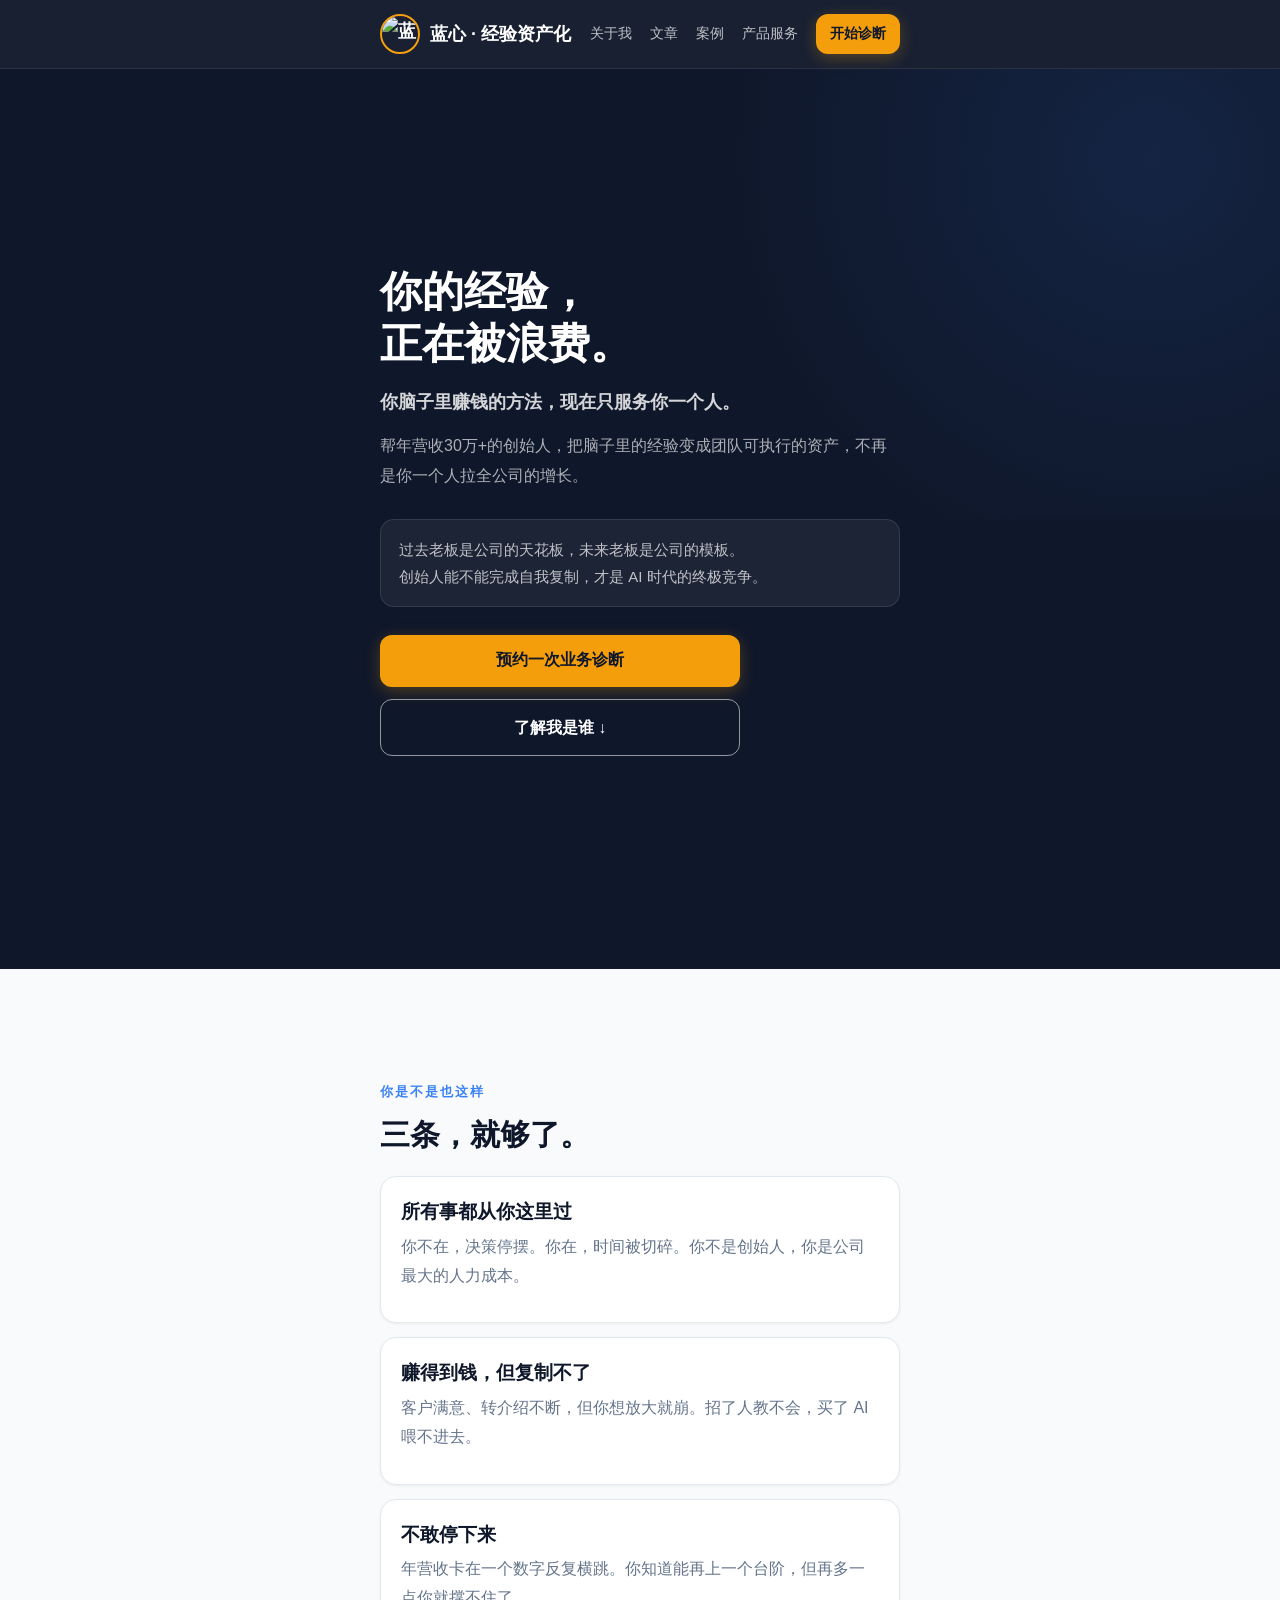
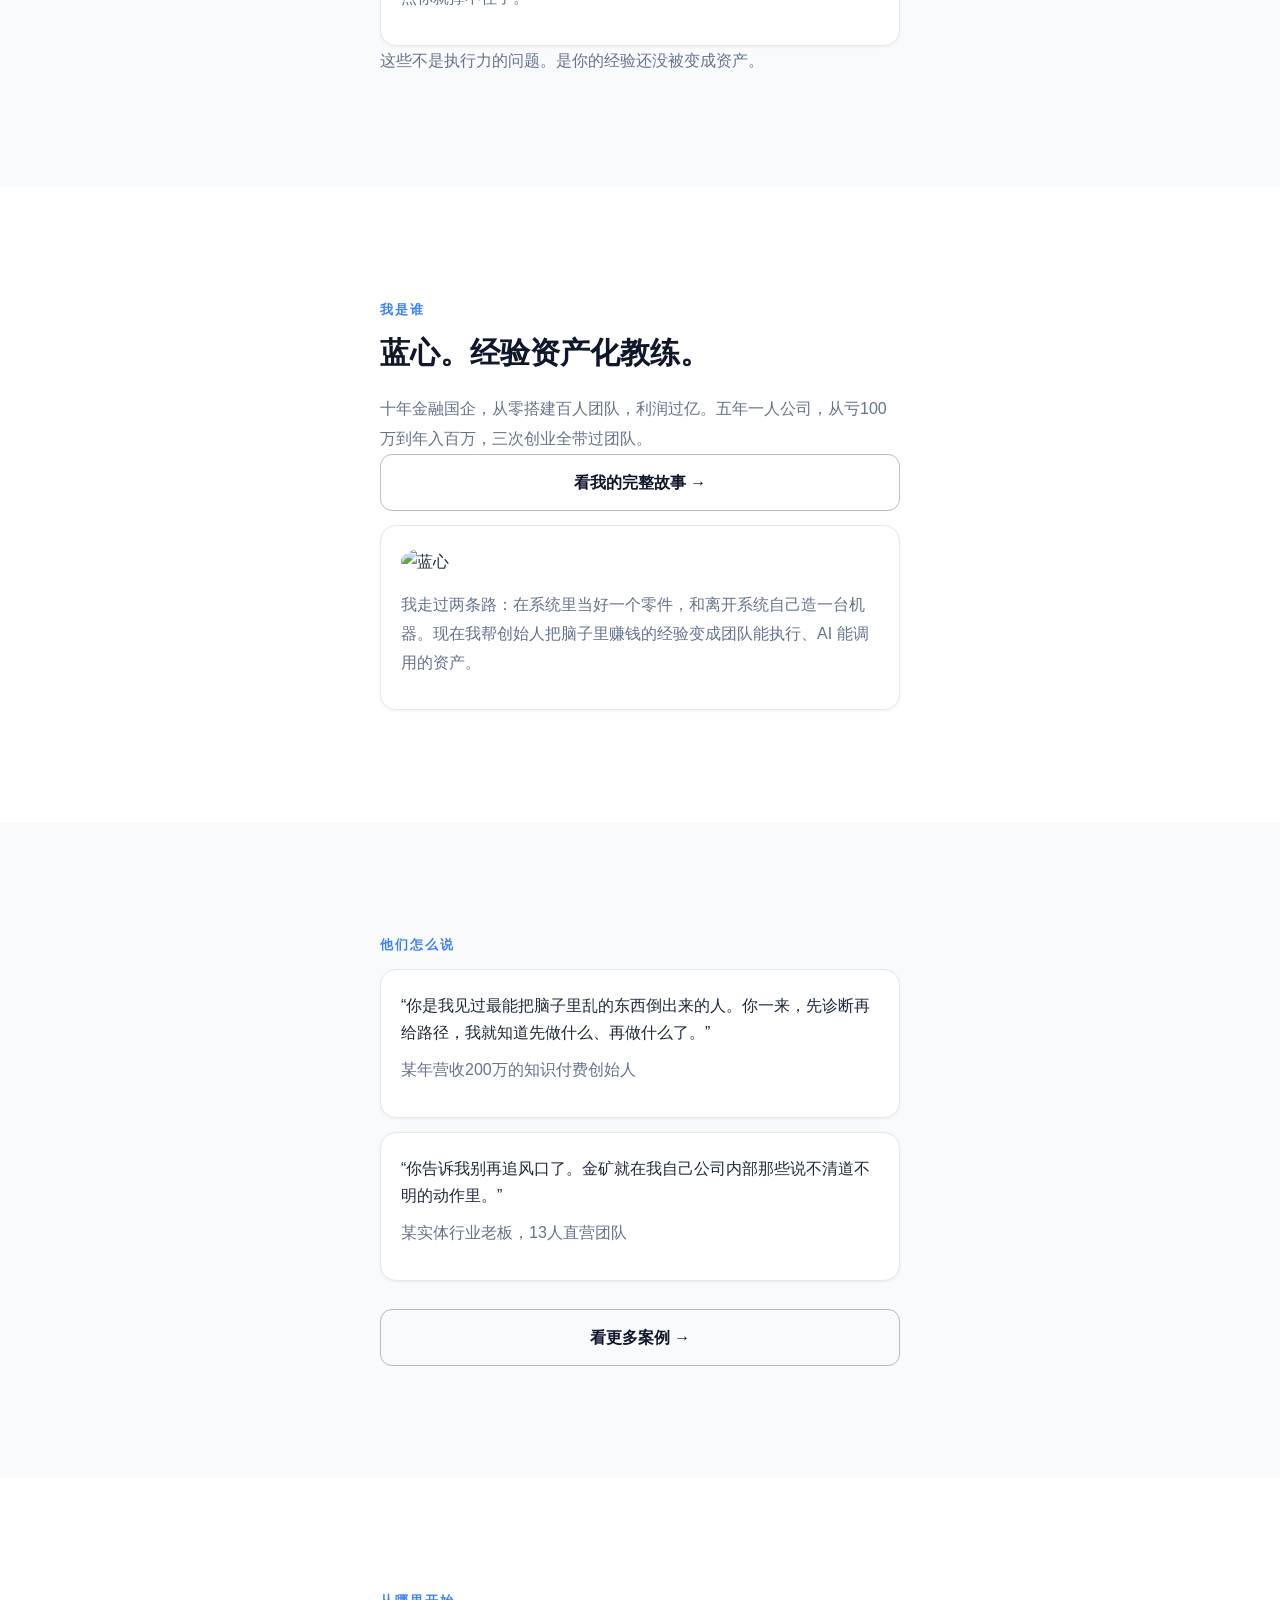
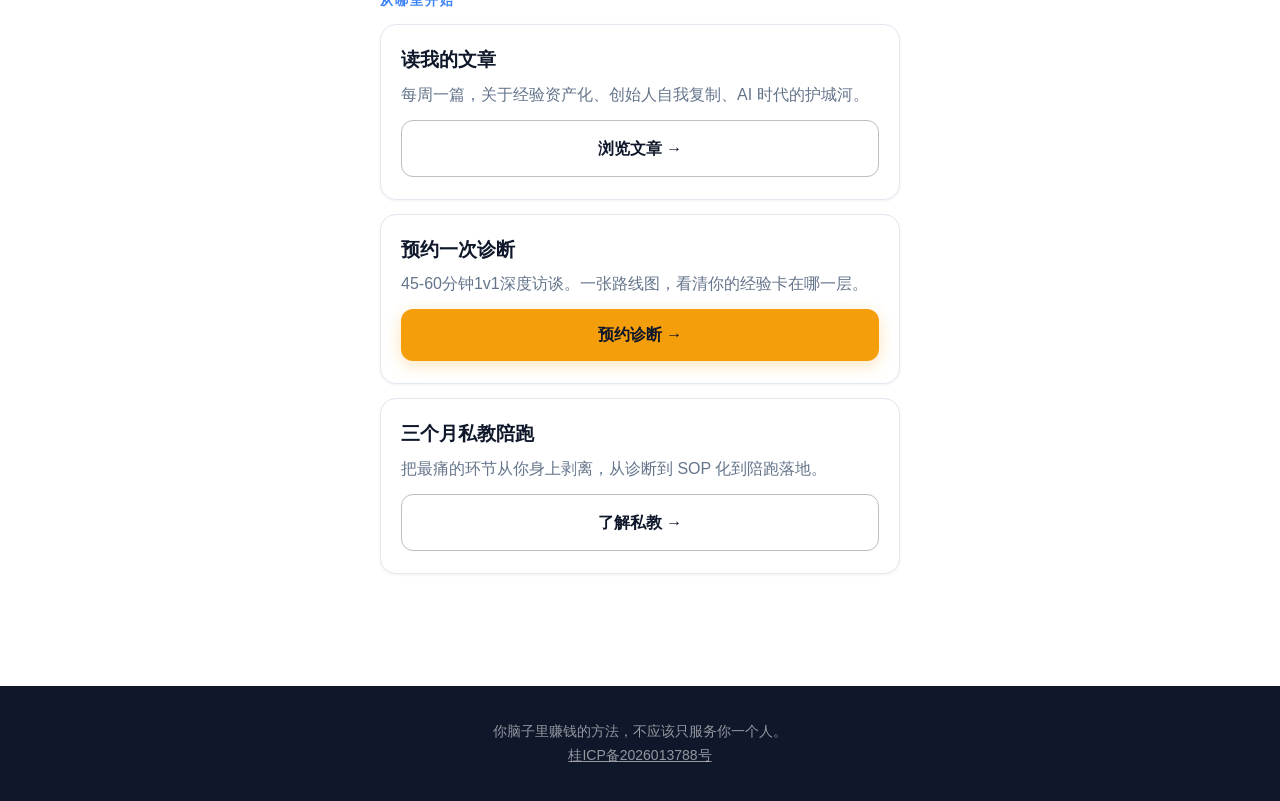
==== commit e8a20d3a: "Bust CSS cache for contrast fix" ====
--- a/index.html
+++ b/index.html
@@ -1 +1 @@
-﻿<!doctype html><html lang="zh-CN"><head><meta charset="utf-8"><meta name="viewport" content="width=device-width,initial-scale=1"><link rel="stylesheet" href="site.css"><title>蓝心 · 经验资产化</title><meta name="description" content="帮小微老板把脑子里的经验变成团队可执行、AI可调用的经营资产。"></head><body><nav class="nav"><div class="nav-inner"><a class="brand" href="index.html"><img src="avatar.jpg" alt="蓝心"><span>蓝心 · 经验资产化</span></a><div class="links"><a href="about.html">关于我</a><a href="blog.html">文章</a><a href="cases.html">案例</a><a href="services.html">产品服务</a><button class="btn-primary" onclick="startDiagnosis()">开始诊断</button></div></div></nav><main><section class="hero"><div class="wrap"><h1>你的经验，<br><span class="mark">正在被浪费。</span></h1><p class="lead">你脑子里赚钱的方法，现在只服务你一个人。</p><p class="sub">帮年营收30万+的创始人，把脑子里的经验变成团队可执行的资产，不再是你一个人拉全公司的增长。</p><div class="quote">过去老板是公司的天花板，未来老板是公司的模板。<br>创始人能不能完成自我复制，才是 AI 时代的终极竞争。</div><div class="actions"><button class="btn-primary" onclick="startDiagnosis()">预约一次业务诊断</button><a class="btn-line" href="about.html">了解我是谁 ↓</a></div></div></section><section class="section"><div class="wrap"><div class="eyebrow">你是不是也这样</div><h2>三条，就够了。</h2><div class="grid"><div class="card"><h3>所有事都从你这里过</h3><p>你不在，决策停摆。你在，时间被切碎。你不是创始人，你是公司最大的人力成本。</p></div><div class="card"><h3>赚得到钱，但复制不了</h3><p>客户满意、转介绍不断，但你想放大就崩。招了人教不会，买了 AI 喂不进去。</p></div><div class="card"><h3>不敢停下来</h3><p>年营收卡在一个数字反复横跳。你知道能再上一个台阶，但再多一点你就撑不住了。</p></div></div><p class="sub">这些不是执行力的问题。是你的经验还没被变成资产。</p></div></section><section class="section"><div class="wrap grid two"><div><div class="eyebrow">我是谁</div><h2>蓝心。经验资产化教练。</h2><p class="sub">十年金融国企，从零搭建百人团队，利润过亿。五年一人公司，从亏100万到年入百万，三次创业全带过团队。</p><a class="btn-line" href="about.html">看我的完整故事 →</a></div><div class="card"><img src="avatar.jpg" alt="蓝心" style="width:96px;height:96px;border-radius:50%;object-fit:cover;margin-bottom:16px"><p>我走过两条路：在系统里当好一个零件，和离开系统自己造一台机器。现在我帮创始人把脑子里赚钱的经验变成团队能执行、AI 能调用的资产。</p></div></div></section><section class="section"><div class="wrap"><div class="eyebrow">他们怎么说</div><div class="grid two"><div class="card">“你是我见过最能把脑子里乱的东西倒出来的人。你一来，先诊断再给路径，我就知道先做什么、再做什么了。”<p class="meta">某年营收200万的知识付费创始人</p></div><div class="card">“你告诉我别再追风口了。金矿就在我自己公司内部那些说不清道不明的动作里。”<p class="meta">某实体行业老板，13人直营团队</p></div></div><div class="actions"><a class="btn-line" href="cases.html">看更多案例 →</a></div></div></section><section class="section"><div class="wrap"><div class="eyebrow">从哪里开始</div><div class="grid"><div class="card"><h3>读我的文章</h3><p>每周一篇，关于经验资产化、创始人自我复制、AI 时代的护城河。</p><a class="btn-line" href="blog.html">浏览文章 →</a></div><div class="card"><h3>预约一次诊断</h3><p>45-60分钟1v1深度访谈。一张路线图，看清你的经验卡在哪一层。</p><button class="btn-primary" onclick="startDiagnosis()">预约诊断 →</button></div><div class="card"><h3>三个月私教陪跑</h3><p>把最痛的环节从你身上剥离，从诊断到 SOP 化到陪跑落地。</p><a class="btn-line" href="services.html">了解私教 →</a></div></div></div></section></main><footer class="footer">你脑子里赚钱的方法，不应该只服务你一个人。<br><a href="https://beian.miit.gov.cn/" target="_blank">桂ICP备2026013788号</a></footer><script src="diagnosis.js"></script></body></html>
+﻿<!doctype html><html lang="zh-CN"><head><meta charset="utf-8"><meta name="viewport" content="width=device-width,initial-scale=1"><link rel="stylesheet" href="site.css?v=20260710-contrast2"><title>蓝心 · 经验资产化</title><meta name="description" content="帮小微老板把脑子里的经验变成团队可执行、AI可调用的经营资产。"></head><body><nav class="nav"><div class="nav-inner"><a class="brand" href="index.html"><img src="avatar.jpg" alt="蓝心"><span>蓝心 · 经验资产化</span></a><div class="links"><a href="about.html">关于我</a><a href="blog.html">文章</a><a href="cases.html">案例</a><a href="services.html">产品服务</a><button class="btn-primary" onclick="startDiagnosis()">开始诊断</button></div></div></nav><main><section class="hero"><div class="wrap"><h1>你的经验，<br><span class="mark">正在被浪费。</span></h1><p class="lead">你脑子里赚钱的方法，现在只服务你一个人。</p><p class="sub">帮年营收30万+的创始人，把脑子里的经验变成团队可执行的资产，不再是你一个人拉全公司的增长。</p><div class="quote">过去老板是公司的天花板，未来老板是公司的模板。<br>创始人能不能完成自我复制，才是 AI 时代的终极竞争。</div><div class="actions"><button class="btn-primary" onclick="startDiagnosis()">预约一次业务诊断</button><a class="btn-line" href="about.html">了解我是谁 ↓</a></div></div></section><section class="section"><div class="wrap"><div class="eyebrow">你是不是也这样</div><h2>三条，就够了。</h2><div class="grid"><div class="card"><h3>所有事都从你这里过</h3><p>你不在，决策停摆。你在，时间被切碎。你不是创始人，你是公司最大的人力成本。</p></div><div class="card"><h3>赚得到钱，但复制不了</h3><p>客户满意、转介绍不断，但你想放大就崩。招了人教不会，买了 AI 喂不进去。</p></div><div class="card"><h3>不敢停下来</h3><p>年营收卡在一个数字反复横跳。你知道能再上一个台阶，但再多一点你就撑不住了。</p></div></div><p class="sub">这些不是执行力的问题。是你的经验还没被变成资产。</p></div></section><section class="section"><div class="wrap grid two"><div><div class="eyebrow">我是谁</div><h2>蓝心。经验资产化教练。</h2><p class="sub">十年金融国企，从零搭建百人团队，利润过亿。五年一人公司，从亏100万到年入百万，三次创业全带过团队。</p><a class="btn-line" href="about.html">看我的完整故事 →</a></div><div class="card"><img src="avatar.jpg" alt="蓝心" style="width:96px;height:96px;border-radius:50%;object-fit:cover;margin-bottom:16px"><p>我走过两条路：在系统里当好一个零件，和离开系统自己造一台机器。现在我帮创始人把脑子里赚钱的经验变成团队能执行、AI 能调用的资产。</p></div></div></section><section class="section"><div class="wrap"><div class="eyebrow">他们怎么说</div><div class="grid two"><div class="card">“你是我见过最能把脑子里乱的东西倒出来的人。你一来，先诊断再给路径，我就知道先做什么、再做什么了。”<p class="meta">某年营收200万的知识付费创始人</p></div><div class="card">“你告诉我别再追风口了。金矿就在我自己公司内部那些说不清道不明的动作里。”<p class="meta">某实体行业老板，13人直营团队</p></div></div><div class="actions"><a class="btn-line" href="cases.html">看更多案例 →</a></div></div></section><section class="section"><div class="wrap"><div class="eyebrow">从哪里开始</div><div class="grid"><div class="card"><h3>读我的文章</h3><p>每周一篇，关于经验资产化、创始人自我复制、AI 时代的护城河。</p><a class="btn-line" href="blog.html">浏览文章 →</a></div><div class="card"><h3>预约一次诊断</h3><p>45-60分钟1v1深度访谈。一张路线图，看清你的经验卡在哪一层。</p><button class="btn-primary" onclick="startDiagnosis()">预约诊断 →</button></div><div class="card"><h3>三个月私教陪跑</h3><p>把最痛的环节从你身上剥离，从诊断到 SOP 化到陪跑落地。</p><a class="btn-line" href="services.html">了解私教 →</a></div></div></div></section></main><footer class="footer">你脑子里赚钱的方法，不应该只服务你一个人。<br><a href="https://beian.miit.gov.cn/" target="_blank">桂ICP备2026013788号</a></footer><script src="diagnosis.js"></script></body></html>
--- a/site.css
+++ b/site.css
@@ -1 +1,70 @@
-﻿:root{--bg:#f6f1e8;--paper:#fffaf1;--ink:#102033;--muted:#637083;--line:#e4d9c8;--gold:#c99a2e;--navy:#0d2035}*{box-sizing:border-box}html{scroll-behavior:smooth}body{margin:0;background:var(--bg);color:var(--ink);font-family:-apple-system,BlinkMacSystemFont,"Segoe UI","PingFang SC","Microsoft YaHei",sans-serif;line-height:1.75}a{color:inherit;text-decoration:none}.nav{position:sticky;top:0;z-index:20;background:rgba(246,241,232,.96);border-bottom:1px solid var(--line);backdrop-filter:blur(12px)}.nav-inner{max-width:1040px;margin:auto;padding:14px 24px;display:flex;align-items:center;justify-content:space-between;gap:20px}.brand{display:flex;align-items:center;gap:12px;font-size:20px;font-weight:850}.brand img{width:44px;height:44px;border-radius:50%;object-fit:cover;border:2px solid var(--gold)}.links{display:flex;align-items:center;gap:22px;font-weight:650}.links a{color:#26364a}.btn-primary,.btn-line{border:0;border-radius:6px;padding:12px 18px;font-size:15px;font-weight:850;cursor:pointer}.btn-primary{background:var(--navy);color:white}.btn-line{background:transparent;color:var(--navy);border-bottom:3px solid var(--gold);border-radius:0;padding-left:0;padding-right:0}.wrap{max-width:1040px;margin:auto;padding:72px 24px}.hero{min-height:calc(100vh - 74px);display:grid;align-items:center}.hero h1,.page-title{font-size:clamp(44px,7vw,84px);line-height:1.05;margin:0 0 28px;letter-spacing:0}.mark{background:linear-gradient(transparent 56%,#e7bd28 0)}.lead{font-size:clamp(24px,3vw,36px);line-height:1.35;font-weight:850;margin:0 0 24px}.sub{font-size:20px;max-width:840px;color:#26364a;font-weight:650}.quote{border-left:5px solid var(--gold);padding-left:20px;margin:32px 0;color:#2f4054;font-size:18px}.actions{display:flex;gap:24px;flex-wrap:wrap;margin-top:32px}.section{border-top:1px solid var(--line)}.eyebrow{color:var(--gold);font-weight:850;margin-bottom:10px}.section h2{font-size:clamp(32px,4vw,52px);line-height:1.2;margin:0 0 26px}.grid{display:grid;grid-template-columns:repeat(3,1fr);gap:18px}.grid.two{grid-template-columns:repeat(2,1fr)}.card,.case,.service{background:var(--paper);border:1px solid var(--line);border-radius:8px;padding:28px}.card h3{font-size:22px;line-height:1.35;margin:0 0 12px}.meta{color:var(--muted);font-size:14px}.story p{font-size:18px;margin:0 0 20px}.article{display:block;border-bottom:1px solid var(--line);padding:28px 0}.article h3{font-size:24px;line-height:1.35;margin:0 0 8px}.case,.service{margin-bottom:22px}.case h2,.service h2{font-size:30px;margin:0 0 18px}.tag{display:inline-block;background:#efe3c9;color:#6d4a00;border-radius:99px;padding:4px 10px;font-size:13px;font-weight:850;margin:0 8px 8px 0}.footer{border-top:1px solid var(--line);padding:32px 24px;text-align:center;color:var(--muted)}.footer a{text-decoration:underline}.diagnosis-overlay{position:fixed;inset:0;background:#f6f1e8;z-index:99;display:none;overflow:auto}.diagnosis-overlay.active{display:block}.diag-box{max-width:760px;margin:0 auto;padding:56px 20px}.diag-card{background:white;border:1px solid var(--line);border-radius:10px;padding:28px}.diag-card h2{font-size:32px;line-height:1.25}.diag-options{display:grid;gap:12px;margin:24px 0}.diag-options button,.diag-next,.diag-close{border:1px solid var(--line);background:#fffaf1;border-radius:8px;padding:14px;text-align:left;cursor:pointer;font-size:16px}.diag-next,.diag-close{text-align:center;background:var(--navy);color:#fff;border:0}.diag-close{position:fixed;right:18px;top:18px;width:44px;height:44px;padding:0}.diag-textarea{width:100%;min-height:140px;border:1px solid var(--line);border-radius:8px;padding:14px;font-size:16px}.progress{height:6px;background:#e8dfd2;border-radius:99px;overflow:hidden;margin-bottom:22px}.bar{height:100%;width:0;background:var(--gold);transition:.2s}@media(max-width:760px){.links{display:none}.wrap{padding:50px 20px}.hero h1,.page-title{font-size:42px}.lead{font-size:24px}.grid,.grid.two{grid-template-columns:1fr}.btn-primary,.btn-line{width:100%;text-align:center}.brand{font-size:18px}.brand img{width:38px;height:38px}}
+﻿*{box-sizing:border-box;margin:0;padding:0}
+:root{--deep:#0F172A;--blue:#3B82F6;--gold:#F59E0B;--white:#F8FAFC;--char:#1E293B;--muted:#64748B;--line:#E2E8F0;--shadow:0 4px 16px rgba(0,0,0,.1);--r:16px}
+html{font-size:16px;scroll-behavior:smooth}
+body{font-family:-apple-system,BlinkMacSystemFont,"Segoe UI","Noto Sans SC","PingFang SC",sans-serif;color:var(--char);background:var(--white);line-height:1.7;overflow-x:hidden;-webkit-font-smoothing:antialiased}
+a{text-decoration:none;color:inherit}
+button{font-family:inherit}
+.nav{position:sticky;top:0;z-index:20;background:rgba(15,23,42,.96);backdrop-filter:blur(14px);border-bottom:1px solid rgba(255,255,255,.08)}
+.nav-inner{max-width:520px;margin:0 auto;padding:14px 20px;display:flex;justify-content:space-between;align-items:center}
+.brand{display:flex;align-items:center;gap:10px;color:#fff;font-weight:800;font-size:18px}
+.brand img{width:40px;height:40px;border-radius:50%;object-fit:cover;border:2px solid var(--gold)}
+.links{display:none}
+.btn-primary,.btn-line{display:inline-flex;align-items:center;justify-content:center;width:100%;min-height:52px;padding:14px 22px;border-radius:12px;border:0;font-size:16px;font-weight:700;cursor:pointer}
+.btn-primary{background:var(--gold);color:var(--deep);box-shadow:0 4px 16px rgba(245,158,11,.28)}
+.btn-line{background:transparent;color:var(--deep);border:1.5px solid rgba(15,23,42,.28)}
+.wrap{max-width:520px;margin:0 auto;padding:56px 20px}
+.hero{min-height:100vh;background:var(--deep);display:flex;align-items:center;position:relative;overflow:hidden}
+.hero:before{content:"";position:absolute;top:-30%;right:-30%;width:80%;height:80%;background:radial-gradient(circle,rgba(59,130,246,.12),transparent 70%)}
+.hero .wrap{position:relative;z-index:1;padding-top:72px;padding-bottom:88px}
+.hero h1,.page-title{font-size:34px;line-height:1.23;font-weight:800;color:var(--deep);margin-bottom:18px;letter-spacing:0}
+.hero h1,.hero .page-title{color:#fff}
+.mark{background:none;color:#fff}
+.lead{font-size:18px;line-height:1.65;color:#475569;font-weight:600;margin-bottom:14px}
+.sub{font-size:16px;line-height:1.85;color:var(--muted);font-weight:400}
+.hero .lead{color:rgba(255,255,255,.82)}
+.hero .sub{color:rgba(255,255,255,.66)}
+.quote{margin:28px 0 0;padding:16px 18px;background:rgba(255,255,255,.06);border:1px solid rgba(255,255,255,.1);border-radius:14px;color:rgba(255,255,255,.72);font-size:15px;line-height:1.8}
+.actions{display:flex;flex-direction:column;gap:12px;margin-top:28px}
+.hero .btn-line,.footer .btn-line{color:#fff;border-color:rgba(255,255,255,.55)}
+.section{padding:56px 0;border:0}
+.section:nth-of-type(odd){background:#fff}
+.section:nth-of-type(even){background:var(--white)}
+.eyebrow{display:block;margin-bottom:12px;color:var(--blue);font-size:13px;font-weight:700;letter-spacing:2px}
+.section h2{font-size:26px;line-height:1.3;color:var(--deep);font-weight:800;margin-bottom:22px}
+.grid,.grid.two{display:grid;grid-template-columns:1fr;gap:14px}
+.card,.case,.service{background:#fff;border:1px solid var(--line);border-radius:16px;padding:22px 20px;box-shadow:0 1px 3px rgba(0,0,0,.06)}
+.card h3{font-size:19px;line-height:1.35;color:var(--deep);margin-bottom:8px}
+.card p,.case p,.service p,.article p{font-size:16px;color:var(--muted);line-height:1.8;margin-bottom:10px}
+.meta{font-size:14px;color:var(--muted);margin-top:10px}
+.story p{font-size:16px;line-height:1.9;color:#475569;margin-bottom:18px}
+.story strong{color:var(--deep)}
+.article{display:block;padding:24px 0;border-bottom:1px solid var(--line)}
+.article h3{font-size:21px;line-height:1.35;color:var(--deep);margin-bottom:8px}
+.case,.service{margin-bottom:16px}
+.case h2,.service h2{font-size:23px;line-height:1.32;color:var(--deep);margin-bottom:14px}
+.service h3{font-size:19px;line-height:1.35;color:var(--deep);margin:18px 0 8px}
+.tag{display:inline-block;margin:0 6px 8px 0;padding:4px 10px;border-radius:999px;background:#FEF3C7;color:#92400E;font-size:13px;font-weight:700}
+.footer{background:var(--deep);color:rgba(255,255,255,.55);padding:34px 20px;text-align:center;font-size:14px}
+.footer a{text-decoration:underline}
+.diagnosis-overlay{position:fixed;inset:0;background:var(--white);z-index:99;display:none;overflow:auto}
+.diagnosis-overlay.active{display:block}
+.diag-box{max-width:520px;margin:0 auto;padding:52px 20px}
+.diag-card{background:#fff;border-radius:16px;padding:24px 20px;box-shadow:var(--shadow)}
+.diag-card h2{font-size:24px;line-height:1.35;color:var(--deep);margin-bottom:16px}
+.diag-options{display:grid;gap:10px;margin:20px 0}
+.diag-options button,.diag-next,.diag-close{border:1px solid var(--line);background:#fff;border-radius:12px;padding:14px;text-align:left;font-size:16px;cursor:pointer;color:var(--char)}
+.diag-next,.diag-close{background:var(--gold);color:var(--deep);text-align:center;border:0;font-weight:700}
+.diag-close{position:fixed;right:16px;top:16px;width:42px;height:42px;padding:0}
+.diag-textarea{width:100%;min-height:140px;border:1px solid var(--line);border-radius:12px;padding:14px;font-size:16px}
+.progress{height:6px;background:#E2E8F0;border-radius:99px;overflow:hidden;margin-bottom:20px}
+.bar{height:100%;width:0;background:var(--gold)}
+@media(min-width:760px){
+  .links{display:flex;align-items:center;gap:18px;color:rgba(255,255,255,.72);font-size:14px}
+  .links .btn-primary{width:auto;min-height:40px;padding:9px 14px;font-size:14px}
+  .wrap,.nav-inner,.diag-box{max-width:560px}
+  .hero h1{font-size:42px}
+  .section h2{font-size:30px}
+  .hero .actions{max-width:360px}
+  .grid.two{grid-template-columns:1fr}
+  .grid{grid-template-columns:1fr}
+}
